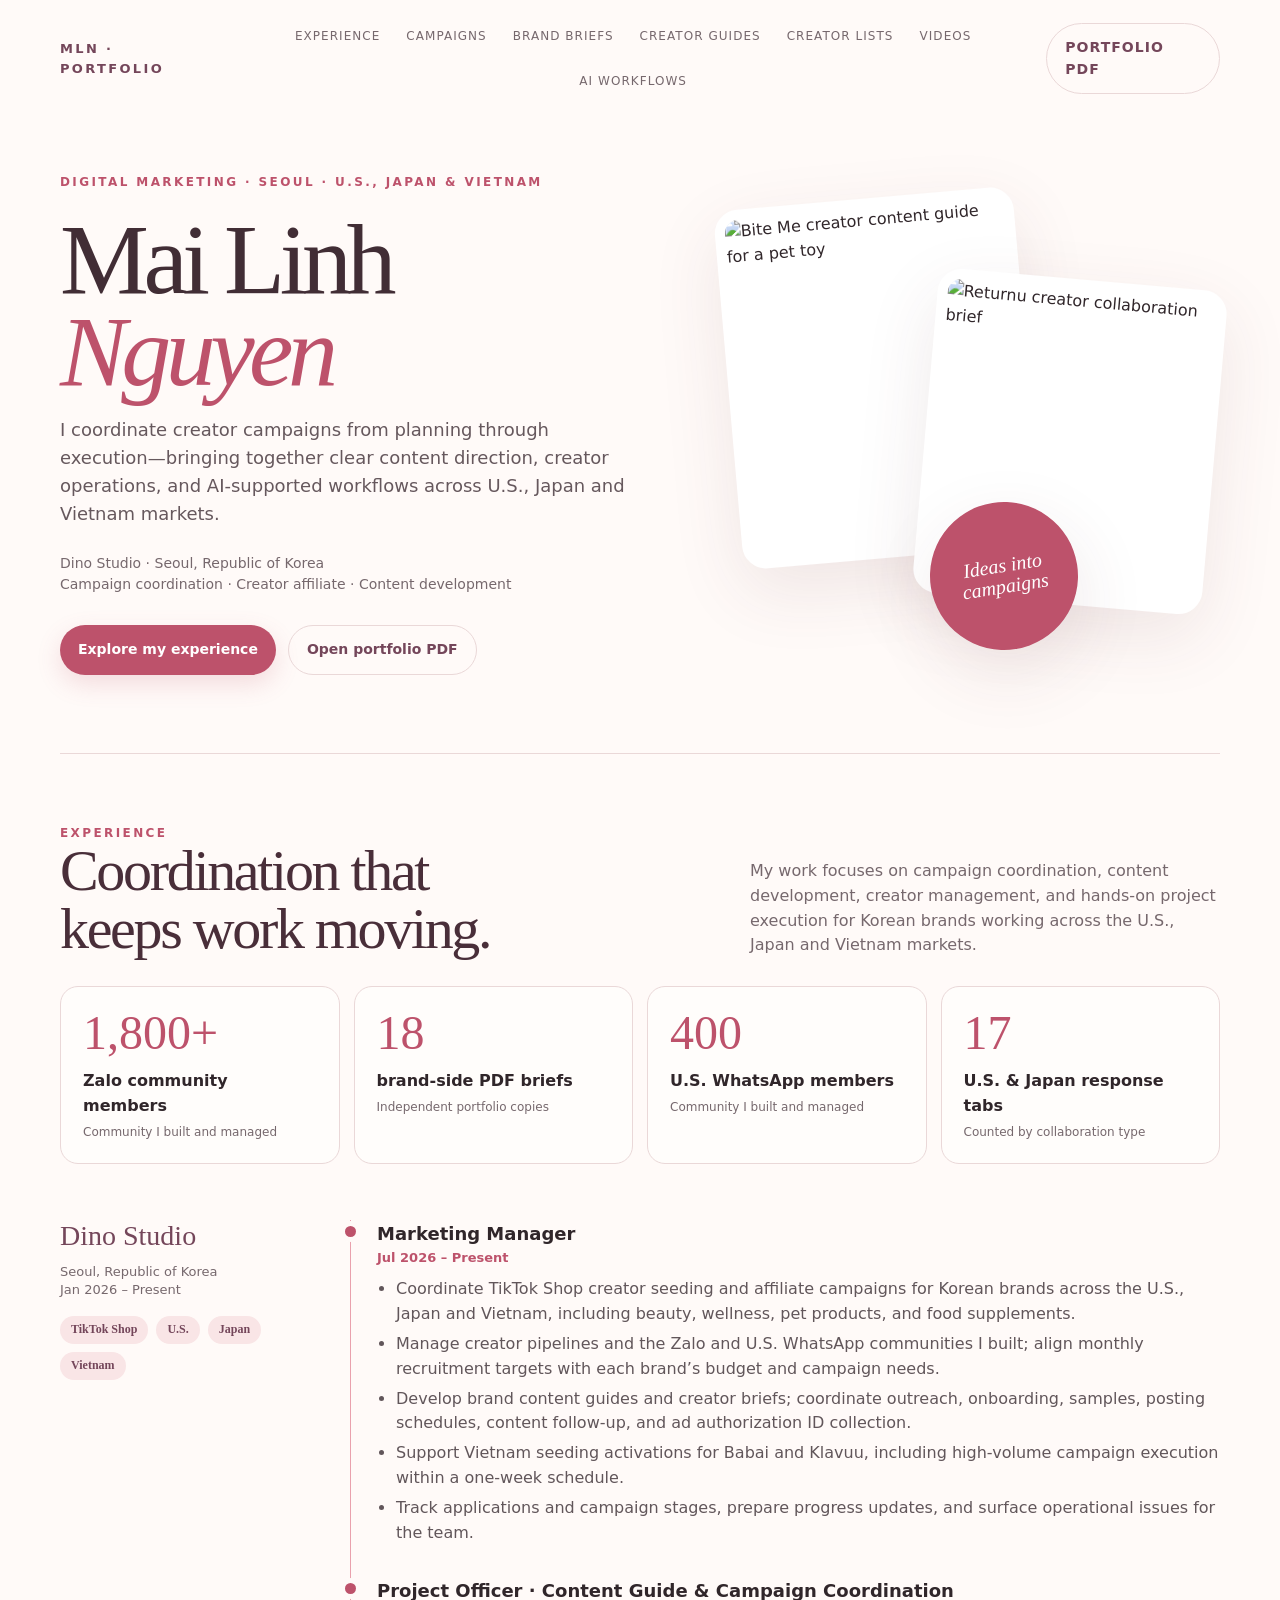
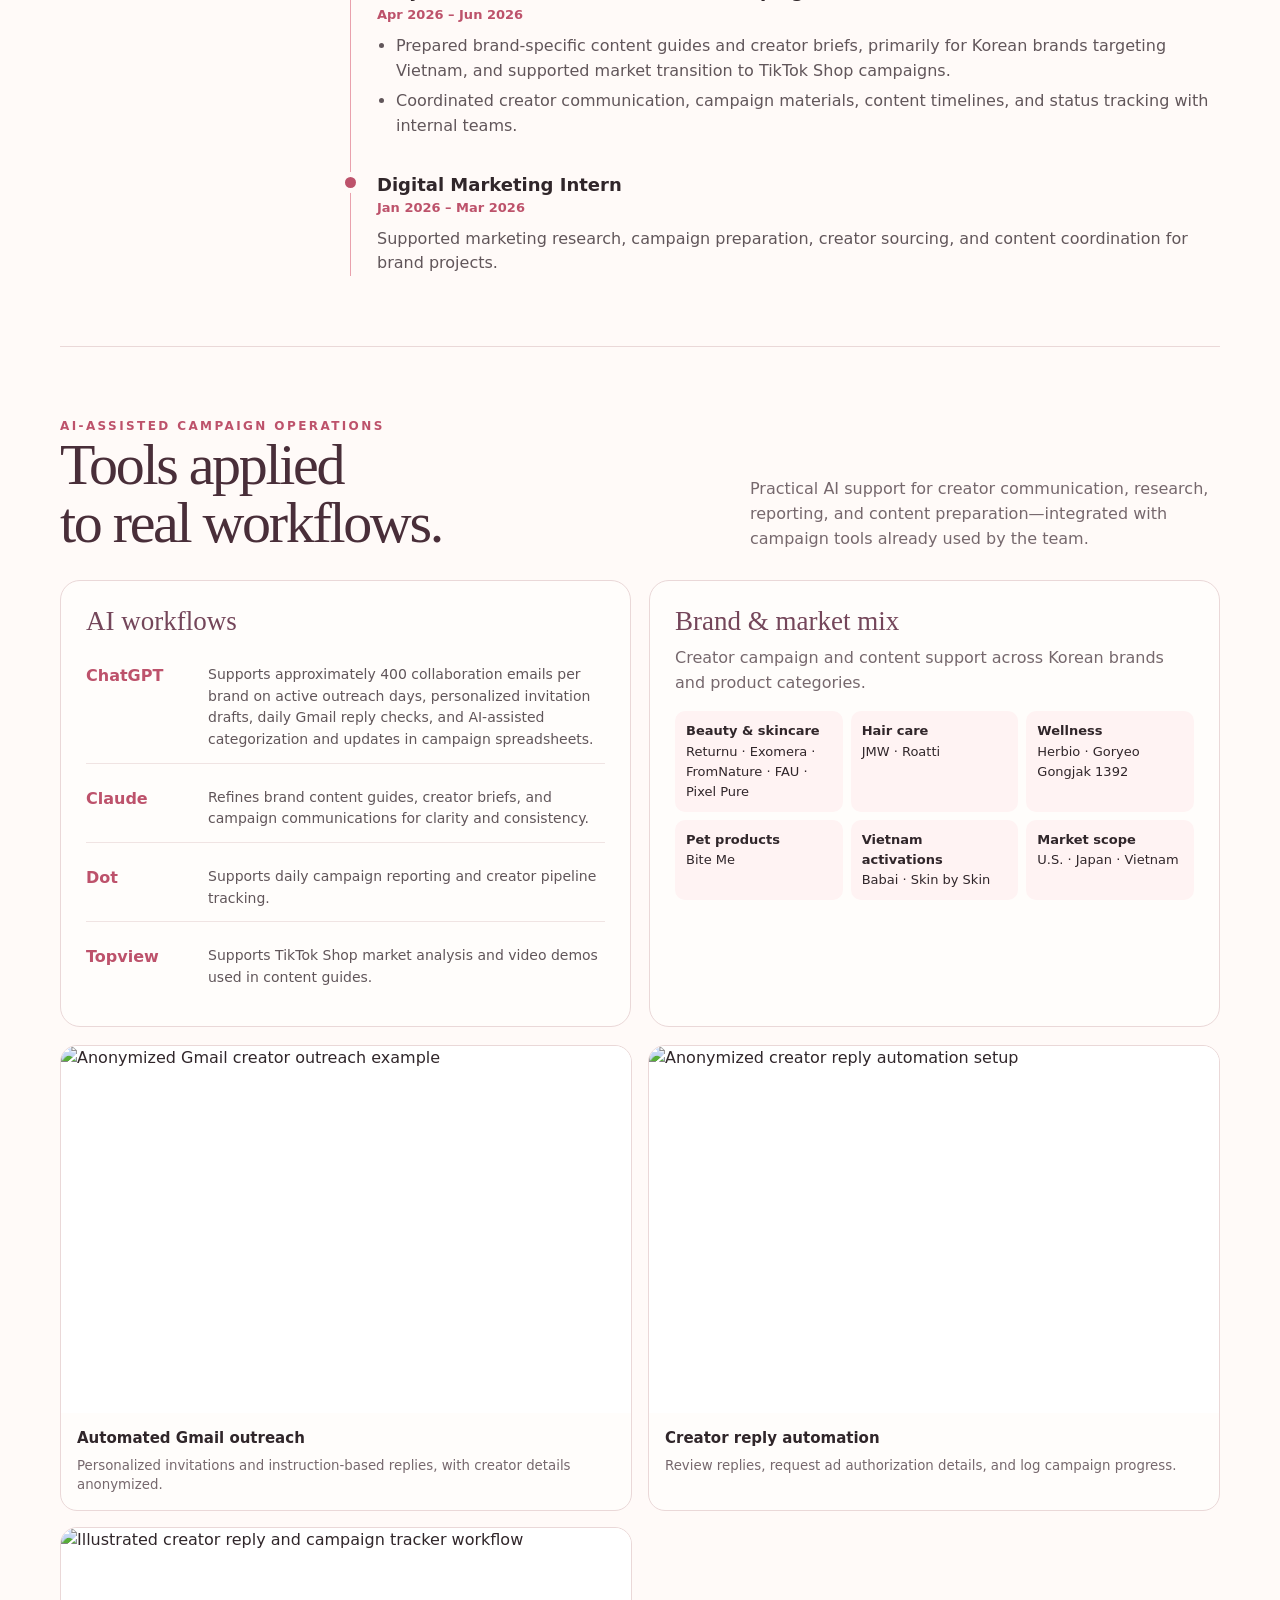
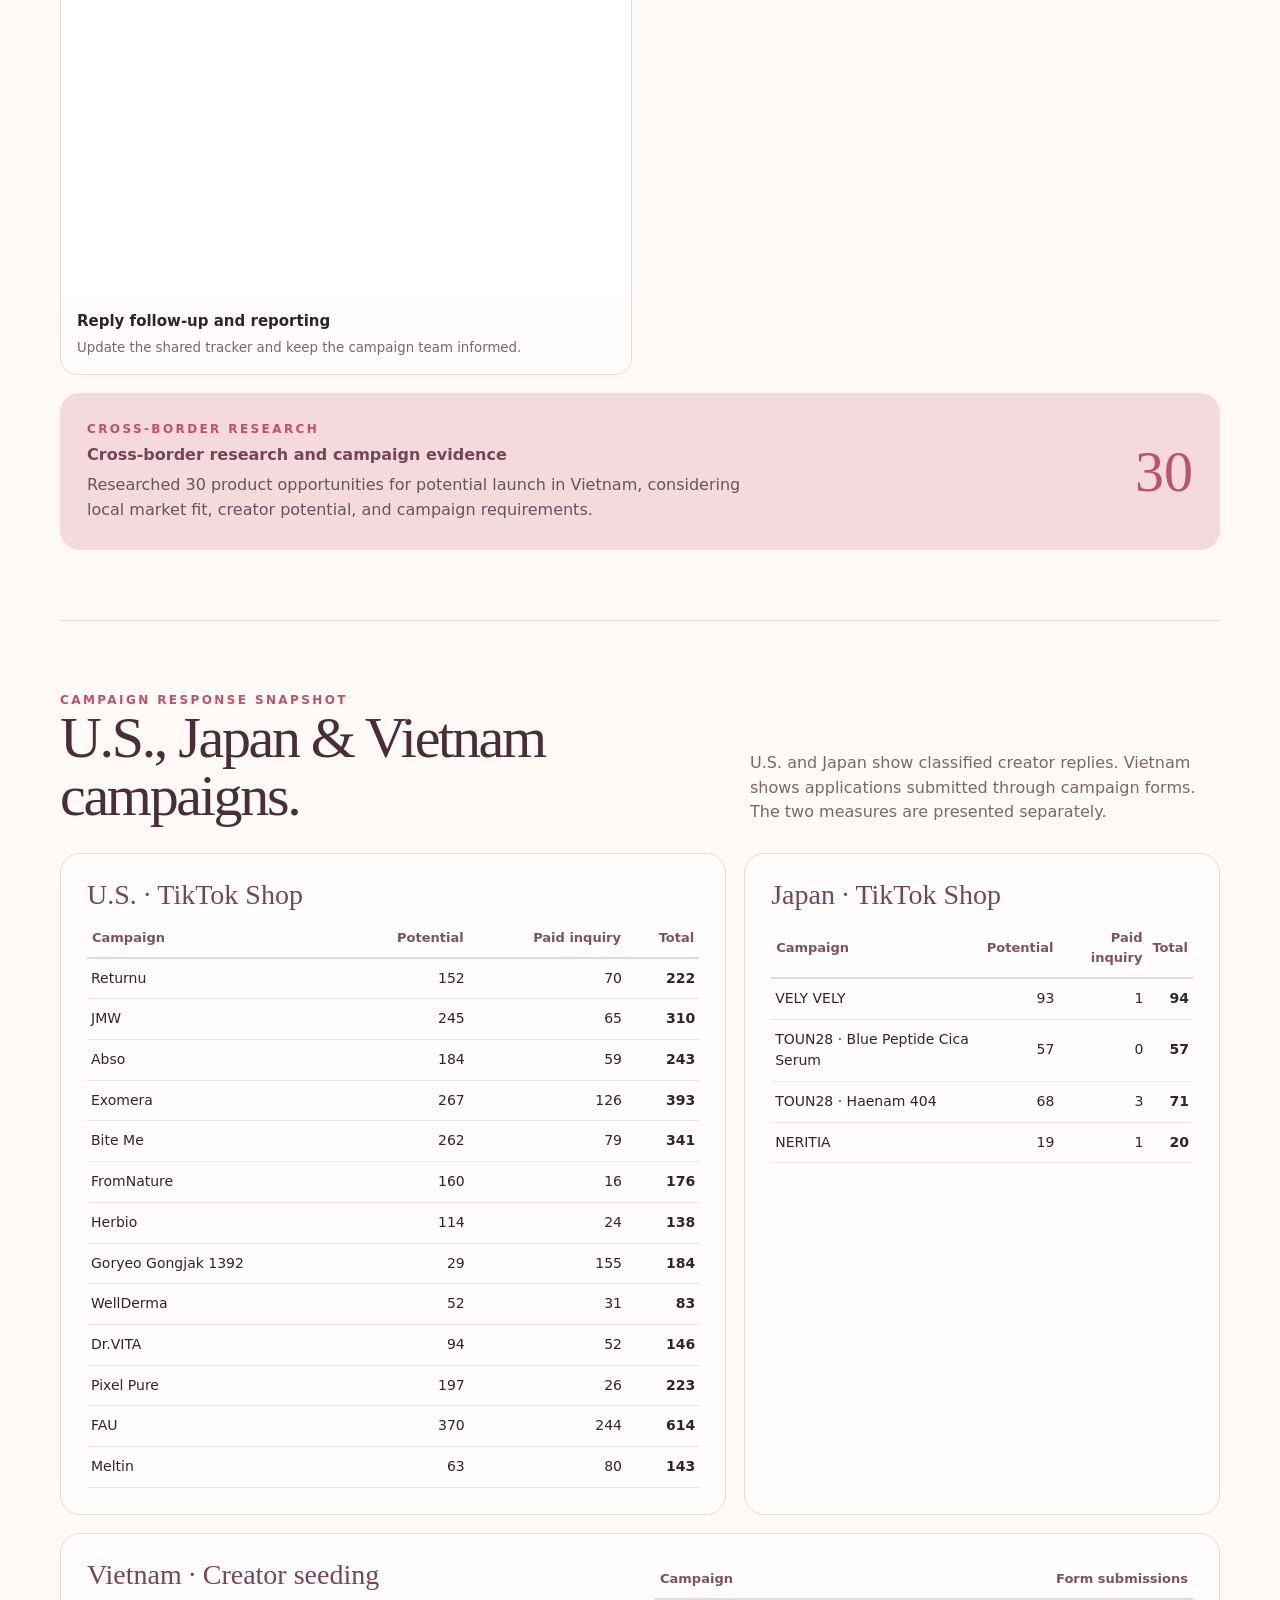
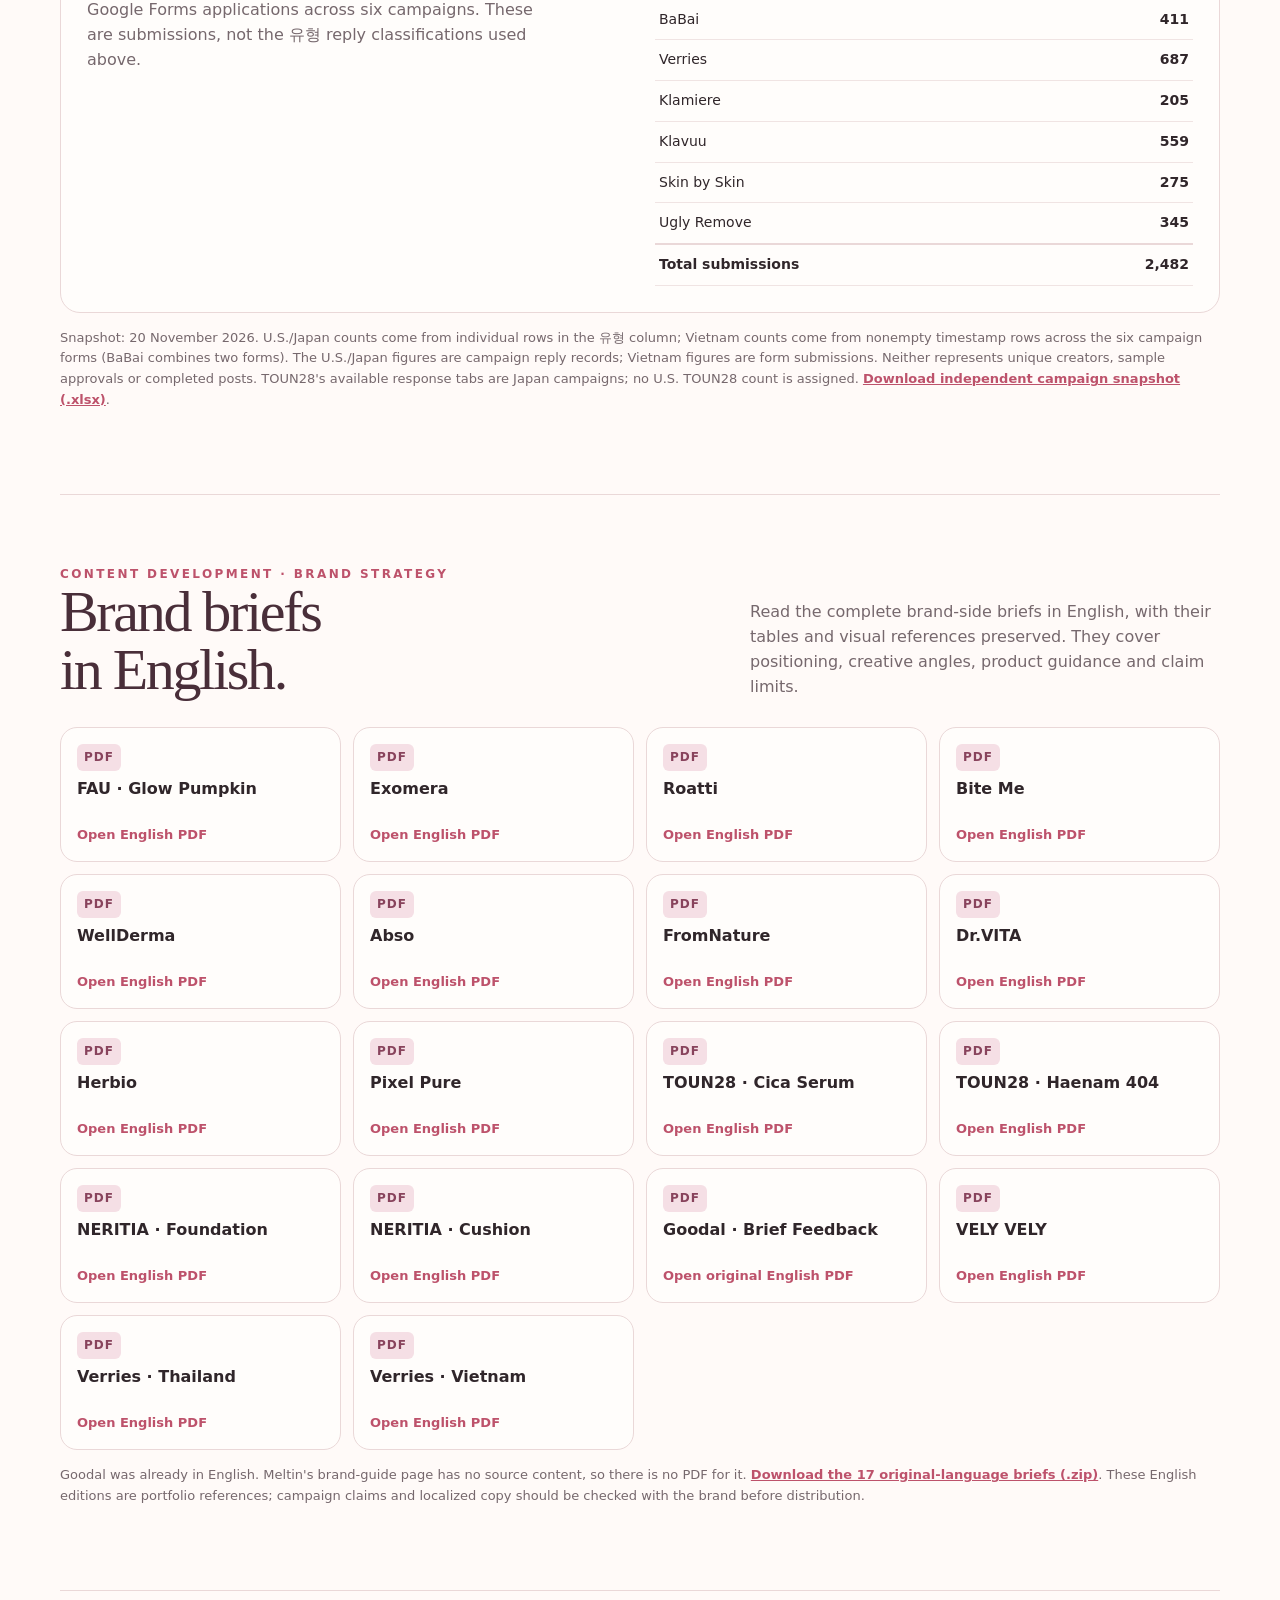
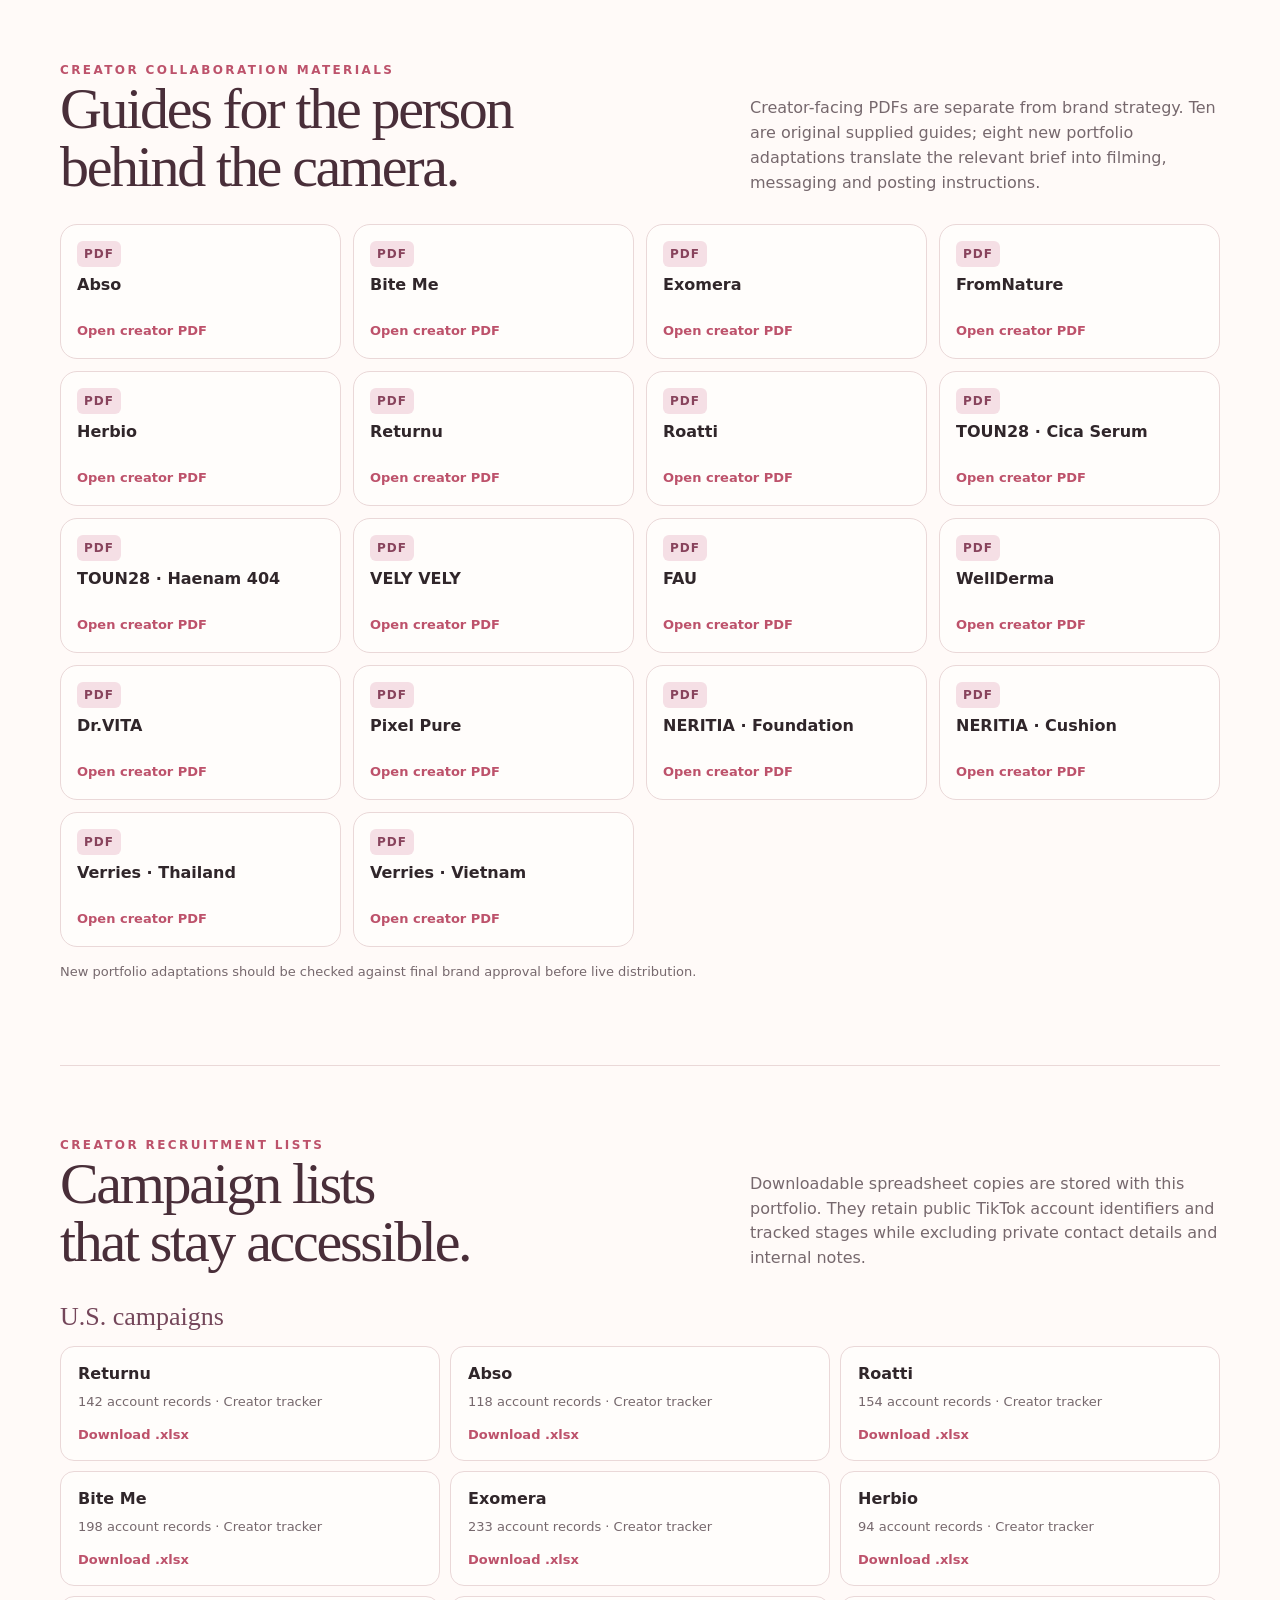
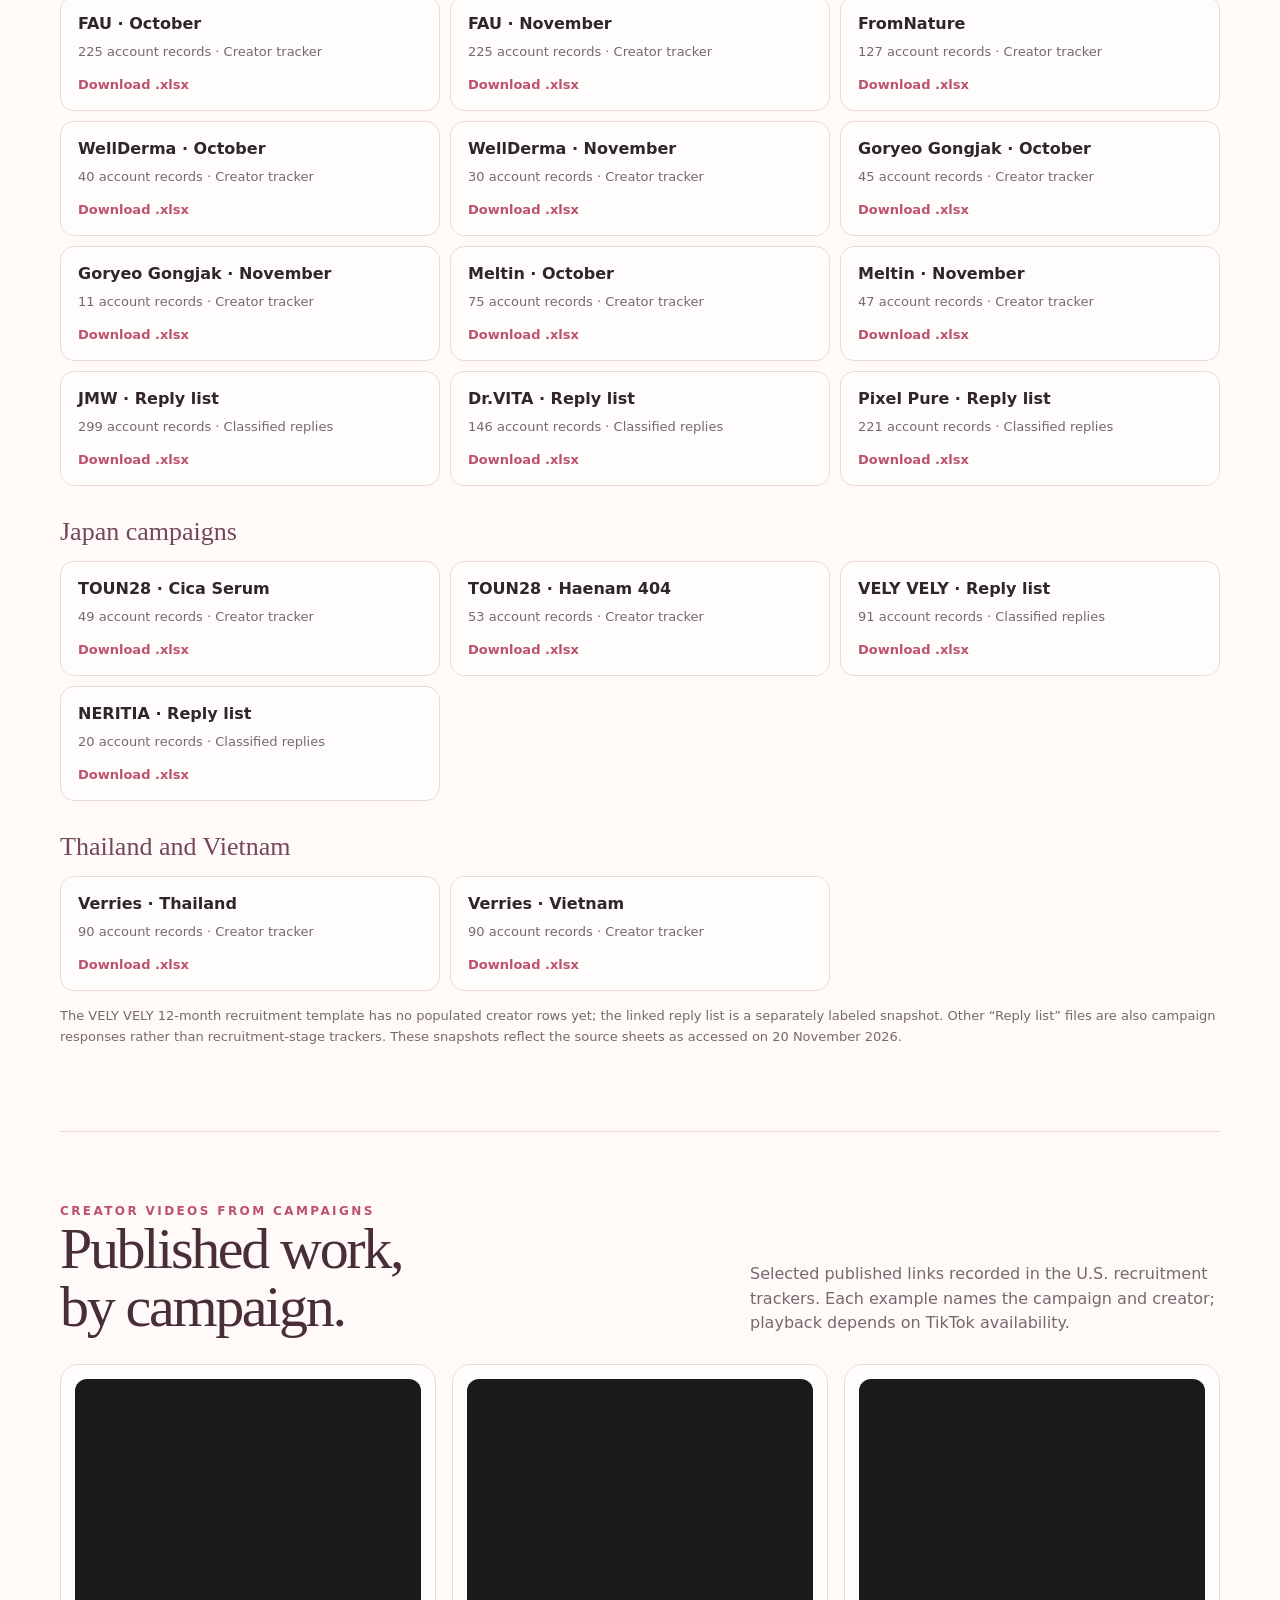
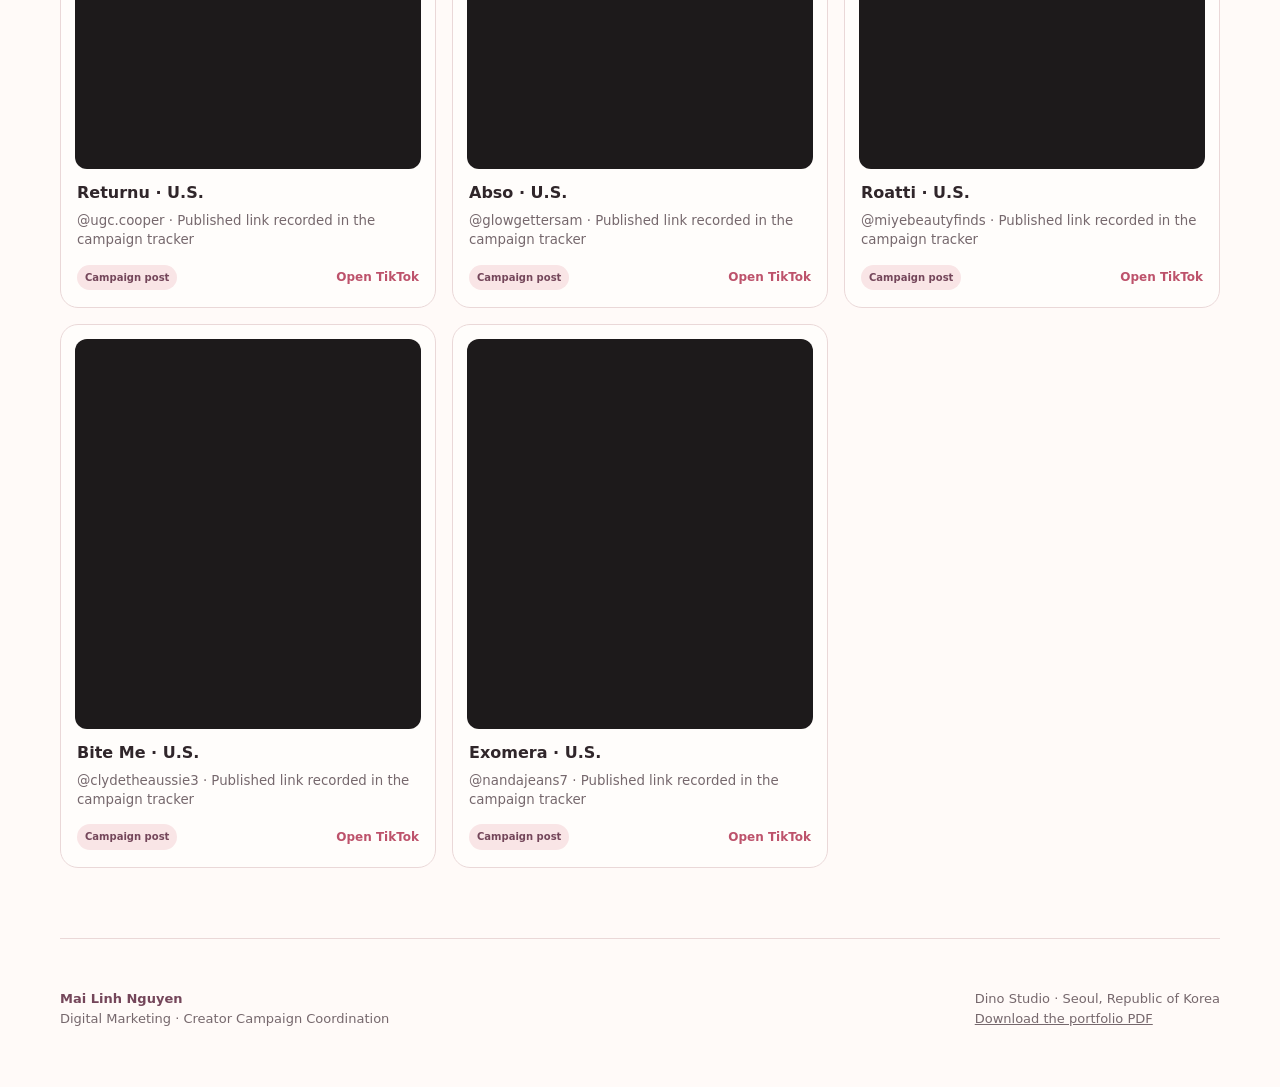
==== index.html @ f9f29dea "Add files via upload" ====
<!doctype html>
<html lang="en">
<head>
<meta charset="utf-8"><meta name="viewport" content="width=device-width, initial-scale=1">
<meta name="theme-color" content="#fbf4f1">
<meta name="description" content="Mai Linh Nguyen's digital marketing portfolio: creator campaign coordination, content guides, cross-border research, and AI-supported campaign operations across the U.S., Japan and Vietnam.">
<title>Mai Linh Nguyen | Digital Marketing Portfolio</title>
<style>
:root{--ink:#30262a;--muted:#76686d;--rose:#bd526b;--rose2:#e9a1ad;--blush:#f9e5e6;--pale:#fffaf8;--line:#ead8d8;--plum:#74465a;--paper:#fffdfb;--shadow:0 24px 70px rgba(99,49,63,.10)}*{box-sizing:border-box}html{scroll-behavior:smooth}body{margin:0;background:var(--pale);color:var(--ink);font:16px/1.55 Inter,ui-sans-serif,system-ui,-apple-system,"Segoe UI",sans-serif}a{color:inherit}.wrap{width:min(1160px,calc(100% - 44px));margin:auto}.nav{display:flex;align-items:center;justify-content:space-between;padding:23px 0;font-size:13px;letter-spacing:.08em;text-transform:uppercase}.brand{font-weight:800;letter-spacing:.18em;color:var(--plum)}.navlinks{display:flex;gap:26px}.navlinks a{text-decoration:none;color:var(--muted)}.navlinks a:hover{color:var(--rose)}.hero{display:grid;grid-template-columns:1.06fr .94fr;gap:58px;align-items:center;padding:56px 0 78px}.eyebrow{color:var(--rose);font-size:12px;font-weight:800;letter-spacing:.2em;text-transform:uppercase}.hero h1{font:clamp(56px,8vw,100px)/.92 Georgia,"Times New Roman",serif;letter-spacing:-.055em;margin:22px 0 18px;color:#412d35}.hero h1 span{color:var(--rose);font-style:italic}.hero .intro{max-width:570px;color:#66585d;font-size:18px}.hero .meta{margin:25px 0 0;color:#76686d;font-size:14px}.actions{display:flex;gap:12px;flex-wrap:wrap;margin-top:29px}.button{display:inline-flex;align-items:center;gap:9px;padding:13px 18px;border-radius:999px;background:var(--rose);color:white;text-decoration:none;font-size:14px;font-weight:750;box-shadow:0 9px 24px #bd526b2e}.button.secondary{background:transparent;color:var(--plum);border:1px solid var(--line);box-shadow:none}.hero-art{position:relative;min-height:460px}.art-card{position:absolute;overflow:hidden;border:10px solid white;border-radius:24px;background:white;box-shadow:var(--shadow)}.art-card img{display:block;width:100%;height:100%;object-fit:cover;object-position:top}.art-card.one{width:58%;height:360px;left:5%;top:4px;transform:rotate(-5deg)}.art-card.two{width:56%;height:325px;right:1%;top:85px;transform:rotate(5deg)}.art-stamp{position:absolute;z-index:2;left:44%;bottom:4px;width:148px;height:148px;background:var(--rose);color:white;border-radius:50%;display:grid;place-items:center;text-align:center;font:italic 20px/1.05 Georgia,serif;transform:rotate(-9deg);box-shadow:var(--shadow)}.section{padding:70px 0;border-top:1px solid var(--line)}.section-head{display:flex;justify-content:space-between;gap:30px;align-items:end;margin-bottom:28px}.section h2{font:clamp(38px,5vw,58px)/1 Georgia,"Times New Roman",serif;letter-spacing:-.04em;margin:0;color:#492e39}.section-head p{max-width:470px;margin:0;color:var(--muted)}.metrics{display:grid;grid-template-columns:repeat(4,1fr);gap:14px}.metric{border:1px solid var(--line);border-radius:18px;background:var(--paper);padding:22px;min-height:145px}.metric strong{display:block;font:48px/1 Georgia,serif;color:var(--rose)}.metric span{display:block;margin-top:12px;font-weight:750}.metric small{display:block;color:var(--muted);margin-top:4px;font-size:12px}.roles{display:grid;grid-template-columns:250px 1fr;gap:40px;margin-top:56px}.role-label{font:28px/1.15 Georgia,serif;color:var(--plum)}.role-label small{display:block;margin-top:10px;font:13px/1.4 ui-sans-serif,system-ui;color:var(--muted)}.timeline{border-left:1px solid var(--rose2);padding-left:26px}.job{position:relative;padding:0 0 27px}.job:last-child{padding-bottom:0}.job:before{content:"";position:absolute;left:-32px;top:6px;width:11px;height:11px;border-radius:50%;background:var(--rose);box-shadow:0 0 0 5px var(--pale)}.job h3{margin:0;font-size:18px}.job .date{font-size:13px;color:var(--rose);font-weight:750}.job p{margin:8px 0 0;color:#61565a}.job ul{margin:9px 0 0;padding-left:19px;color:#61565a}.job li{margin:5px 0}.chips{display:flex;gap:8px;flex-wrap:wrap;margin-top:17px}.chip{border-radius:999px;background:var(--blush);color:var(--plum);padding:7px 11px;font-size:12px;font-weight:700}.results{display:grid;grid-template-columns:1fr 1fr;gap:18px}.result{padding:26px;border:1px solid var(--line);border-radius:20px;background:var(--paper)}.result h3{font:28px/1.05 Georgia,serif;margin:0 0 9px;color:var(--plum)}.result p{color:var(--muted);margin:0 0 16px}.result table{border-collapse:collapse;width:100%;font-size:14px}.result td{padding:9px 4px;border-bottom:1px solid #f0e4e3}.result td:last-child{text-align:right;font-weight:750}.note{margin-top:15px;color:var(--muted);font-size:12px}.guides{display:grid;grid-template-columns:repeat(5,1fr);gap:14px;align-items:stretch}.guide{background:var(--paper);border:1px solid var(--line);border-radius:17px;overflow:hidden;display:flex;flex-direction:column;min-width:0;transition:transform .2s,box-shadow .2s}.guide:hover,.notion-guide:hover,.video-card:hover{transform:translateY(-4px);box-shadow:var(--shadow)}.guide-shot{display:block;overflow:hidden;background:#fff}.guide img{display:block;width:100%;height:220px;object-fit:cover;object-position:top;background:#fff}.guide-copy{padding:14px;display:flex;flex-direction:column;gap:6px;min-height:110px;flex:1}.guide b{display:block;line-height:1.3}.guide small{color:var(--muted);line-height:1.45}.guide-link{font-size:12px;font-weight:750;color:var(--rose);text-decoration:none;margin-top:auto;padding-top:8px}.video-grid{display:grid;grid-template-columns:repeat(3,minmax(0,1fr));gap:16px;align-items:stretch}.video-card{border:1px solid var(--line);border-radius:18px;background:var(--paper);padding:14px;display:flex;flex-direction:column;transition:transform .2s,box-shadow .2s;min-width:0}.video-frame{width:100%;height:390px;border:0;border-radius:12px;background:#1d1a1b}.video-info{padding:12px 2px 3px;display:flex;flex-direction:column;gap:5px;flex:1}.video-info b{font-size:16px}.video-info small{color:var(--muted);line-height:1.45}.video-actions{display:flex;align-items:center;justify-content:space-between;gap:8px;margin-top:10px}.video-actions a{font-size:12px;font-weight:750;color:var(--rose);text-decoration:none}.quality-tag{font-size:10px;font-weight:750;color:var(--plum);background:var(--blush);border-radius:999px;padding:5px 8px}.notion-guides{display:grid;grid-template-columns:repeat(5,minmax(0,1fr));gap:10px}.notion-guide{border:1px solid var(--line);border-radius:13px;background:var(--paper);min-height:82px;padding:13px;display:flex;flex-direction:column;justify-content:space-between;text-decoration:none;transition:transform .2s,box-shadow .2s}.notion-guide b{font-size:13px;line-height:1.35}.notion-guide span{font-size:11px;color:var(--rose);font-weight:750;margin-top:9px}.two-col{display:grid;grid-template-columns:1fr 1fr;gap:18px}.panel{border:1px solid var(--line);background:var(--paper);border-radius:20px;padding:25px}.panel h3{font:27px Georgia,serif;color:var(--plum);margin:0 0 15px}.brands{display:grid;grid-template-columns:repeat(3,1fr);gap:8px}.brand-tag{background:#fff3f3;border-radius:10px;padding:10px 11px;font-size:13px}.brand-tag b{display:block}.ai-list{display:grid;gap:11px}.ai-row{display:grid;grid-template-columns:110px 1fr;gap:12px;padding:12px 0;border-bottom:1px solid #f0e4e3}.ai-row:last-child{border:0}.ai-row b{color:var(--rose)}.ai-row span{color:#61565a;font-size:14px}.research{padding:27px;border-radius:20px;background:#f4dadd;display:grid;grid-template-columns:1fr auto;gap:25px;align-items:center}.research strong{font:58px Georgia,serif;color:var(--rose)}.research p{margin:5px 0 0;color:#65565b;max-width:680px}.footer{padding:50px 0 58px;border-top:1px solid var(--line);display:flex;justify-content:space-between;gap:20px;color:var(--muted);font-size:13px}.footer b{color:var(--plum)}
@media(max-width:850px){.hero{grid-template-columns:1fr;gap:25px;padding-top:40px}.hero-art{min-height:390px;max-width:620px;width:100%;margin:0 auto}.metrics{grid-template-columns:repeat(2,1fr)}.guides{grid-template-columns:repeat(3,1fr)}.notion-guides{grid-template-columns:repeat(3,1fr)}.roles{grid-template-columns:1fr;gap:20px}.section-head{align-items:start;flex-direction:column}.navlinks{gap:13px;font-size:11px}.two-col{grid-template-columns:1fr}}
@media(max-width:560px){.wrap{width:min(100% - 28px,1160px)}.nav{align-items:flex-start}.navlinks{display:none}.hero{padding:35px 0 50px}.hero h1{font-size:61px}.hero .intro{font-size:16px}.hero-art{min-height:325px}.art-card.one{height:270px}.art-card.two{height:245px;top:57px}.art-stamp{width:112px;height:112px;font-size:16px;left:40%}.section{padding:52px 0}.metrics{gap:9px}.metric{padding:16px;min-height:128px}.metric strong{font-size:38px}.results{grid-template-columns:1fr}.guides{grid-template-columns:repeat(2,1fr)}.guide img{height:200px}.video-grid{grid-template-columns:repeat(2,minmax(0,1fr));gap:10px}.video-card{padding:9px}.video-frame{height:300px}.notion-guides{grid-template-columns:repeat(2,minmax(0,1fr))}.brands{grid-template-columns:repeat(2,1fr)}.ai-row{grid-template-columns:90px 1fr}.research{grid-template-columns:1fr}.research strong{font-size:48px}.footer{flex-direction:column}}
.workflow-evidence{display:grid;grid-template-columns:repeat(2,minmax(0,1fr));gap:16px;margin-top:18px}.evidence-card{border:1px solid var(--line);border-radius:17px;background:var(--paper);overflow:hidden;min-width:0}.evidence-card img{display:block;width:100%;aspect-ratio:1.55;object-fit:cover;background:#fff}.evidence-card>div{padding:14px 16px 16px;display:grid;gap:5px}.evidence-card b{font-size:15px}.evidence-card small{color:var(--muted);line-height:1.45}.research a{color:var(--plum);font-weight:750;text-decoration:none}.research a:hover{text-decoration:underline}
.vietnam-result{display:grid;grid-template-columns:1fr 1fr;gap:30px;margin-top:18px}.vietnam-result p{max-width:470px}.vietnam-result tfoot td{border-top:2px solid var(--line);font-weight:800!important}@media(max-width:700px){.vietnam-result{grid-template-columns:1fr}}.market-results{display:grid;grid-template-columns:1.4fr 1fr;gap:18px}.result th{text-align:left;color:#7d5262;border-bottom:2px solid #ead8d8;padding:9px 5px;font-size:13px}.result td{text-align:left!important;font-weight:400!important}.result td:not(:first-child),.result th:not(:first-child){text-align:right!important}.result td:last-child{font-weight:800!important}.library-grid{display:grid;grid-template-columns:repeat(4,minmax(0,1fr));gap:12px}.document-card{border:1px solid var(--line);border-radius:17px;background:var(--paper);min-height:135px;padding:16px;text-decoration:none;display:flex;flex-direction:column;gap:8px;transition:transform .2s,box-shadow .2s}.document-card:hover,.recruit-card:hover{transform:translateY(-3px);box-shadow:var(--shadow)}.document-card b{font-size:16px;line-height:1.25}.document-card small{color:var(--rose);margin-top:auto;font-size:13px;font-weight:700}.doc-icon{background:#f5dfe5;color:#88435c;border-radius:6px;padding:4px 7px;width:max-content;font-size:12px;font-weight:800;letter-spacing:.08em}.group-title{font:26px Georgia,serif;color:var(--plum);margin:31px 0 14px}.recruit-grid{display:grid;grid-template-columns:repeat(3,minmax(0,1fr));gap:10px}.recruit-card{padding:15px 17px;border:1px solid var(--line);border-radius:14px;background:var(--paper);display:flex;flex-direction:column;text-decoration:none;gap:5px;min-height:115px;transition:transform .2s,box-shadow .2s}.recruit-card span{font-size:13px;color:var(--muted)}.recruit-card strong{font-size:13px;color:var(--rose);margin-top:auto}.note{font-size:13px;line-height:1.6}.note a{color:var(--rose);font-weight:700}.nav{gap:18px}.navlinks{flex-wrap:wrap;justify-content:center}.navlinks a{font-size:12px}.video-grid{grid-template-columns:repeat(3,minmax(0,1fr))}@media(max-width:900px){.market-results{grid-template-columns:1fr}.library-grid{grid-template-columns:repeat(3,minmax(0,1fr))}.recruit-grid{grid-template-columns:repeat(2,minmax(0,1fr))}}@media(max-width:560px){.library-grid,.recruit-grid{grid-template-columns:repeat(2,minmax(0,1fr))}.document-card{min-height:125px}.result{padding:15px}.result table{font-size:12px}.result th{font-size:11px}.result td{padding:8px 3px}.video-grid{grid-template-columns:1fr 1fr}.video-frame{height:280px}}</style>
</head>
<body>
<header class="wrap nav"><div class="brand">MLN · Portfolio</div><nav class="navlinks"><a href="#experience">Experience</a><a href="#campaigns">Campaigns</a><a href="#guides">Brand briefs</a><a href="#creator-guides">Creator guides</a><a href="#recruitment">Creator lists</a><a href="#videos">Videos</a><a href="#ai">AI workflows</a></nav><a class="button secondary" href="files/portfolio-summary.pdf" target="_blank" rel="noopener">Portfolio PDF</a></header>
<main>
<section class="wrap hero"><div><div class="eyebrow">Digital marketing · Seoul · U.S., Japan & Vietnam</div><h1>Mai Linh<br><span>Nguyen</span></h1><p class="intro">I coordinate creator campaigns from planning through execution—bringing together clear content direction, creator operations, and AI-supported workflows across U.S., Japan and Vietnam markets.</p><p class="meta">Dino Studio · Seoul, Republic of Korea<br>Campaign coordination · Creator affiliate · Content development</p><div class="actions"><a class="button" href="#experience">Explore my experience</a><a class="button secondary" href="files/portfolio-summary.pdf" target="_blank" rel="noopener">Open portfolio PDF</a></div></div><div class="hero-art" aria-label="Samples of creator campaign content guides"><div class="art-card one"><img src="assets/guide-000.png" alt="Bite Me creator content guide for a pet toy"></div><div class="art-card two"><img src="assets/guide-001.png" alt="Returnu creator collaboration brief"></div><div class="art-stamp">Ideas into<br>campaigns</div></div></section>
<section class="wrap section" id="experience"><div class="section-head"><div><div class="eyebrow">Experience</div><h2>Coordination that<br>keeps work moving.</h2></div><p>My work focuses on campaign coordination, content development, creator management, and hands-on project execution for Korean brands working across the U.S., Japan and Vietnam markets.</p></div><div class="metrics"><div class="metric"><strong>1,800+</strong><span>Zalo community members</span><small>Community I built and managed</small></div><div class="metric"><strong>18</strong><span>brand-side PDF briefs</span><small>Independent portfolio copies</small></div><div class="metric"><strong>400</strong><span>U.S. WhatsApp members</span><small>Community I built and managed</small></div><div class="metric"><strong>17</strong><span>U.S. & Japan response tabs</span><small>Counted by collaboration type</small></div></div>
<div class="roles"><div class="role-label">Dino Studio<small>Seoul, Republic of Korea<br>Jan 2026 – Present</small><div class="chips"><span class="chip">TikTok Shop</span><span class="chip">U.S.</span><span class="chip">Japan</span><span class="chip">Vietnam</span></div></div><div class="timeline">
<article class="job"><h3>Marketing Manager</h3><div class="date">Jul 2026 – Present</div><ul><li>Coordinate TikTok Shop creator seeding and affiliate campaigns for Korean brands across the U.S., Japan and Vietnam, including beauty, wellness, pet products, and food supplements.</li><li>Manage creator pipelines and the Zalo and U.S. WhatsApp communities I built; align monthly recruitment targets with each brand’s budget and campaign needs.</li><li>Develop brand content guides and creator briefs; coordinate outreach, onboarding, samples, posting schedules, content follow-up, and ad authorization ID collection.</li><li>Support Vietnam seeding activations for Babai and Klavuu, including high-volume campaign execution within a one-week schedule.</li><li>Track applications and campaign stages, prepare progress updates, and surface operational issues for the team.</li></ul></article>
<article class="job"><h3>Project Officer · Content Guide & Campaign Coordination</h3><div class="date">Apr 2026 – Jun 2026</div><ul><li>Prepared brand-specific content guides and creator briefs, primarily for Korean brands targeting Vietnam, and supported market transition to TikTok Shop campaigns.</li><li>Coordinated creator communication, campaign materials, content timelines, and status tracking with internal teams.</li></ul></article>
<article class="job"><h3>Digital Marketing Intern</h3><div class="date">Jan 2026 – Mar 2026</div><p>Supported marketing research, campaign preparation, creator sourcing, and content coordination for brand projects.</p></article>
</div></div></section>
<section class="wrap section" id="ai"><div class="section-head"><div><div class="eyebrow">AI-assisted campaign operations</div><h2>Tools applied<br>to real workflows.</h2></div><p>Practical AI support for creator communication, research, reporting, and content preparation—integrated with campaign tools already used by the team.</p></div><div class="two-col"><div class="panel"><h3>AI workflows</h3><div class="ai-list"><div class="ai-row"><b>ChatGPT</b><span>Supports approximately 400 collaboration emails per brand on active outreach days, personalized invitation drafts, daily Gmail reply checks, and AI-assisted categorization and updates in campaign spreadsheets.</span></div><div class="ai-row"><b>Claude</b><span>Refines brand content guides, creator briefs, and campaign communications for clarity and consistency.</span></div><div class="ai-row"><b>Dot</b><span>Supports daily campaign reporting and creator pipeline tracking.</span></div><div class="ai-row"><b>Topview</b><span>Supports TikTok Shop market analysis and video demos used in content guides.</span></div></div></div><div class="panel"><h3>Brand & market mix</h3><p style="color:var(--muted);margin-top:-6px">Creator campaign and content support across Korean brands and product categories.</p><div class="brands"><div class="brand-tag"><b>Beauty & skincare</b>Returnu · Exomera · FromNature · FAU · Pixel Pure</div><div class="brand-tag"><b>Hair care</b>JMW · Roatti</div><div class="brand-tag"><b>Wellness</b>Herbio · Goryeo Gongjak 1392</div><div class="brand-tag"><b>Pet products</b>Bite Me</div><div class="brand-tag"><b>Vietnam activations</b>Babai · Skin by Skin</div><div class="brand-tag"><b>Market scope</b>U.S. · Japan · Vietnam</div></div></div></div><div class="workflow-evidence"><article class="evidence-card"><img src="assets/ai-workflow-outreach.png" alt="Anonymized Gmail creator outreach example"><div><b>Automated Gmail outreach</b><small>Personalized invitations and instruction-based replies, with creator details anonymized.</small></div></article><article class="evidence-card"><img src="assets/ai-workflow-setup.png" alt="Anonymized creator reply automation setup"><div><b>Creator reply automation</b><small>Review replies, request ad authorization details, and log campaign progress.</small></div></article><article class="evidence-card"><img src="assets/ai-workflow-report.png" alt="Illustrated creator reply and campaign tracker workflow"><div><b>Reply follow-up and reporting</b><small>Update the shared tracker and keep the campaign team informed.</small></div></article></div><div class="research" style="margin-top:18px"><div><div class="eyebrow">Cross-border research</div><p><a href="#campaigns">Cross-border research and campaign evidence</a></p><p>Researched 30 product opportunities for potential launch in Vietnam, considering local market fit, creator potential, and campaign requirements.</p></div><strong>30</strong></div></section>
<section class="wrap section" id="campaigns"><div class="section-head"><div><div class="eyebrow">Campaign response snapshot</div><h2>U.S., Japan &amp; Vietnam<br>campaigns.</h2></div><p>U.S. and Japan show classified creator replies. Vietnam shows applications submitted through campaign forms. The two measures are presented separately.</p></div><div class="market-results"><article class="result"><h3>U.S. · TikTok Shop</h3><table><thead><tr><th>Campaign</th><th>Potential</th><th>Paid inquiry</th><th>Total</th></tr></thead><tbody><tr><td>Returnu</td><td>152</td><td>70</td><td><strong>222</strong></td></tr><tr><td>JMW</td><td>245</td><td>65</td><td><strong>310</strong></td></tr><tr><td>Abso</td><td>184</td><td>59</td><td><strong>243</strong></td></tr><tr><td>Exomera</td><td>267</td><td>126</td><td><strong>393</strong></td></tr><tr><td>Bite Me</td><td>262</td><td>79</td><td><strong>341</strong></td></tr><tr><td>FromNature</td><td>160</td><td>16</td><td><strong>176</strong></td></tr><tr><td>Herbio</td><td>114</td><td>24</td><td><strong>138</strong></td></tr><tr><td>Goryeo Gongjak 1392</td><td>29</td><td>155</td><td><strong>184</strong></td></tr><tr><td>WellDerma</td><td>52</td><td>31</td><td><strong>83</strong></td></tr><tr><td>Dr.VITA</td><td>94</td><td>52</td><td><strong>146</strong></td></tr><tr><td>Pixel Pure</td><td>197</td><td>26</td><td><strong>223</strong></td></tr><tr><td>FAU</td><td>370</td><td>244</td><td><strong>614</strong></td></tr><tr><td>Meltin</td><td>63</td><td>80</td><td><strong>143</strong></td></tr></tbody></table></article><article class="result"><h3>Japan · TikTok Shop</h3><table><thead><tr><th>Campaign</th><th>Potential</th><th>Paid inquiry</th><th>Total</th></tr></thead><tbody><tr><td>VELY VELY</td><td>93</td><td>1</td><td><strong>94</strong></td></tr><tr><td>TOUN28 · Blue Peptide Cica Serum</td><td>57</td><td>0</td><td><strong>57</strong></td></tr><tr><td>TOUN28 · Haenam 404</td><td>68</td><td>3</td><td><strong>71</strong></td></tr><tr><td>NERITIA</td><td>19</td><td>1</td><td><strong>20</strong></td></tr></tbody></table></article></div><article class="result vietnam-result"><div><h3>Vietnam · Creator seeding</h3><p>Google Forms applications across six campaigns. These are submissions, not the 유형 reply classifications used above.</p></div><table><thead><tr><th>Campaign</th><th>Form submissions</th></tr></thead><tbody><tr><td>BaBai</td><td><strong>411</strong></td></tr><tr><td>Verries</td><td><strong>687</strong></td></tr><tr><td>Klamiere</td><td><strong>205</strong></td></tr><tr><td>Klavuu</td><td><strong>559</strong></td></tr><tr><td>Skin by Skin</td><td><strong>275</strong></td></tr><tr><td>Ugly Remove</td><td><strong>345</strong></td></tr></tbody><tfoot><tr><td>Total submissions</td><td><strong>2,482</strong></td></tr></tfoot></table></article><p class="note">Snapshot: 20 November 2026. U.S./Japan counts come from individual rows in the 유형 column; Vietnam counts come from nonempty timestamp rows across the six campaign forms (BaBai combines two forms). The U.S./Japan figures are campaign reply records; Vietnam figures are form submissions. Neither represents unique creators, sample approvals or completed posts. TOUN28's available response tabs are Japan campaigns; no U.S. TOUN28 count is assigned. <a href="files/campaign-response-snapshot.xlsx" download>Download independent campaign snapshot (.xlsx)</a>.</p></section><section class="wrap section" id="guides"><div class="section-head"><div><div class="eyebrow">Content development · brand strategy</div><h2>Brand briefs<br>in English.</h2></div><p>Read the complete brand-side briefs in English, with their tables and visual references preserved. They cover positioning, creative angles, product guidance and claim limits.</p></div><div class="library-grid"><a class="document-card" href="files/brand-briefs/FAU.pdf" target="_blank" rel="noopener"><span class="doc-icon">PDF</span><b>FAU · Glow Pumpkin</b><small>Open English PDF</small></a><a class="document-card" href="files/brand-briefs/Exomera.pdf" target="_blank" rel="noopener"><span class="doc-icon">PDF</span><b>Exomera</b><small>Open English PDF</small></a><a class="document-card" href="files/brand-briefs/Roatti.pdf" target="_blank" rel="noopener"><span class="doc-icon">PDF</span><b>Roatti</b><small>Open English PDF</small></a><a class="document-card" href="files/brand-briefs/Bite_Me.pdf" target="_blank" rel="noopener"><span class="doc-icon">PDF</span><b>Bite Me</b><small>Open English PDF</small></a><a class="document-card" href="files/brand-briefs/WellDerma.pdf" target="_blank" rel="noopener"><span class="doc-icon">PDF</span><b>WellDerma</b><small>Open English PDF</small></a><a class="document-card" href="files/brand-briefs/Abso.pdf" target="_blank" rel="noopener"><span class="doc-icon">PDF</span><b>Abso</b><small>Open English PDF</small></a><a class="document-card" href="files/brand-briefs/FromNature.pdf" target="_blank" rel="noopener"><span class="doc-icon">PDF</span><b>FromNature</b><small>Open English PDF</small></a><a class="document-card" href="files/brand-briefs/Dr_VITA.pdf" target="_blank" rel="noopener"><span class="doc-icon">PDF</span><b>Dr.VITA</b><small>Open English PDF</small></a><a class="document-card" href="files/brand-briefs/Herbio.pdf" target="_blank" rel="noopener"><span class="doc-icon">PDF</span><b>Herbio</b><small>Open English PDF</small></a><a class="document-card" href="files/brand-briefs/PixelPure.pdf" target="_blank" rel="noopener"><span class="doc-icon">PDF</span><b>Pixel Pure</b><small>Open English PDF</small></a><a class="document-card" href="files/brand-briefs/TOUN28_Cica.pdf" target="_blank" rel="noopener"><span class="doc-icon">PDF</span><b>TOUN28 · Cica Serum</b><small>Open English PDF</small></a><a class="document-card" href="files/brand-briefs/TOUN28_Haenam404.pdf" target="_blank" rel="noopener"><span class="doc-icon">PDF</span><b>TOUN28 · Haenam 404</b><small>Open English PDF</small></a><a class="document-card" href="files/brand-briefs/Neritia_Foundation.pdf" target="_blank" rel="noopener"><span class="doc-icon">PDF</span><b>NERITIA · Foundation</b><small>Open English PDF</small></a><a class="document-card" href="files/brand-briefs/Neritia_Cushion.pdf" target="_blank" rel="noopener"><span class="doc-icon">PDF</span><b>NERITIA · Cushion</b><small>Open English PDF</small></a><a class="document-card" href="files/brand-briefs/Goodal.pdf" target="_blank" rel="noopener"><span class="doc-icon">PDF</span><b>Goodal · Brief Feedback</b><small>Open original English PDF</small></a><a class="document-card" href="files/brand-briefs/VELY_VELY.pdf" target="_blank" rel="noopener"><span class="doc-icon">PDF</span><b>VELY VELY</b><small>Open English PDF</small></a><a class="document-card" href="files/brand-briefs/Verries_Thailand.pdf" target="_blank" rel="noopener"><span class="doc-icon">PDF</span><b>Verries · Thailand</b><small>Open English PDF</small></a><a class="document-card" href="files/brand-briefs/Verries_Vietnam.pdf" target="_blank" rel="noopener"><span class="doc-icon">PDF</span><b>Verries · Vietnam</b><small>Open English PDF</small></a></div><p class="note">Goodal was already in English. Meltin's brand-guide page has no source content, so there is no PDF for it. <a href="files/brand-briefs/original-language-archive.zip" download>Download the 17 original-language briefs (.zip)</a>. These English editions are portfolio references; campaign claims and localized copy should be checked with the brand before distribution.</p></section><section class="wrap section" id="creator-guides"><div class="section-head"><div><div class="eyebrow">Creator collaboration materials</div><h2>Guides for the person<br>behind the camera.</h2></div><p>Creator-facing PDFs are separate from brand strategy. Ten are original supplied guides; eight new portfolio adaptations translate the relevant brief into filming, messaging and posting instructions.</p></div><div class="library-grid"><a class="document-card" href="files/creator-guides/Abso.pdf" target="_blank" rel="noopener"><span class="doc-icon">PDF</span><b>Abso</b><small>Open creator PDF</small></a><a class="document-card" href="files/creator-guides/Bite_Me.pdf" target="_blank" rel="noopener"><span class="doc-icon">PDF</span><b>Bite Me</b><small>Open creator PDF</small></a><a class="document-card" href="files/creator-guides/Exomera.pdf" target="_blank" rel="noopener"><span class="doc-icon">PDF</span><b>Exomera</b><small>Open creator PDF</small></a><a class="document-card" href="files/creator-guides/FromNature.pdf" target="_blank" rel="noopener"><span class="doc-icon">PDF</span><b>FromNature</b><small>Open creator PDF</small></a><a class="document-card" href="files/creator-guides/Herbio.pdf" target="_blank" rel="noopener"><span class="doc-icon">PDF</span><b>Herbio</b><small>Open creator PDF</small></a><a class="document-card" href="files/creator-guides/Returnu.pdf" target="_blank" rel="noopener"><span class="doc-icon">PDF</span><b>Returnu</b><small>Open creator PDF</small></a><a class="document-card" href="files/creator-guides/Roatti.pdf" target="_blank" rel="noopener"><span class="doc-icon">PDF</span><b>Roatti</b><small>Open creator PDF</small></a><a class="document-card" href="files/creator-guides/TOUN28_Cica.pdf" target="_blank" rel="noopener"><span class="doc-icon">PDF</span><b>TOUN28 · Cica Serum</b><small>Open creator PDF</small></a><a class="document-card" href="files/creator-guides/TOUN28_Haenam404.pdf" target="_blank" rel="noopener"><span class="doc-icon">PDF</span><b>TOUN28 · Haenam 404</b><small>Open creator PDF</small></a><a class="document-card" href="files/creator-guides/VELY_VELY.pdf" target="_blank" rel="noopener"><span class="doc-icon">PDF</span><b>VELY VELY</b><small>Open creator PDF</small></a><a class="document-card" href="files/creator-guides/FAU.pdf" target="_blank" rel="noopener"><span class="doc-icon">PDF</span><b>FAU</b><small>Open creator PDF</small></a><a class="document-card" href="files/creator-guides/WellDerma.pdf" target="_blank" rel="noopener"><span class="doc-icon">PDF</span><b>WellDerma</b><small>Open creator PDF</small></a><a class="document-card" href="files/creator-guides/Dr_VITA.pdf" target="_blank" rel="noopener"><span class="doc-icon">PDF</span><b>Dr.VITA</b><small>Open creator PDF</small></a><a class="document-card" href="files/creator-guides/PixelPure.pdf" target="_blank" rel="noopener"><span class="doc-icon">PDF</span><b>Pixel Pure</b><small>Open creator PDF</small></a><a class="document-card" href="files/creator-guides/Neritia_Foundation.pdf" target="_blank" rel="noopener"><span class="doc-icon">PDF</span><b>NERITIA · Foundation</b><small>Open creator PDF</small></a><a class="document-card" href="files/creator-guides/Neritia_Cushion.pdf" target="_blank" rel="noopener"><span class="doc-icon">PDF</span><b>NERITIA · Cushion</b><small>Open creator PDF</small></a><a class="document-card" href="files/creator-guides/Verries_Thailand.pdf" target="_blank" rel="noopener"><span class="doc-icon">PDF</span><b>Verries · Thailand</b><small>Open creator PDF</small></a><a class="document-card" href="files/creator-guides/Verries_Vietnam.pdf" target="_blank" rel="noopener"><span class="doc-icon">PDF</span><b>Verries · Vietnam</b><small>Open creator PDF</small></a></div><p class="note">New portfolio adaptations should be checked against final brand approval before live distribution.</p></section><section class="wrap section" id="recruitment"><div class="section-head"><div><div class="eyebrow">Creator recruitment lists</div><h2>Campaign lists<br>that stay accessible.</h2></div><p>Downloadable spreadsheet copies are stored with this portfolio. They retain public TikTok account identifiers and tracked stages while excluding private contact details and internal notes.</p></div><h3 class="group-title">U.S. campaigns</h3><div class="recruit-grid"><a class="recruit-card" href="files/recruitment/Returnu_creator_list.xlsx" download><b>Returnu</b><span>142 account records · Creator tracker</span><strong>Download .xlsx</strong></a><a class="recruit-card" href="files/recruitment/Abso_creator_list.xlsx" download><b>Abso</b><span>118 account records · Creator tracker</span><strong>Download .xlsx</strong></a><a class="recruit-card" href="files/recruitment/Roatti_creator_list.xlsx" download><b>Roatti</b><span>154 account records · Creator tracker</span><strong>Download .xlsx</strong></a><a class="recruit-card" href="files/recruitment/Bite_Me_creator_list.xlsx" download><b>Bite Me</b><span>198 account records · Creator tracker</span><strong>Download .xlsx</strong></a><a class="recruit-card" href="files/recruitment/Exomera_creator_list.xlsx" download><b>Exomera</b><span>233 account records · Creator tracker</span><strong>Download .xlsx</strong></a><a class="recruit-card" href="files/recruitment/Herbio_creator_list.xlsx" download><b>Herbio</b><span>94 account records · Creator tracker</span><strong>Download .xlsx</strong></a><a class="recruit-card" href="files/recruitment/FAU_1_creator_list.xlsx" download><b>FAU · October</b><span>225 account records · Creator tracker</span><strong>Download .xlsx</strong></a><a class="recruit-card" href="files/recruitment/FAU_2_creator_list.xlsx" download><b>FAU · November</b><span>225 account records · Creator tracker</span><strong>Download .xlsx</strong></a><a class="recruit-card" href="files/recruitment/FromNature_creator_list.xlsx" download><b>FromNature</b><span>127 account records · Creator tracker</span><strong>Download .xlsx</strong></a><a class="recruit-card" href="files/recruitment/WellDerma_1_creator_list.xlsx" download><b>WellDerma · October</b><span>40 account records · Creator tracker</span><strong>Download .xlsx</strong></a><a class="recruit-card" href="files/recruitment/WellDerma_2_creator_list.xlsx" download><b>WellDerma · November</b><span>30 account records · Creator tracker</span><strong>Download .xlsx</strong></a><a class="recruit-card" href="files/recruitment/Goryeo_Gongjak_1_creator_list.xlsx" download><b>Goryeo Gongjak · October</b><span>45 account records · Creator tracker</span><strong>Download .xlsx</strong></a><a class="recruit-card" href="files/recruitment/Goryeo_Gongjak_2_creator_list.xlsx" download><b>Goryeo Gongjak · November</b><span>11 account records · Creator tracker</span><strong>Download .xlsx</strong></a><a class="recruit-card" href="files/recruitment/Meltin_1_creator_list.xlsx" download><b>Meltin · October</b><span>75 account records · Creator tracker</span><strong>Download .xlsx</strong></a><a class="recruit-card" href="files/recruitment/Meltin_2_creator_list.xlsx" download><b>Meltin · November</b><span>47 account records · Creator tracker</span><strong>Download .xlsx</strong></a><a class="recruit-card" href="files/recruitment/JMW_response_creator_list.xlsx" download><b>JMW · Reply list</b><span>299 account records · Classified replies</span><strong>Download .xlsx</strong></a><a class="recruit-card" href="files/recruitment/Dr_VITA_response_creator_list.xlsx" download><b>Dr.VITA · Reply list</b><span>146 account records · Classified replies</span><strong>Download .xlsx</strong></a><a class="recruit-card" href="files/recruitment/PixelPure_response_creator_list.xlsx" download><b>Pixel Pure · Reply list</b><span>221 account records · Classified replies</span><strong>Download .xlsx</strong></a></div><h3 class="group-title">Japan campaigns</h3><div class="recruit-grid"><a class="recruit-card" href="files/recruitment/TOUN28_1_creator_list.xlsx" download><b>TOUN28 · Cica Serum</b><span>49 account records · Creator tracker</span><strong>Download .xlsx</strong></a><a class="recruit-card" href="files/recruitment/TOUN28_2_creator_list.xlsx" download><b>TOUN28 · Haenam 404</b><span>53 account records · Creator tracker</span><strong>Download .xlsx</strong></a><a class="recruit-card" href="files/recruitment/VELY_VELY_response_creator_list.xlsx" download><b>VELY VELY · Reply list</b><span>91 account records · Classified replies</span><strong>Download .xlsx</strong></a><a class="recruit-card" href="files/recruitment/Neritia_response_creator_list.xlsx" download><b>NERITIA · Reply list</b><span>20 account records · Classified replies</span><strong>Download .xlsx</strong></a></div><h3 class="group-title">Thailand and Vietnam</h3><div class="recruit-grid"><a class="recruit-card" href="files/recruitment/Verries_Thailand_creator_list.xlsx" download><b>Verries · Thailand</b><span>90 account records · Creator tracker</span><strong>Download .xlsx</strong></a><a class="recruit-card" href="files/recruitment/Verries_Vietnam_creator_list.xlsx" download><b>Verries · Vietnam</b><span>90 account records · Creator tracker</span><strong>Download .xlsx</strong></a></div><p class="note">The VELY VELY 12-month recruitment template has no populated creator rows yet; the linked reply list is a separately labeled snapshot. Other “Reply list” files are also campaign responses rather than recruitment-stage trackers. These snapshots reflect the source sheets as accessed on 20 November 2026.</p></section><section class="wrap section" id="videos"><div class="section-head"><div><div class="eyebrow">Creator videos from campaigns</div><h2>Published work,<br>by campaign.</h2></div><p>Selected published links recorded in the U.S. recruitment trackers. Each example names the campaign and creator; playback depends on TikTok availability.</p></div><div class="video-grid"><article class="video-card"><iframe class="video-frame" src="https://www.tiktok.com/player/v1/7700398848564301069?controls=1" title="Returnu · U.S. creator video" loading="lazy" allow="fullscreen; encrypted-media" allowfullscreen></iframe><div class="video-info"><b>Returnu · U.S.</b><small>@ugc.cooper · Published link recorded in the campaign tracker</small><div class="video-actions"><span class="quality-tag">Campaign post</span><a href="https://www.tiktok.com/@ugc.cooper/video/7700398848564301069" target="_blank" rel="noopener">Open TikTok</a></div></div></article><article class="video-card"><iframe class="video-frame" src="https://www.tiktok.com/player/v1/7706369885701541134?controls=1" title="Abso · U.S. creator video" loading="lazy" allow="fullscreen; encrypted-media" allowfullscreen></iframe><div class="video-info"><b>Abso · U.S.</b><small>@glowgettersam · Published link recorded in the campaign tracker</small><div class="video-actions"><span class="quality-tag">Campaign post</span><a href="https://www.tiktok.com/@glowgettersam/video/7706369885701541134" target="_blank" rel="noopener">Open TikTok</a></div></div></article><article class="video-card"><iframe class="video-frame" src="https://www.tiktok.com/player/v1/7700813848529407246?controls=1" title="Roatti · U.S. creator video" loading="lazy" allow="fullscreen; encrypted-media" allowfullscreen></iframe><div class="video-info"><b>Roatti · U.S.</b><small>@miyebeautyfinds · Published link recorded in the campaign tracker</small><div class="video-actions"><span class="quality-tag">Campaign post</span><a href="https://www.tiktok.com/@miyebeautyfinds/video/7700813848529407246" target="_blank" rel="noopener">Open TikTok</a></div></div></article><article class="video-card"><iframe class="video-frame" src="https://www.tiktok.com/player/v1/7708453296280751390?controls=1" title="Bite Me · U.S. creator video" loading="lazy" allow="fullscreen; encrypted-media" allowfullscreen></iframe><div class="video-info"><b>Bite Me · U.S.</b><small>@clydetheaussie3 · Published link recorded in the campaign tracker</small><div class="video-actions"><span class="quality-tag">Campaign post</span><a href="https://www.tiktok.com/@clydetheaussie3/video/7708453296280751390" target="_blank" rel="noopener">Open TikTok</a></div></div></article><article class="video-card"><iframe class="video-frame" src="https://www.tiktok.com/player/v1/7702312580957637901?controls=1" title="Exomera · U.S. creator video" loading="lazy" allow="fullscreen; encrypted-media" allowfullscreen></iframe><div class="video-info"><b>Exomera · U.S.</b><small>@nandajeans7 · Published link recorded in the campaign tracker</small><div class="video-actions"><span class="quality-tag">Campaign post</span><a href="https://www.tiktok.com/@nandajeans7/video/7702312580957637901" target="_blank" rel="noopener">Open TikTok</a></div></div></article></div></section>
</main>
<footer class="wrap footer"><div><b>Mai Linh Nguyen</b><br>Digital Marketing · Creator Campaign Coordination</div><div>Dino Studio · Seoul, Republic of Korea<br><a href="files/portfolio-summary.pdf" target="_blank" rel="noopener">Download the portfolio PDF</a></div></footer>
</body></html>
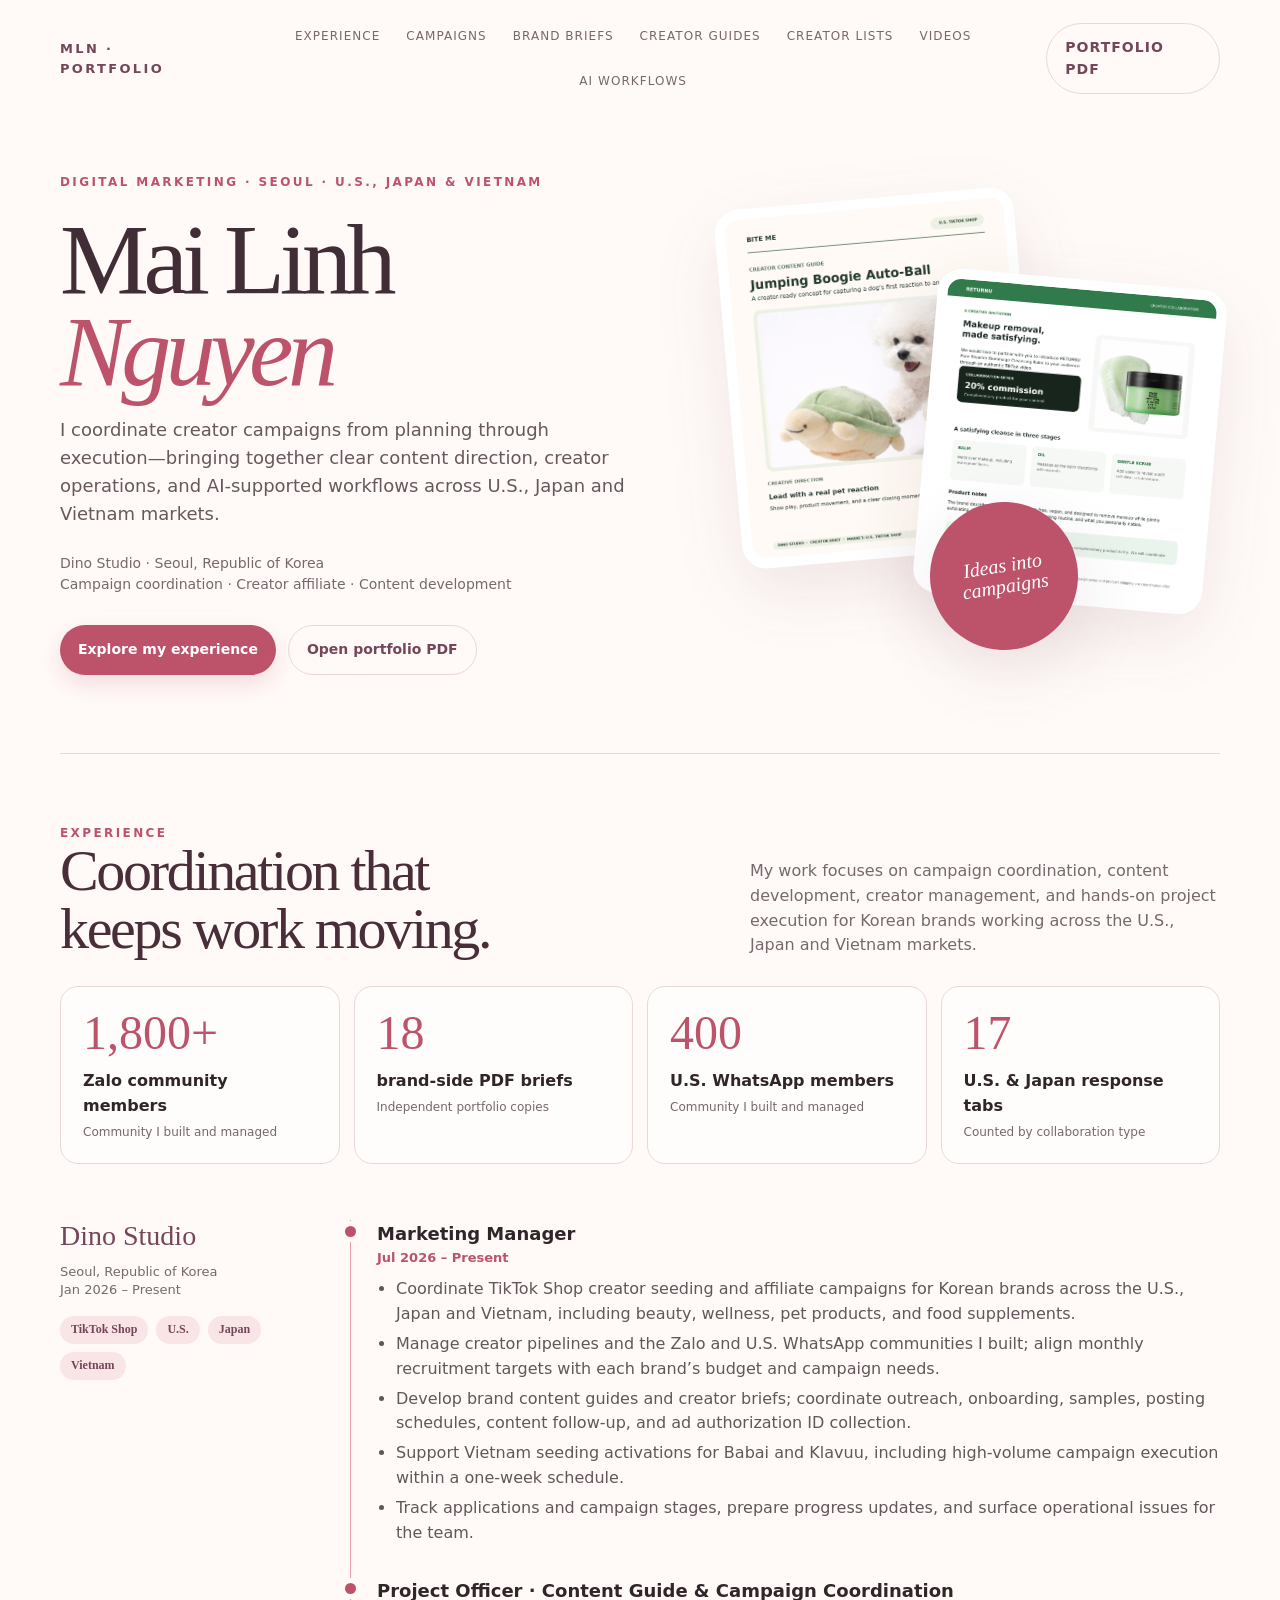
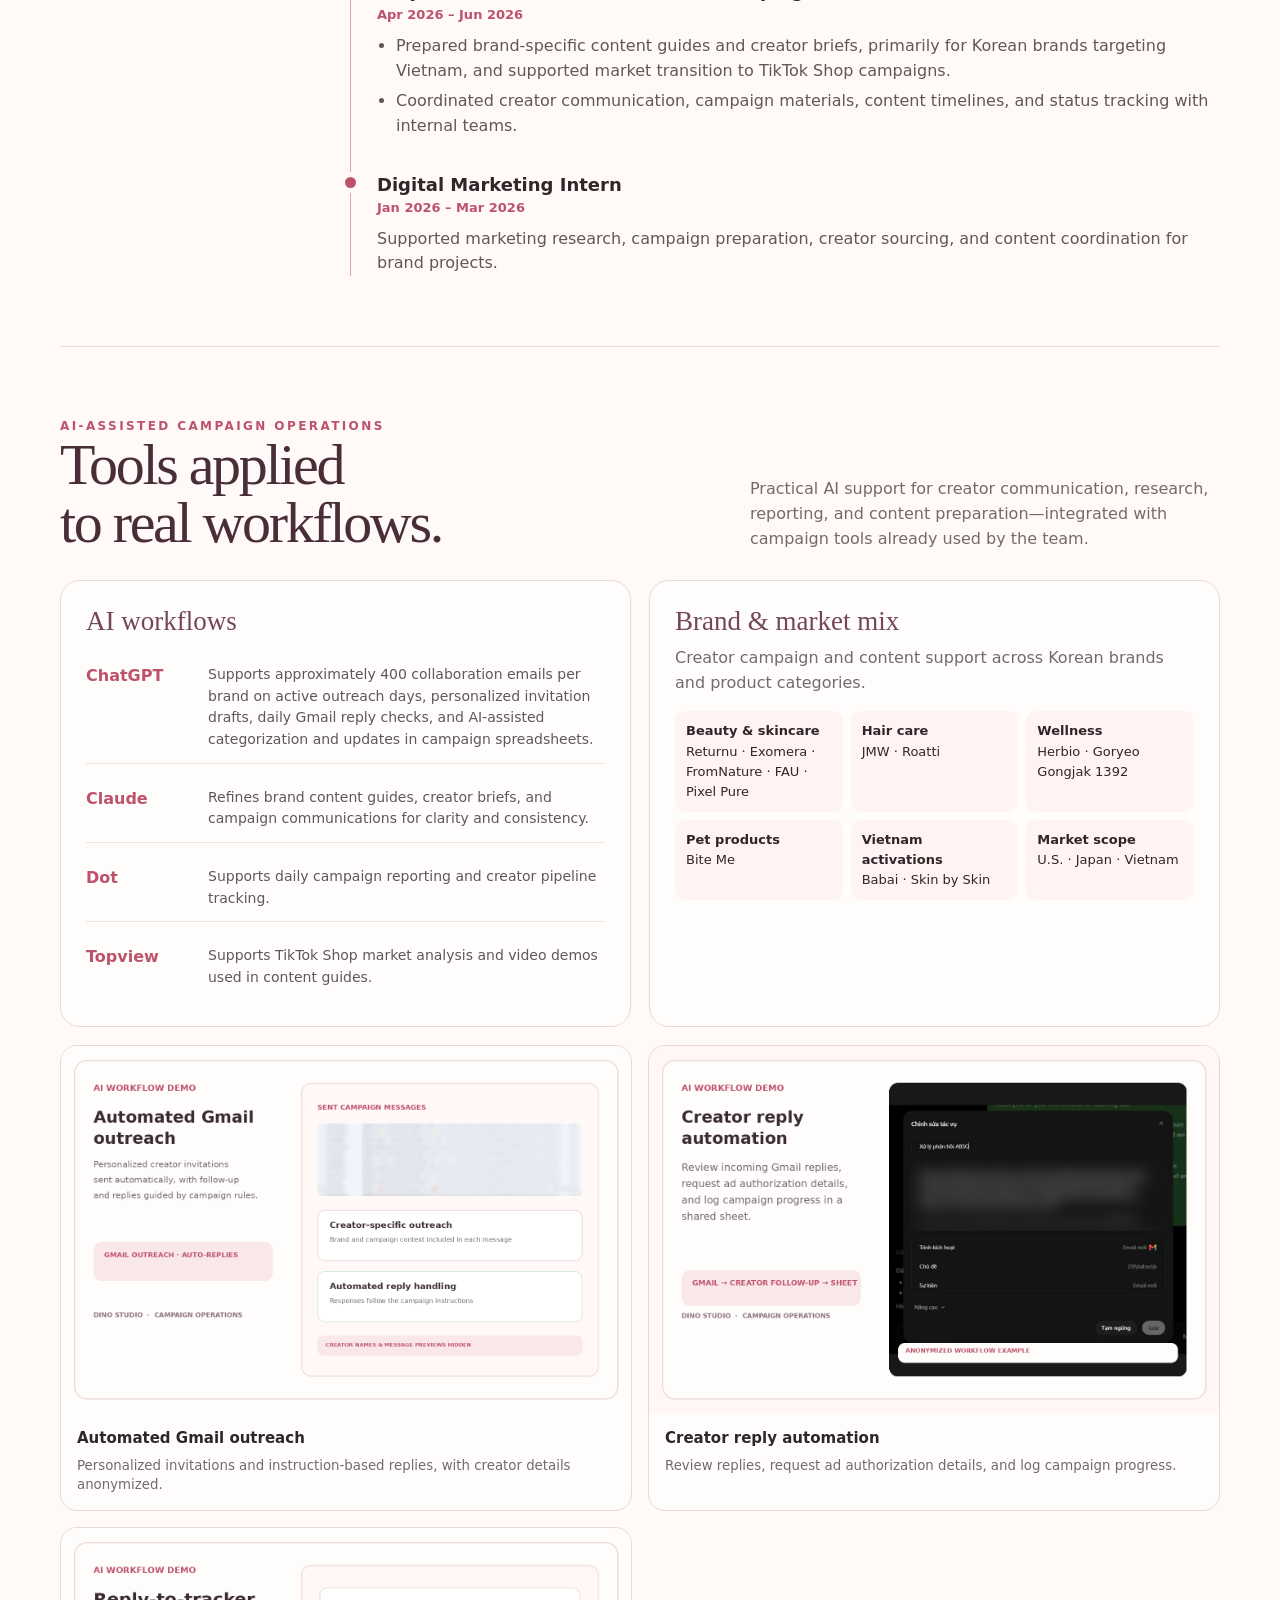
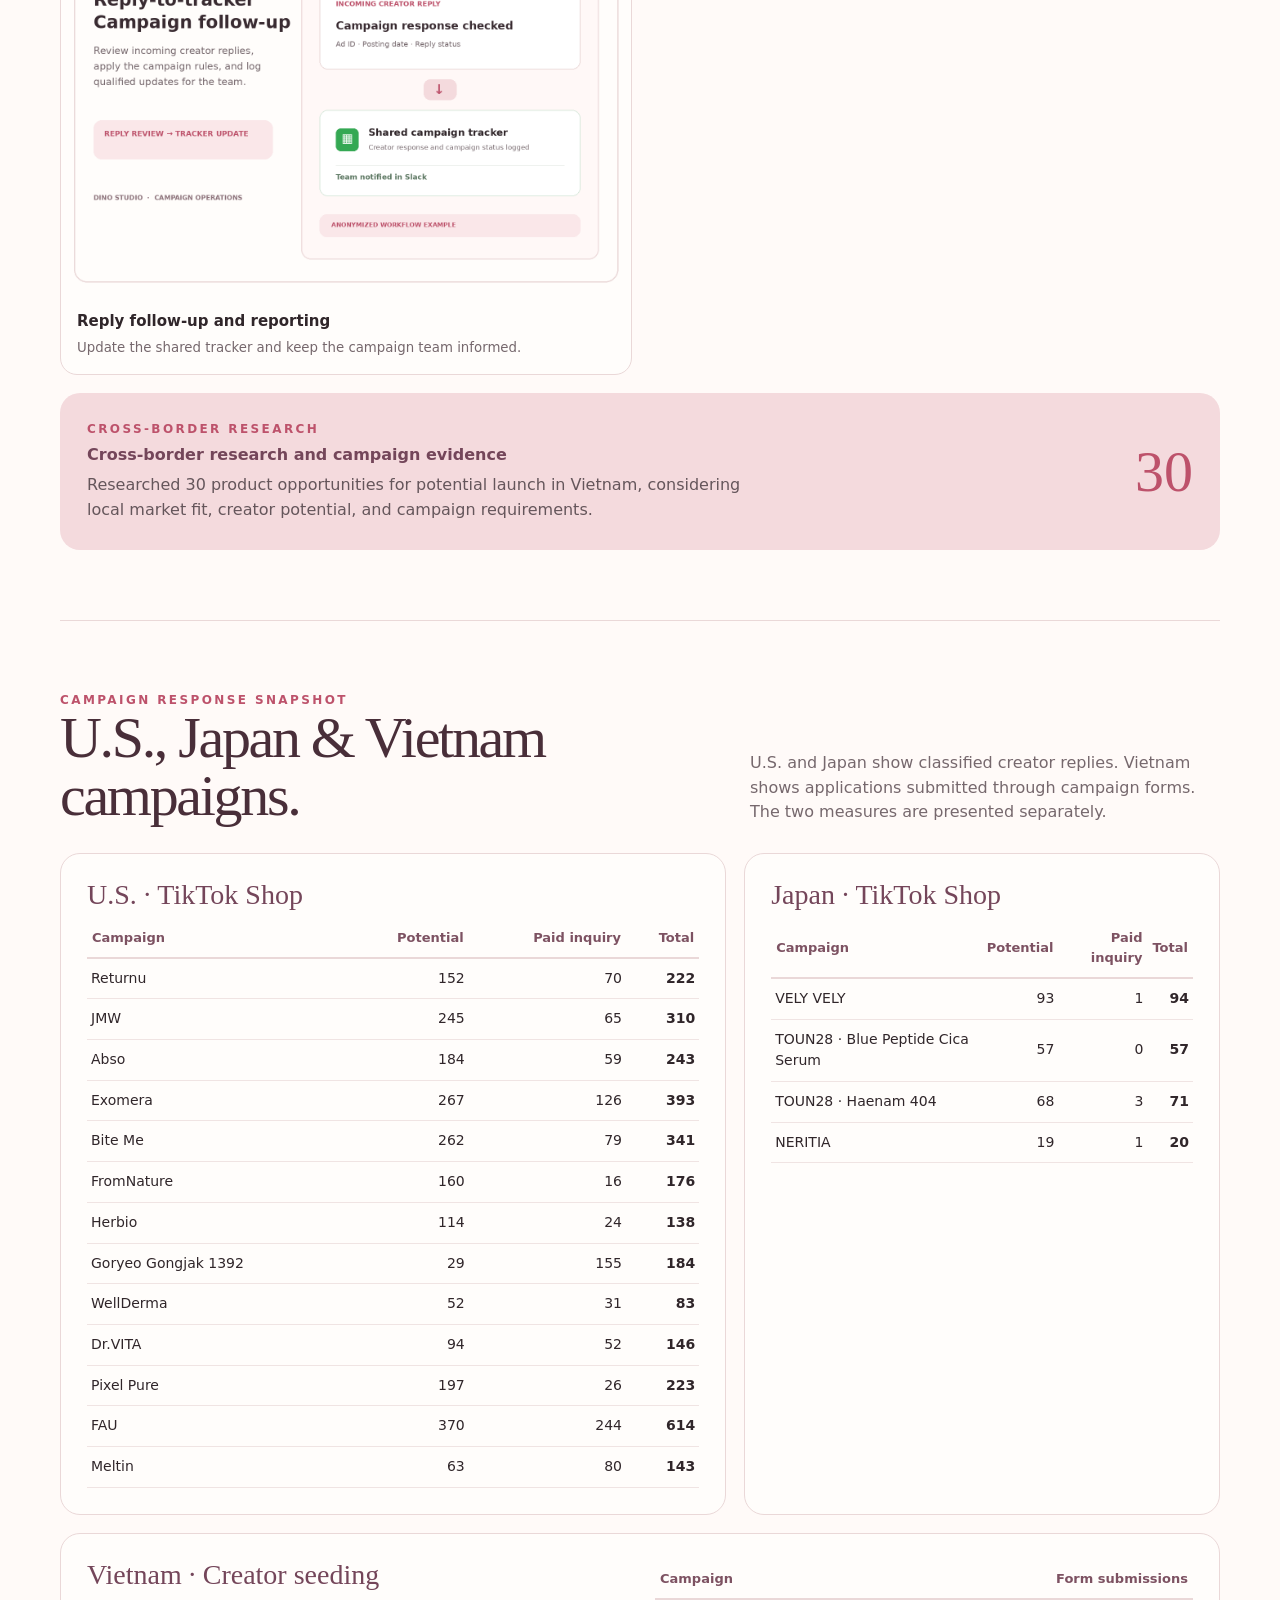
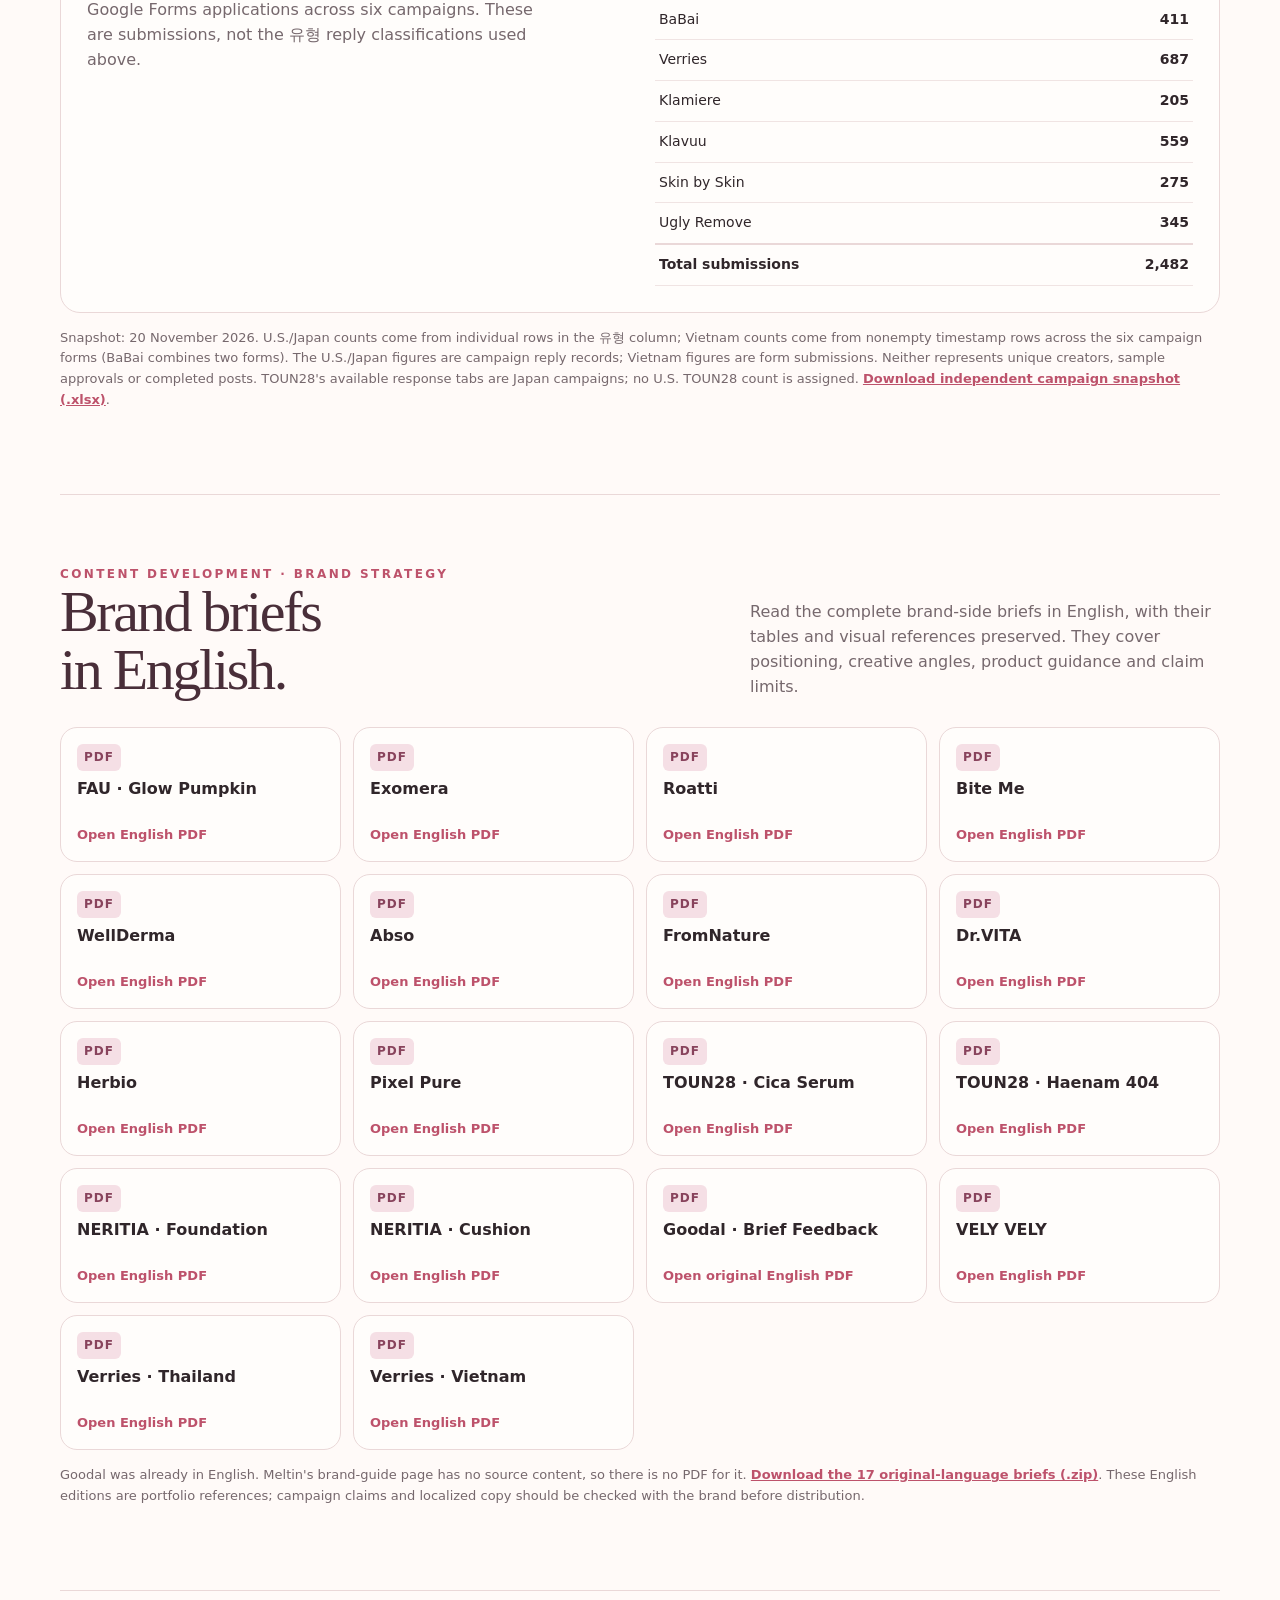
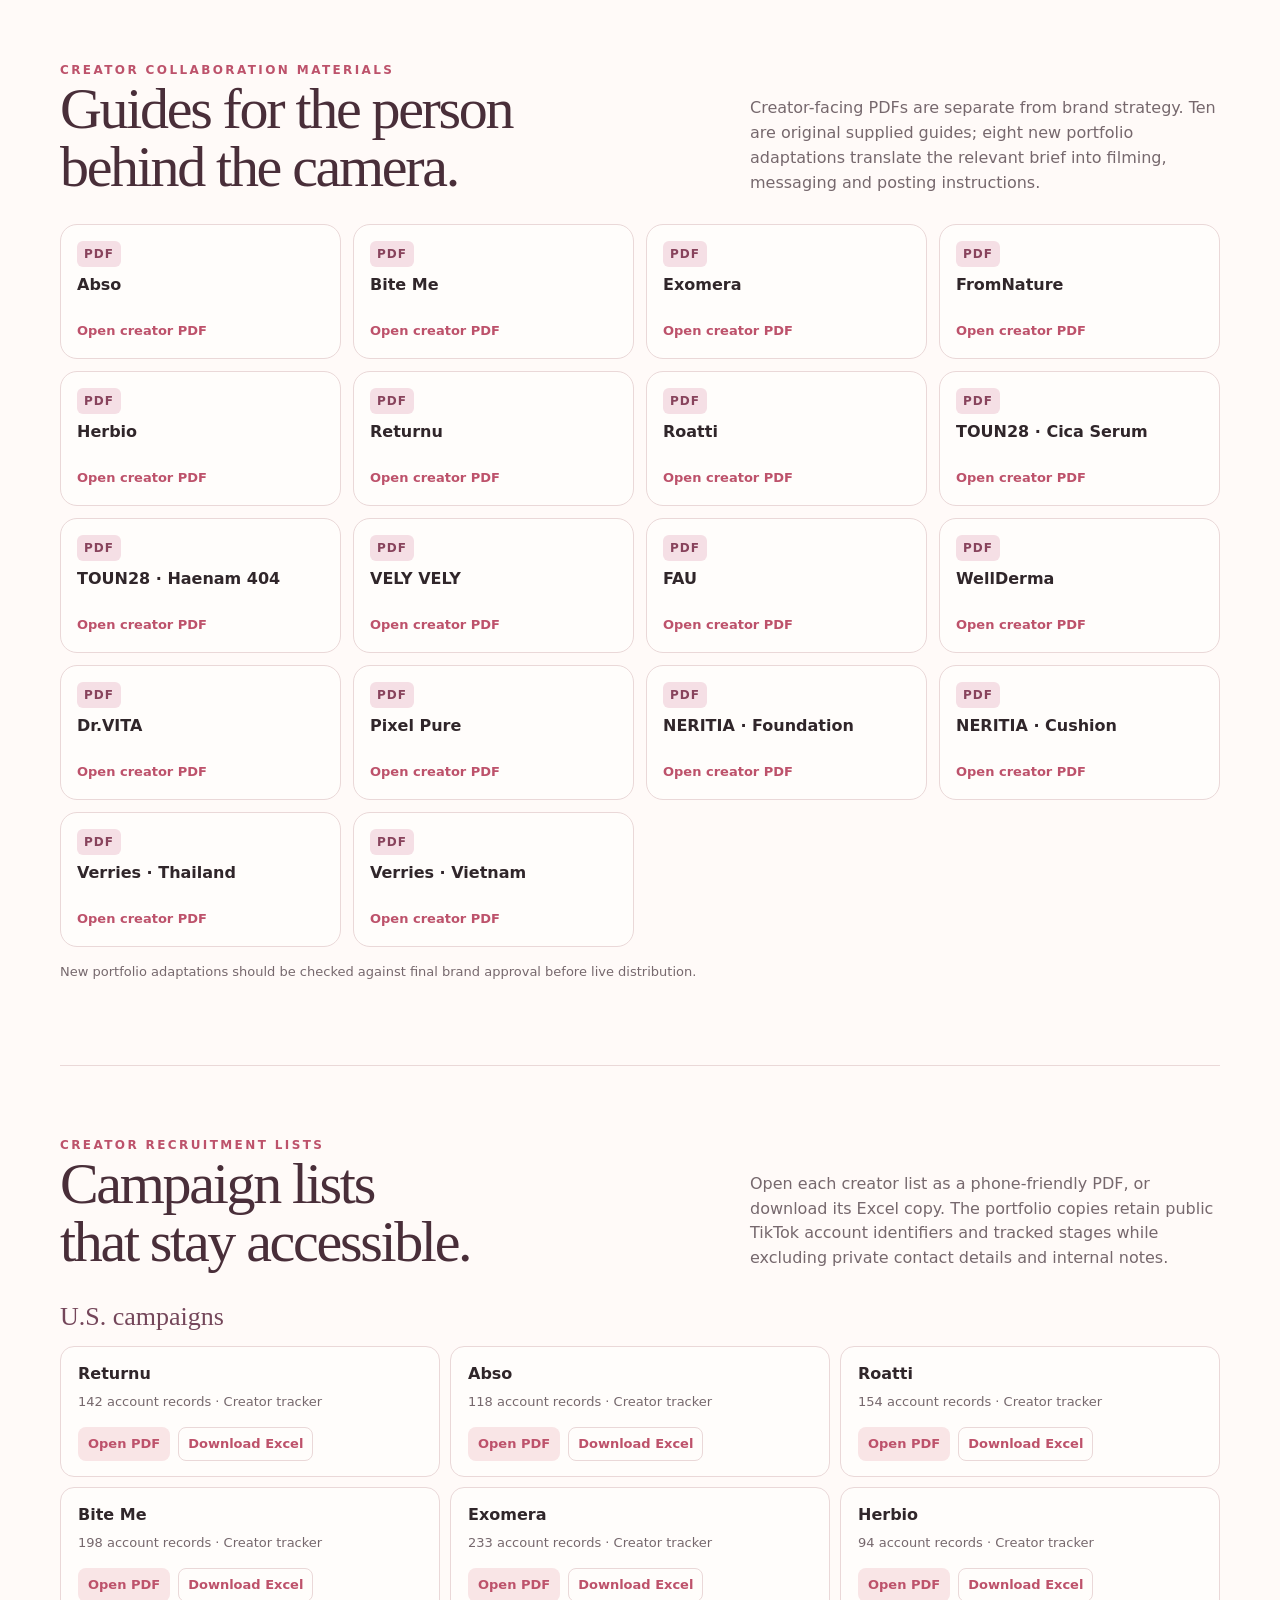
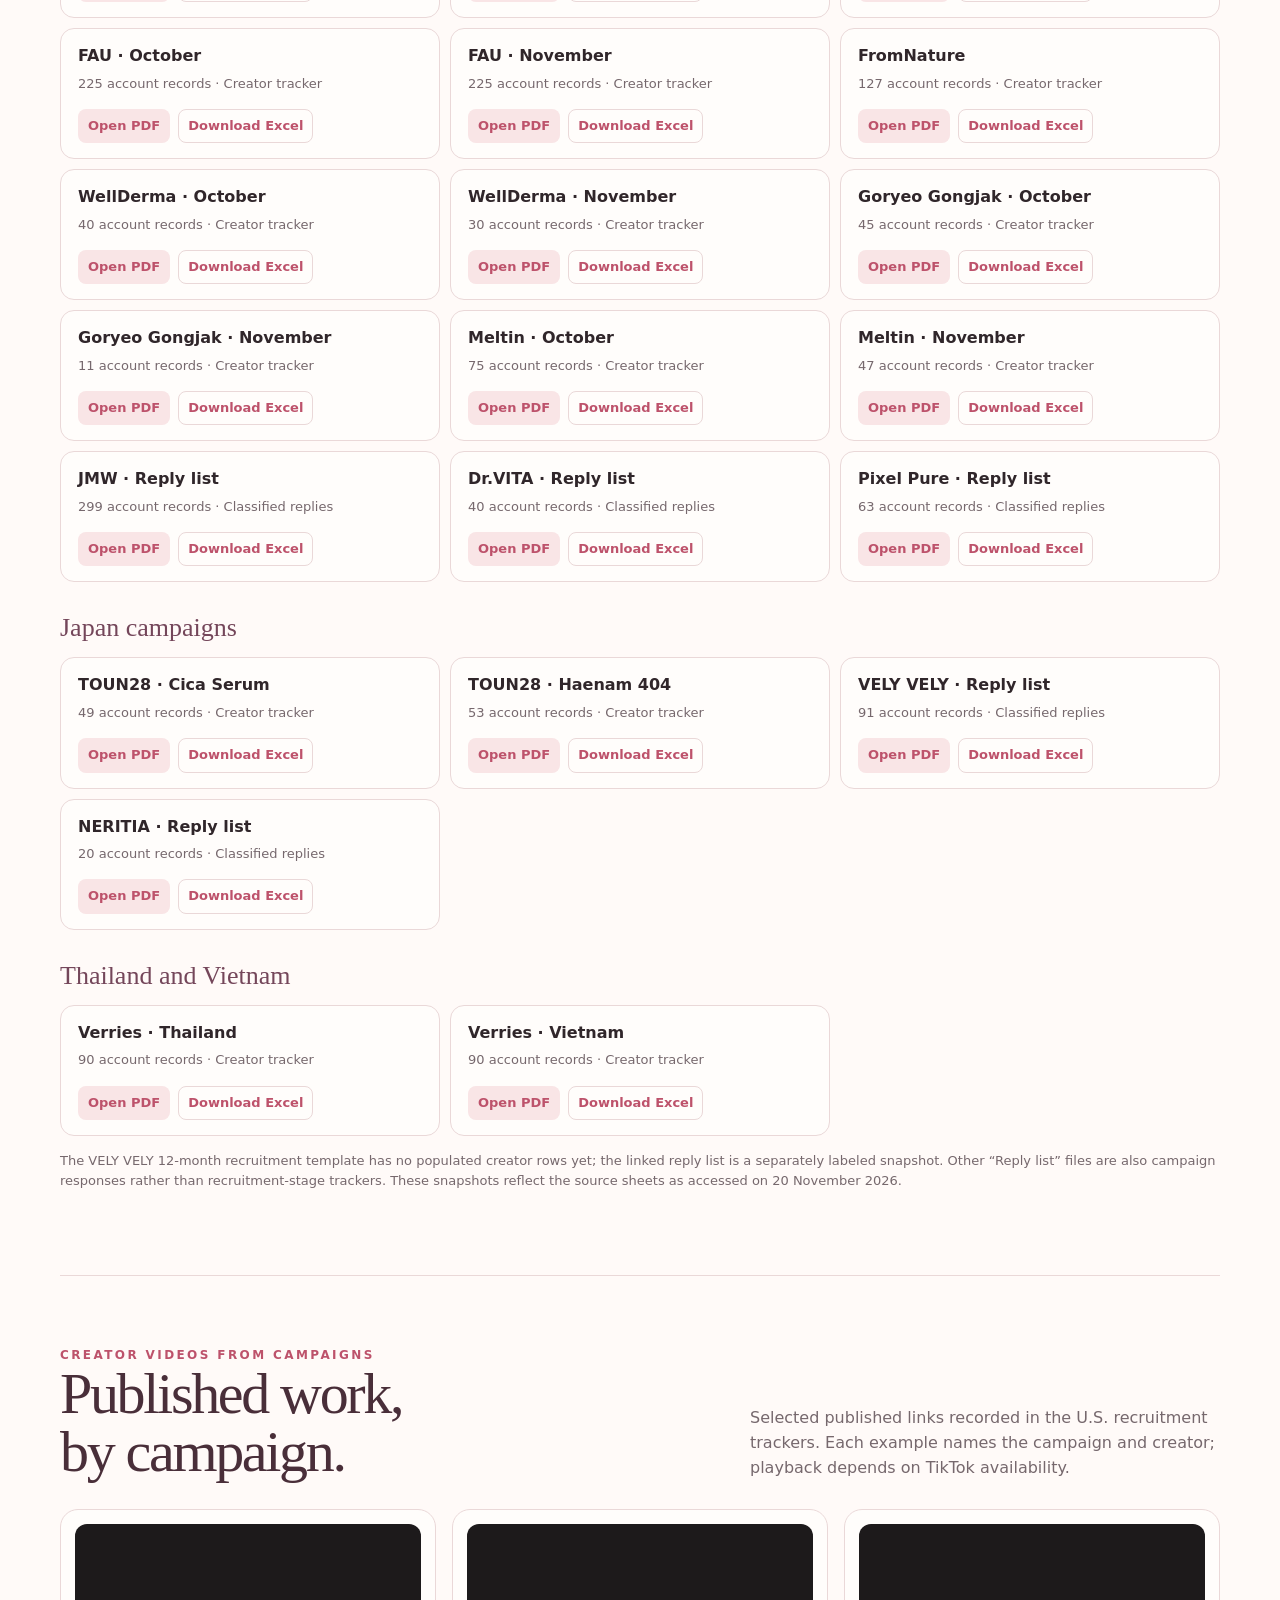
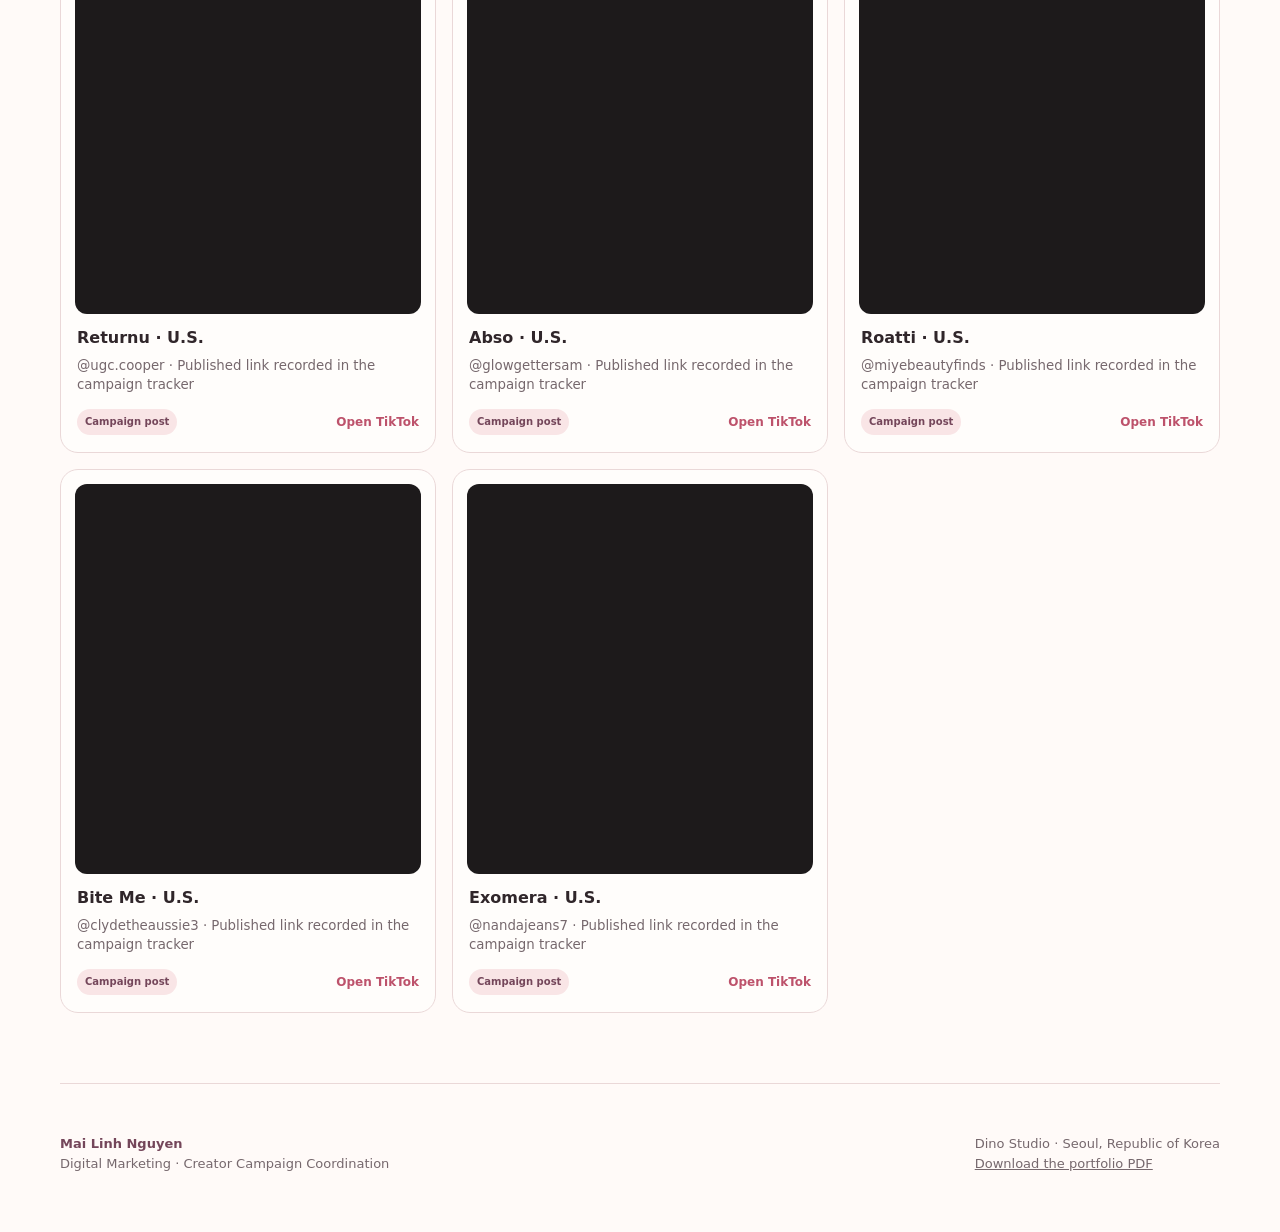
==== commit a4f96856: "Add files via upload" ====
--- a/index.html
+++ b/index.html
@@ -10,12 +10,12 @@
 @media(max-width:850px){.hero{grid-template-columns:1fr;gap:25px;padding-top:40px}.hero-art{min-height:390px;max-width:620px;width:100%;margin:0 auto}.metrics{grid-template-columns:repeat(2,1fr)}.guides{grid-template-columns:repeat(3,1fr)}.notion-guides{grid-template-columns:repeat(3,1fr)}.roles{grid-template-columns:1fr;gap:20px}.section-head{align-items:start;flex-direction:column}.navlinks{gap:13px;font-size:11px}.two-col{grid-template-columns:1fr}}
 @media(max-width:560px){.wrap{width:min(100% - 28px,1160px)}.nav{align-items:flex-start}.navlinks{display:none}.hero{padding:35px 0 50px}.hero h1{font-size:61px}.hero .intro{font-size:16px}.hero-art{min-height:325px}.art-card.one{height:270px}.art-card.two{height:245px;top:57px}.art-stamp{width:112px;height:112px;font-size:16px;left:40%}.section{padding:52px 0}.metrics{gap:9px}.metric{padding:16px;min-height:128px}.metric strong{font-size:38px}.results{grid-template-columns:1fr}.guides{grid-template-columns:repeat(2,1fr)}.guide img{height:200px}.video-grid{grid-template-columns:repeat(2,minmax(0,1fr));gap:10px}.video-card{padding:9px}.video-frame{height:300px}.notion-guides{grid-template-columns:repeat(2,minmax(0,1fr))}.brands{grid-template-columns:repeat(2,1fr)}.ai-row{grid-template-columns:90px 1fr}.research{grid-template-columns:1fr}.research strong{font-size:48px}.footer{flex-direction:column}}
 .workflow-evidence{display:grid;grid-template-columns:repeat(2,minmax(0,1fr));gap:16px;margin-top:18px}.evidence-card{border:1px solid var(--line);border-radius:17px;background:var(--paper);overflow:hidden;min-width:0}.evidence-card img{display:block;width:100%;aspect-ratio:1.55;object-fit:cover;background:#fff}.evidence-card>div{padding:14px 16px 16px;display:grid;gap:5px}.evidence-card b{font-size:15px}.evidence-card small{color:var(--muted);line-height:1.45}.research a{color:var(--plum);font-weight:750;text-decoration:none}.research a:hover{text-decoration:underline}
-.vietnam-result{display:grid;grid-template-columns:1fr 1fr;gap:30px;margin-top:18px}.vietnam-result p{max-width:470px}.vietnam-result tfoot td{border-top:2px solid var(--line);font-weight:800!important}@media(max-width:700px){.vietnam-result{grid-template-columns:1fr}}.market-results{display:grid;grid-template-columns:1.4fr 1fr;gap:18px}.result th{text-align:left;color:#7d5262;border-bottom:2px solid #ead8d8;padding:9px 5px;font-size:13px}.result td{text-align:left!important;font-weight:400!important}.result td:not(:first-child),.result th:not(:first-child){text-align:right!important}.result td:last-child{font-weight:800!important}.library-grid{display:grid;grid-template-columns:repeat(4,minmax(0,1fr));gap:12px}.document-card{border:1px solid var(--line);border-radius:17px;background:var(--paper);min-height:135px;padding:16px;text-decoration:none;display:flex;flex-direction:column;gap:8px;transition:transform .2s,box-shadow .2s}.document-card:hover,.recruit-card:hover{transform:translateY(-3px);box-shadow:var(--shadow)}.document-card b{font-size:16px;line-height:1.25}.document-card small{color:var(--rose);margin-top:auto;font-size:13px;font-weight:700}.doc-icon{background:#f5dfe5;color:#88435c;border-radius:6px;padding:4px 7px;width:max-content;font-size:12px;font-weight:800;letter-spacing:.08em}.group-title{font:26px Georgia,serif;color:var(--plum);margin:31px 0 14px}.recruit-grid{display:grid;grid-template-columns:repeat(3,minmax(0,1fr));gap:10px}.recruit-card{padding:15px 17px;border:1px solid var(--line);border-radius:14px;background:var(--paper);display:flex;flex-direction:column;text-decoration:none;gap:5px;min-height:115px;transition:transform .2s,box-shadow .2s}.recruit-card span{font-size:13px;color:var(--muted)}.recruit-card strong{font-size:13px;color:var(--rose);margin-top:auto}.note{font-size:13px;line-height:1.6}.note a{color:var(--rose);font-weight:700}.nav{gap:18px}.navlinks{flex-wrap:wrap;justify-content:center}.navlinks a{font-size:12px}.video-grid{grid-template-columns:repeat(3,minmax(0,1fr))}@media(max-width:900px){.market-results{grid-template-columns:1fr}.library-grid{grid-template-columns:repeat(3,minmax(0,1fr))}.recruit-grid{grid-template-columns:repeat(2,minmax(0,1fr))}}@media(max-width:560px){.library-grid,.recruit-grid{grid-template-columns:repeat(2,minmax(0,1fr))}.document-card{min-height:125px}.result{padding:15px}.result table{font-size:12px}.result th{font-size:11px}.result td{padding:8px 3px}.video-grid{grid-template-columns:1fr 1fr}.video-frame{height:280px}}</style>
+.vietnam-result{display:grid;grid-template-columns:1fr 1fr;gap:30px;margin-top:18px}.vietnam-result p{max-width:470px}.vietnam-result tfoot td{border-top:2px solid var(--line);font-weight:800!important}@media(max-width:700px){.vietnam-result{grid-template-columns:1fr}}.market-results{display:grid;grid-template-columns:1.4fr 1fr;gap:18px}.result th{text-align:left;color:#7d5262;border-bottom:2px solid #ead8d8;padding:9px 5px;font-size:13px}.result td{text-align:left!important;font-weight:400!important}.result td:not(:first-child),.result th:not(:first-child){text-align:right!important}.result td:last-child{font-weight:800!important}.library-grid{display:grid;grid-template-columns:repeat(4,minmax(0,1fr));gap:12px}.document-card{border:1px solid var(--line);border-radius:17px;background:var(--paper);min-height:135px;padding:16px;text-decoration:none;display:flex;flex-direction:column;gap:8px;transition:transform .2s,box-shadow .2s}.document-card:hover,.recruit-card:hover{transform:translateY(-3px);box-shadow:var(--shadow)}.document-card b{font-size:16px;line-height:1.25}.document-card small{color:var(--rose);margin-top:auto;font-size:13px;font-weight:700}.doc-icon{background:#f5dfe5;color:#88435c;border-radius:6px;padding:4px 7px;width:max-content;font-size:12px;font-weight:800;letter-spacing:.08em}.group-title{font:26px Georgia,serif;color:var(--plum);margin:31px 0 14px}.recruit-grid{display:grid;grid-template-columns:repeat(3,minmax(0,1fr));gap:10px}.recruit-card{padding:15px 17px;border:1px solid var(--line);border-radius:14px;background:var(--paper);display:flex;flex-direction:column;text-decoration:none;gap:5px;min-height:115px;transition:transform .2s,box-shadow .2s}.recruit-card span{font-size:13px;color:var(--muted)}.recruit-card strong{font-size:13px;color:var(--rose);margin-top:auto}.note{font-size:13px;line-height:1.6}.note a{color:var(--rose);font-weight:700}.nav{gap:18px}.navlinks{flex-wrap:wrap;justify-content:center}.navlinks a{font-size:12px}.video-grid{grid-template-columns:repeat(3,minmax(0,1fr))}@media(max-width:900px){.market-results{grid-template-columns:1fr}.library-grid{grid-template-columns:repeat(3,minmax(0,1fr))}.recruit-grid{grid-template-columns:repeat(2,minmax(0,1fr))}}@media(max-width:560px){.library-grid,.recruit-grid{grid-template-columns:repeat(2,minmax(0,1fr))}.document-card{min-height:125px}.result{padding:15px}.result table{font-size:12px}.result th{font-size:11px}.result td{padding:8px 3px}.video-grid{grid-template-columns:1fr 1fr}.video-frame{height:280px}}.recruit-actions{display:flex;gap:8px;flex-wrap:wrap;margin-top:auto;padding-top:10px}.recruit-actions a{color:var(--rose);font-size:13px;font-weight:750;text-decoration:none;border:1px solid var(--line);border-radius:8px;padding:6px 9px}.recruit-actions a:first-child{background:var(--blush);border-color:transparent}.recruit-actions a:hover{text-decoration:underline}@media(max-width:560px){.recruit-grid{grid-template-columns:1fr}}</style>
 </head>
 <body>
-<header class="wrap nav"><div class="brand">MLN · Portfolio</div><nav class="navlinks"><a href="#experience">Experience</a><a href="#campaigns">Campaigns</a><a href="#guides">Brand briefs</a><a href="#creator-guides">Creator guides</a><a href="#recruitment">Creator lists</a><a href="#videos">Videos</a><a href="#ai">AI workflows</a></nav><a class="button secondary" href="files/portfolio-summary.pdf" target="_blank" rel="noopener">Portfolio PDF</a></header>
+<header class="wrap nav"><div class="brand">MLN · Portfolio</div><nav class="navlinks"><a href="#experience">Experience</a><a href="#campaigns">Campaigns</a><a href="#guides">Brand briefs</a><a href="#creator-guides">Creator guides</a><a href="#recruitment">Creator lists</a><a href="#videos">Videos</a><a href="#ai">AI workflows</a></nav><a class="button secondary" href="assets/mai-linh-nguyen-campaign-portfolio.pdf" target="_blank" rel="noopener">Portfolio PDF</a></header>
 <main>
-<section class="wrap hero"><div><div class="eyebrow">Digital marketing · Seoul · U.S., Japan & Vietnam</div><h1>Mai Linh<br><span>Nguyen</span></h1><p class="intro">I coordinate creator campaigns from planning through execution—bringing together clear content direction, creator operations, and AI-supported workflows across U.S., Japan and Vietnam markets.</p><p class="meta">Dino Studio · Seoul, Republic of Korea<br>Campaign coordination · Creator affiliate · Content development</p><div class="actions"><a class="button" href="#experience">Explore my experience</a><a class="button secondary" href="files/portfolio-summary.pdf" target="_blank" rel="noopener">Open portfolio PDF</a></div></div><div class="hero-art" aria-label="Samples of creator campaign content guides"><div class="art-card one"><img src="assets/guide-000.png" alt="Bite Me creator content guide for a pet toy"></div><div class="art-card two"><img src="assets/guide-001.png" alt="Returnu creator collaboration brief"></div><div class="art-stamp">Ideas into<br>campaigns</div></div></section>
+<section class="wrap hero"><div><div class="eyebrow">Digital marketing · Seoul · U.S., Japan & Vietnam</div><h1>Mai Linh<br><span>Nguyen</span></h1><p class="intro">I coordinate creator campaigns from planning through execution—bringing together clear content direction, creator operations, and AI-supported workflows across U.S., Japan and Vietnam markets.</p><p class="meta">Dino Studio · Seoul, Republic of Korea<br>Campaign coordination · Creator affiliate · Content development</p><div class="actions"><a class="button" href="#experience">Explore my experience</a><a class="button secondary" href="assets/mai-linh-nguyen-campaign-portfolio.pdf" target="_blank" rel="noopener">Open portfolio PDF</a></div></div><div class="hero-art" aria-label="Samples of creator campaign content guides"><div class="art-card one"><img src="assets/guide-000.png" alt="Bite Me creator content guide for a pet toy"></div><div class="art-card two"><img src="assets/guide-001.png" alt="Returnu creator collaboration brief"></div><div class="art-stamp">Ideas into<br>campaigns</div></div></section>
 <section class="wrap section" id="experience"><div class="section-head"><div><div class="eyebrow">Experience</div><h2>Coordination that<br>keeps work moving.</h2></div><p>My work focuses on campaign coordination, content development, creator management, and hands-on project execution for Korean brands working across the U.S., Japan and Vietnam markets.</p></div><div class="metrics"><div class="metric"><strong>1,800+</strong><span>Zalo community members</span><small>Community I built and managed</small></div><div class="metric"><strong>18</strong><span>brand-side PDF briefs</span><small>Independent portfolio copies</small></div><div class="metric"><strong>400</strong><span>U.S. WhatsApp members</span><small>Community I built and managed</small></div><div class="metric"><strong>17</strong><span>U.S. & Japan response tabs</span><small>Counted by collaboration type</small></div></div>
 <div class="roles"><div class="role-label">Dino Studio<small>Seoul, Republic of Korea<br>Jan 2026 – Present</small><div class="chips"><span class="chip">TikTok Shop</span><span class="chip">U.S.</span><span class="chip">Japan</span><span class="chip">Vietnam</span></div></div><div class="timeline">
 <article class="job"><h3>Marketing Manager</h3><div class="date">Jul 2026 – Present</div><ul><li>Coordinate TikTok Shop creator seeding and affiliate campaigns for Korean brands across the U.S., Japan and Vietnam, including beauty, wellness, pet products, and food supplements.</li><li>Manage creator pipelines and the Zalo and U.S. WhatsApp communities I built; align monthly recruitment targets with each brand’s budget and campaign needs.</li><li>Develop brand content guides and creator briefs; coordinate outreach, onboarding, samples, posting schedules, content follow-up, and ad authorization ID collection.</li><li>Support Vietnam seeding activations for Babai and Klavuu, including high-volume campaign execution within a one-week schedule.</li><li>Track applications and campaign stages, prepare progress updates, and surface operational issues for the team.</li></ul></article>
@@ -23,7 +23,7 @@
 <article class="job"><h3>Digital Marketing Intern</h3><div class="date">Jan 2026 – Mar 2026</div><p>Supported marketing research, campaign preparation, creator sourcing, and content coordination for brand projects.</p></article>
 </div></div></section>
 <section class="wrap section" id="ai"><div class="section-head"><div><div class="eyebrow">AI-assisted campaign operations</div><h2>Tools applied<br>to real workflows.</h2></div><p>Practical AI support for creator communication, research, reporting, and content preparation—integrated with campaign tools already used by the team.</p></div><div class="two-col"><div class="panel"><h3>AI workflows</h3><div class="ai-list"><div class="ai-row"><b>ChatGPT</b><span>Supports approximately 400 collaboration emails per brand on active outreach days, personalized invitation drafts, daily Gmail reply checks, and AI-assisted categorization and updates in campaign spreadsheets.</span></div><div class="ai-row"><b>Claude</b><span>Refines brand content guides, creator briefs, and campaign communications for clarity and consistency.</span></div><div class="ai-row"><b>Dot</b><span>Supports daily campaign reporting and creator pipeline tracking.</span></div><div class="ai-row"><b>Topview</b><span>Supports TikTok Shop market analysis and video demos used in content guides.</span></div></div></div><div class="panel"><h3>Brand & market mix</h3><p style="color:var(--muted);margin-top:-6px">Creator campaign and content support across Korean brands and product categories.</p><div class="brands"><div class="brand-tag"><b>Beauty & skincare</b>Returnu · Exomera · FromNature · FAU · Pixel Pure</div><div class="brand-tag"><b>Hair care</b>JMW · Roatti</div><div class="brand-tag"><b>Wellness</b>Herbio · Goryeo Gongjak 1392</div><div class="brand-tag"><b>Pet products</b>Bite Me</div><div class="brand-tag"><b>Vietnam activations</b>Babai · Skin by Skin</div><div class="brand-tag"><b>Market scope</b>U.S. · Japan · Vietnam</div></div></div></div><div class="workflow-evidence"><article class="evidence-card"><img src="assets/ai-workflow-outreach.png" alt="Anonymized Gmail creator outreach example"><div><b>Automated Gmail outreach</b><small>Personalized invitations and instruction-based replies, with creator details anonymized.</small></div></article><article class="evidence-card"><img src="assets/ai-workflow-setup.png" alt="Anonymized creator reply automation setup"><div><b>Creator reply automation</b><small>Review replies, request ad authorization details, and log campaign progress.</small></div></article><article class="evidence-card"><img src="assets/ai-workflow-report.png" alt="Illustrated creator reply and campaign tracker workflow"><div><b>Reply follow-up and reporting</b><small>Update the shared tracker and keep the campaign team informed.</small></div></article></div><div class="research" style="margin-top:18px"><div><div class="eyebrow">Cross-border research</div><p><a href="#campaigns">Cross-border research and campaign evidence</a></p><p>Researched 30 product opportunities for potential launch in Vietnam, considering local market fit, creator potential, and campaign requirements.</p></div><strong>30</strong></div></section>
-<section class="wrap section" id="campaigns"><div class="section-head"><div><div class="eyebrow">Campaign response snapshot</div><h2>U.S., Japan &amp; Vietnam<br>campaigns.</h2></div><p>U.S. and Japan show classified creator replies. Vietnam shows applications submitted through campaign forms. The two measures are presented separately.</p></div><div class="market-results"><article class="result"><h3>U.S. · TikTok Shop</h3><table><thead><tr><th>Campaign</th><th>Potential</th><th>Paid inquiry</th><th>Total</th></tr></thead><tbody><tr><td>Returnu</td><td>152</td><td>70</td><td><strong>222</strong></td></tr><tr><td>JMW</td><td>245</td><td>65</td><td><strong>310</strong></td></tr><tr><td>Abso</td><td>184</td><td>59</td><td><strong>243</strong></td></tr><tr><td>Exomera</td><td>267</td><td>126</td><td><strong>393</strong></td></tr><tr><td>Bite Me</td><td>262</td><td>79</td><td><strong>341</strong></td></tr><tr><td>FromNature</td><td>160</td><td>16</td><td><strong>176</strong></td></tr><tr><td>Herbio</td><td>114</td><td>24</td><td><strong>138</strong></td></tr><tr><td>Goryeo Gongjak 1392</td><td>29</td><td>155</td><td><strong>184</strong></td></tr><tr><td>WellDerma</td><td>52</td><td>31</td><td><strong>83</strong></td></tr><tr><td>Dr.VITA</td><td>94</td><td>52</td><td><strong>146</strong></td></tr><tr><td>Pixel Pure</td><td>197</td><td>26</td><td><strong>223</strong></td></tr><tr><td>FAU</td><td>370</td><td>244</td><td><strong>614</strong></td></tr><tr><td>Meltin</td><td>63</td><td>80</td><td><strong>143</strong></td></tr></tbody></table></article><article class="result"><h3>Japan · TikTok Shop</h3><table><thead><tr><th>Campaign</th><th>Potential</th><th>Paid inquiry</th><th>Total</th></tr></thead><tbody><tr><td>VELY VELY</td><td>93</td><td>1</td><td><strong>94</strong></td></tr><tr><td>TOUN28 · Blue Peptide Cica Serum</td><td>57</td><td>0</td><td><strong>57</strong></td></tr><tr><td>TOUN28 · Haenam 404</td><td>68</td><td>3</td><td><strong>71</strong></td></tr><tr><td>NERITIA</td><td>19</td><td>1</td><td><strong>20</strong></td></tr></tbody></table></article></div><article class="result vietnam-result"><div><h3>Vietnam · Creator seeding</h3><p>Google Forms applications across six campaigns. These are submissions, not the 유형 reply classifications used above.</p></div><table><thead><tr><th>Campaign</th><th>Form submissions</th></tr></thead><tbody><tr><td>BaBai</td><td><strong>411</strong></td></tr><tr><td>Verries</td><td><strong>687</strong></td></tr><tr><td>Klamiere</td><td><strong>205</strong></td></tr><tr><td>Klavuu</td><td><strong>559</strong></td></tr><tr><td>Skin by Skin</td><td><strong>275</strong></td></tr><tr><td>Ugly Remove</td><td><strong>345</strong></td></tr></tbody><tfoot><tr><td>Total submissions</td><td><strong>2,482</strong></td></tr></tfoot></table></article><p class="note">Snapshot: 20 November 2026. U.S./Japan counts come from individual rows in the 유형 column; Vietnam counts come from nonempty timestamp rows across the six campaign forms (BaBai combines two forms). The U.S./Japan figures are campaign reply records; Vietnam figures are form submissions. Neither represents unique creators, sample approvals or completed posts. TOUN28's available response tabs are Japan campaigns; no U.S. TOUN28 count is assigned. <a href="files/campaign-response-snapshot.xlsx" download>Download independent campaign snapshot (.xlsx)</a>.</p></section><section class="wrap section" id="guides"><div class="section-head"><div><div class="eyebrow">Content development · brand strategy</div><h2>Brand briefs<br>in English.</h2></div><p>Read the complete brand-side briefs in English, with their tables and visual references preserved. They cover positioning, creative angles, product guidance and claim limits.</p></div><div class="library-grid"><a class="document-card" href="files/brand-briefs/FAU.pdf" target="_blank" rel="noopener"><span class="doc-icon">PDF</span><b>FAU · Glow Pumpkin</b><small>Open English PDF</small></a><a class="document-card" href="files/brand-briefs/Exomera.pdf" target="_blank" rel="noopener"><span class="doc-icon">PDF</span><b>Exomera</b><small>Open English PDF</small></a><a class="document-card" href="files/brand-briefs/Roatti.pdf" target="_blank" rel="noopener"><span class="doc-icon">PDF</span><b>Roatti</b><small>Open English PDF</small></a><a class="document-card" href="files/brand-briefs/Bite_Me.pdf" target="_blank" rel="noopener"><span class="doc-icon">PDF</span><b>Bite Me</b><small>Open English PDF</small></a><a class="document-card" href="files/brand-briefs/WellDerma.pdf" target="_blank" rel="noopener"><span class="doc-icon">PDF</span><b>WellDerma</b><small>Open English PDF</small></a><a class="document-card" href="files/brand-briefs/Abso.pdf" target="_blank" rel="noopener"><span class="doc-icon">PDF</span><b>Abso</b><small>Open English PDF</small></a><a class="document-card" href="files/brand-briefs/FromNature.pdf" target="_blank" rel="noopener"><span class="doc-icon">PDF</span><b>FromNature</b><small>Open English PDF</small></a><a class="document-card" href="files/brand-briefs/Dr_VITA.pdf" target="_blank" rel="noopener"><span class="doc-icon">PDF</span><b>Dr.VITA</b><small>Open English PDF</small></a><a class="document-card" href="files/brand-briefs/Herbio.pdf" target="_blank" rel="noopener"><span class="doc-icon">PDF</span><b>Herbio</b><small>Open English PDF</small></a><a class="document-card" href="files/brand-briefs/PixelPure.pdf" target="_blank" rel="noopener"><span class="doc-icon">PDF</span><b>Pixel Pure</b><small>Open English PDF</small></a><a class="document-card" href="files/brand-briefs/TOUN28_Cica.pdf" target="_blank" rel="noopener"><span class="doc-icon">PDF</span><b>TOUN28 · Cica Serum</b><small>Open English PDF</small></a><a class="document-card" href="files/brand-briefs/TOUN28_Haenam404.pdf" target="_blank" rel="noopener"><span class="doc-icon">PDF</span><b>TOUN28 · Haenam 404</b><small>Open English PDF</small></a><a class="document-card" href="files/brand-briefs/Neritia_Foundation.pdf" target="_blank" rel="noopener"><span class="doc-icon">PDF</span><b>NERITIA · Foundation</b><small>Open English PDF</small></a><a class="document-card" href="files/brand-briefs/Neritia_Cushion.pdf" target="_blank" rel="noopener"><span class="doc-icon">PDF</span><b>NERITIA · Cushion</b><small>Open English PDF</small></a><a class="document-card" href="files/brand-briefs/Goodal.pdf" target="_blank" rel="noopener"><span class="doc-icon">PDF</span><b>Goodal · Brief Feedback</b><small>Open original English PDF</small></a><a class="document-card" href="files/brand-briefs/VELY_VELY.pdf" target="_blank" rel="noopener"><span class="doc-icon">PDF</span><b>VELY VELY</b><small>Open English PDF</small></a><a class="document-card" href="files/brand-briefs/Verries_Thailand.pdf" target="_blank" rel="noopener"><span class="doc-icon">PDF</span><b>Verries · Thailand</b><small>Open English PDF</small></a><a class="document-card" href="files/brand-briefs/Verries_Vietnam.pdf" target="_blank" rel="noopener"><span class="doc-icon">PDF</span><b>Verries · Vietnam</b><small>Open English PDF</small></a></div><p class="note">Goodal was already in English. Meltin's brand-guide page has no source content, so there is no PDF for it. <a href="files/brand-briefs/original-language-archive.zip" download>Download the 17 original-language briefs (.zip)</a>. These English editions are portfolio references; campaign claims and localized copy should be checked with the brand before distribution.</p></section><section class="wrap section" id="creator-guides"><div class="section-head"><div><div class="eyebrow">Creator collaboration materials</div><h2>Guides for the person<br>behind the camera.</h2></div><p>Creator-facing PDFs are separate from brand strategy. Ten are original supplied guides; eight new portfolio adaptations translate the relevant brief into filming, messaging and posting instructions.</p></div><div class="library-grid"><a class="document-card" href="files/creator-guides/Abso.pdf" target="_blank" rel="noopener"><span class="doc-icon">PDF</span><b>Abso</b><small>Open creator PDF</small></a><a class="document-card" href="files/creator-guides/Bite_Me.pdf" target="_blank" rel="noopener"><span class="doc-icon">PDF</span><b>Bite Me</b><small>Open creator PDF</small></a><a class="document-card" href="files/creator-guides/Exomera.pdf" target="_blank" rel="noopener"><span class="doc-icon">PDF</span><b>Exomera</b><small>Open creator PDF</small></a><a class="document-card" href="files/creator-guides/FromNature.pdf" target="_blank" rel="noopener"><span class="doc-icon">PDF</span><b>FromNature</b><small>Open creator PDF</small></a><a class="document-card" href="files/creator-guides/Herbio.pdf" target="_blank" rel="noopener"><span class="doc-icon">PDF</span><b>Herbio</b><small>Open creator PDF</small></a><a class="document-card" href="files/creator-guides/Returnu.pdf" target="_blank" rel="noopener"><span class="doc-icon">PDF</span><b>Returnu</b><small>Open creator PDF</small></a><a class="document-card" href="files/creator-guides/Roatti.pdf" target="_blank" rel="noopener"><span class="doc-icon">PDF</span><b>Roatti</b><small>Open creator PDF</small></a><a class="document-card" href="files/creator-guides/TOUN28_Cica.pdf" target="_blank" rel="noopener"><span class="doc-icon">PDF</span><b>TOUN28 · Cica Serum</b><small>Open creator PDF</small></a><a class="document-card" href="files/creator-guides/TOUN28_Haenam404.pdf" target="_blank" rel="noopener"><span class="doc-icon">PDF</span><b>TOUN28 · Haenam 404</b><small>Open creator PDF</small></a><a class="document-card" href="files/creator-guides/VELY_VELY.pdf" target="_blank" rel="noopener"><span class="doc-icon">PDF</span><b>VELY VELY</b><small>Open creator PDF</small></a><a class="document-card" href="files/creator-guides/FAU.pdf" target="_blank" rel="noopener"><span class="doc-icon">PDF</span><b>FAU</b><small>Open creator PDF</small></a><a class="document-card" href="files/creator-guides/WellDerma.pdf" target="_blank" rel="noopener"><span class="doc-icon">PDF</span><b>WellDerma</b><small>Open creator PDF</small></a><a class="document-card" href="files/creator-guides/Dr_VITA.pdf" target="_blank" rel="noopener"><span class="doc-icon">PDF</span><b>Dr.VITA</b><small>Open creator PDF</small></a><a class="document-card" href="files/creator-guides/PixelPure.pdf" target="_blank" rel="noopener"><span class="doc-icon">PDF</span><b>Pixel Pure</b><small>Open creator PDF</small></a><a class="document-card" href="files/creator-guides/Neritia_Foundation.pdf" target="_blank" rel="noopener"><span class="doc-icon">PDF</span><b>NERITIA · Foundation</b><small>Open creator PDF</small></a><a class="document-card" href="files/creator-guides/Neritia_Cushion.pdf" target="_blank" rel="noopener"><span class="doc-icon">PDF</span><b>NERITIA · Cushion</b><small>Open creator PDF</small></a><a class="document-card" href="files/creator-guides/Verries_Thailand.pdf" target="_blank" rel="noopener"><span class="doc-icon">PDF</span><b>Verries · Thailand</b><small>Open creator PDF</small></a><a class="document-card" href="files/creator-guides/Verries_Vietnam.pdf" target="_blank" rel="noopener"><span class="doc-icon">PDF</span><b>Verries · Vietnam</b><small>Open creator PDF</small></a></div><p class="note">New portfolio adaptations should be checked against final brand approval before live distribution.</p></section><section class="wrap section" id="recruitment"><div class="section-head"><div><div class="eyebrow">Creator recruitment lists</div><h2>Campaign lists<br>that stay accessible.</h2></div><p>Downloadable spreadsheet copies are stored with this portfolio. They retain public TikTok account identifiers and tracked stages while excluding private contact details and internal notes.</p></div><h3 class="group-title">U.S. campaigns</h3><div class="recruit-grid"><a class="recruit-card" href="files/recruitment/Returnu_creator_list.xlsx" download><b>Returnu</b><span>142 account records · Creator tracker</span><strong>Download .xlsx</strong></a><a class="recruit-card" href="files/recruitment/Abso_creator_list.xlsx" download><b>Abso</b><span>118 account records · Creator tracker</span><strong>Download .xlsx</strong></a><a class="recruit-card" href="files/recruitment/Roatti_creator_list.xlsx" download><b>Roatti</b><span>154 account records · Creator tracker</span><strong>Download .xlsx</strong></a><a class="recruit-card" href="files/recruitment/Bite_Me_creator_list.xlsx" download><b>Bite Me</b><span>198 account records · Creator tracker</span><strong>Download .xlsx</strong></a><a class="recruit-card" href="files/recruitment/Exomera_creator_list.xlsx" download><b>Exomera</b><span>233 account records · Creator tracker</span><strong>Download .xlsx</strong></a><a class="recruit-card" href="files/recruitment/Herbio_creator_list.xlsx" download><b>Herbio</b><span>94 account records · Creator tracker</span><strong>Download .xlsx</strong></a><a class="recruit-card" href="files/recruitment/FAU_1_creator_list.xlsx" download><b>FAU · October</b><span>225 account records · Creator tracker</span><strong>Download .xlsx</strong></a><a class="recruit-card" href="files/recruitment/FAU_2_creator_list.xlsx" download><b>FAU · November</b><span>225 account records · Creator tracker</span><strong>Download .xlsx</strong></a><a class="recruit-card" href="files/recruitment/FromNature_creator_list.xlsx" download><b>FromNature</b><span>127 account records · Creator tracker</span><strong>Download .xlsx</strong></a><a class="recruit-card" href="files/recruitment/WellDerma_1_creator_list.xlsx" download><b>WellDerma · October</b><span>40 account records · Creator tracker</span><strong>Download .xlsx</strong></a><a class="recruit-card" href="files/recruitment/WellDerma_2_creator_list.xlsx" download><b>WellDerma · November</b><span>30 account records · Creator tracker</span><strong>Download .xlsx</strong></a><a class="recruit-card" href="files/recruitment/Goryeo_Gongjak_1_creator_list.xlsx" download><b>Goryeo Gongjak · October</b><span>45 account records · Creator tracker</span><strong>Download .xlsx</strong></a><a class="recruit-card" href="files/recruitment/Goryeo_Gongjak_2_creator_list.xlsx" download><b>Goryeo Gongjak · November</b><span>11 account records · Creator tracker</span><strong>Download .xlsx</strong></a><a class="recruit-card" href="files/recruitment/Meltin_1_creator_list.xlsx" download><b>Meltin · October</b><span>75 account records · Creator tracker</span><strong>Download .xlsx</strong></a><a class="recruit-card" href="files/recruitment/Meltin_2_creator_list.xlsx" download><b>Meltin · November</b><span>47 account records · Creator tracker</span><strong>Download .xlsx</strong></a><a class="recruit-card" href="files/recruitment/JMW_response_creator_list.xlsx" download><b>JMW · Reply list</b><span>299 account records · Classified replies</span><strong>Download .xlsx</strong></a><a class="recruit-card" href="files/recruitment/Dr_VITA_response_creator_list.xlsx" download><b>Dr.VITA · Reply list</b><span>146 account records · Classified replies</span><strong>Download .xlsx</strong></a><a class="recruit-card" href="files/recruitment/PixelPure_response_creator_list.xlsx" download><b>Pixel Pure · Reply list</b><span>221 account records · Classified replies</span><strong>Download .xlsx</strong></a></div><h3 class="group-title">Japan campaigns</h3><div class="recruit-grid"><a class="recruit-card" href="files/recruitment/TOUN28_1_creator_list.xlsx" download><b>TOUN28 · Cica Serum</b><span>49 account records · Creator tracker</span><strong>Download .xlsx</strong></a><a class="recruit-card" href="files/recruitment/TOUN28_2_creator_list.xlsx" download><b>TOUN28 · Haenam 404</b><span>53 account records · Creator tracker</span><strong>Download .xlsx</strong></a><a class="recruit-card" href="files/recruitment/VELY_VELY_response_creator_list.xlsx" download><b>VELY VELY · Reply list</b><span>91 account records · Classified replies</span><strong>Download .xlsx</strong></a><a class="recruit-card" href="files/recruitment/Neritia_response_creator_list.xlsx" download><b>NERITIA · Reply list</b><span>20 account records · Classified replies</span><strong>Download .xlsx</strong></a></div><h3 class="group-title">Thailand and Vietnam</h3><div class="recruit-grid"><a class="recruit-card" href="files/recruitment/Verries_Thailand_creator_list.xlsx" download><b>Verries · Thailand</b><span>90 account records · Creator tracker</span><strong>Download .xlsx</strong></a><a class="recruit-card" href="files/recruitment/Verries_Vietnam_creator_list.xlsx" download><b>Verries · Vietnam</b><span>90 account records · Creator tracker</span><strong>Download .xlsx</strong></a></div><p class="note">The VELY VELY 12-month recruitment template has no populated creator rows yet; the linked reply list is a separately labeled snapshot. Other “Reply list” files are also campaign responses rather than recruitment-stage trackers. These snapshots reflect the source sheets as accessed on 20 November 2026.</p></section><section class="wrap section" id="videos"><div class="section-head"><div><div class="eyebrow">Creator videos from campaigns</div><h2>Published work,<br>by campaign.</h2></div><p>Selected published links recorded in the U.S. recruitment trackers. Each example names the campaign and creator; playback depends on TikTok availability.</p></div><div class="video-grid"><article class="video-card"><iframe class="video-frame" src="https://www.tiktok.com/player/v1/7700398848564301069?controls=1" title="Returnu · U.S. creator video" loading="lazy" allow="fullscreen; encrypted-media" allowfullscreen></iframe><div class="video-info"><b>Returnu · U.S.</b><small>@ugc.cooper · Published link recorded in the campaign tracker</small><div class="video-actions"><span class="quality-tag">Campaign post</span><a href="https://www.tiktok.com/@ugc.cooper/video/7700398848564301069" target="_blank" rel="noopener">Open TikTok</a></div></div></article><article class="video-card"><iframe class="video-frame" src="https://www.tiktok.com/player/v1/7706369885701541134?controls=1" title="Abso · U.S. creator video" loading="lazy" allow="fullscreen; encrypted-media" allowfullscreen></iframe><div class="video-info"><b>Abso · U.S.</b><small>@glowgettersam · Published link recorded in the campaign tracker</small><div class="video-actions"><span class="quality-tag">Campaign post</span><a href="https://www.tiktok.com/@glowgettersam/video/7706369885701541134" target="_blank" rel="noopener">Open TikTok</a></div></div></article><article class="video-card"><iframe class="video-frame" src="https://www.tiktok.com/player/v1/7700813848529407246?controls=1" title="Roatti · U.S. creator video" loading="lazy" allow="fullscreen; encrypted-media" allowfullscreen></iframe><div class="video-info"><b>Roatti · U.S.</b><small>@miyebeautyfinds · Published link recorded in the campaign tracker</small><div class="video-actions"><span class="quality-tag">Campaign post</span><a href="https://www.tiktok.com/@miyebeautyfinds/video/7700813848529407246" target="_blank" rel="noopener">Open TikTok</a></div></div></article><article class="video-card"><iframe class="video-frame" src="https://www.tiktok.com/player/v1/7708453296280751390?controls=1" title="Bite Me · U.S. creator video" loading="lazy" allow="fullscreen; encrypted-media" allowfullscreen></iframe><div class="video-info"><b>Bite Me · U.S.</b><small>@clydetheaussie3 · Published link recorded in the campaign tracker</small><div class="video-actions"><span class="quality-tag">Campaign post</span><a href="https://www.tiktok.com/@clydetheaussie3/video/7708453296280751390" target="_blank" rel="noopener">Open TikTok</a></div></div></article><article class="video-card"><iframe class="video-frame" src="https://www.tiktok.com/player/v1/7702312580957637901?controls=1" title="Exomera · U.S. creator video" loading="lazy" allow="fullscreen; encrypted-media" allowfullscreen></iframe><div class="video-info"><b>Exomera · U.S.</b><small>@nandajeans7 · Published link recorded in the campaign tracker</small><div class="video-actions"><span class="quality-tag">Campaign post</span><a href="https://www.tiktok.com/@nandajeans7/video/7702312580957637901" target="_blank" rel="noopener">Open TikTok</a></div></div></article></div></section>
+<section class="wrap section" id="campaigns"><div class="section-head"><div><div class="eyebrow">Campaign response snapshot</div><h2>U.S., Japan &amp; Vietnam<br>campaigns.</h2></div><p>U.S. and Japan show classified creator replies. Vietnam shows applications submitted through campaign forms. The two measures are presented separately.</p></div><div class="market-results"><article class="result"><h3>U.S. · TikTok Shop</h3><table><thead><tr><th>Campaign</th><th>Potential</th><th>Paid inquiry</th><th>Total</th></tr></thead><tbody><tr><td>Returnu</td><td>152</td><td>70</td><td><strong>222</strong></td></tr><tr><td>JMW</td><td>245</td><td>65</td><td><strong>310</strong></td></tr><tr><td>Abso</td><td>184</td><td>59</td><td><strong>243</strong></td></tr><tr><td>Exomera</td><td>267</td><td>126</td><td><strong>393</strong></td></tr><tr><td>Bite Me</td><td>262</td><td>79</td><td><strong>341</strong></td></tr><tr><td>FromNature</td><td>160</td><td>16</td><td><strong>176</strong></td></tr><tr><td>Herbio</td><td>114</td><td>24</td><td><strong>138</strong></td></tr><tr><td>Goryeo Gongjak 1392</td><td>29</td><td>155</td><td><strong>184</strong></td></tr><tr><td>WellDerma</td><td>52</td><td>31</td><td><strong>83</strong></td></tr><tr><td>Dr.VITA</td><td>94</td><td>52</td><td><strong>146</strong></td></tr><tr><td>Pixel Pure</td><td>197</td><td>26</td><td><strong>223</strong></td></tr><tr><td>FAU</td><td>370</td><td>244</td><td><strong>614</strong></td></tr><tr><td>Meltin</td><td>63</td><td>80</td><td><strong>143</strong></td></tr></tbody></table></article><article class="result"><h3>Japan · TikTok Shop</h3><table><thead><tr><th>Campaign</th><th>Potential</th><th>Paid inquiry</th><th>Total</th></tr></thead><tbody><tr><td>VELY VELY</td><td>93</td><td>1</td><td><strong>94</strong></td></tr><tr><td>TOUN28 · Blue Peptide Cica Serum</td><td>57</td><td>0</td><td><strong>57</strong></td></tr><tr><td>TOUN28 · Haenam 404</td><td>68</td><td>3</td><td><strong>71</strong></td></tr><tr><td>NERITIA</td><td>19</td><td>1</td><td><strong>20</strong></td></tr></tbody></table></article></div><article class="result vietnam-result"><div><h3>Vietnam · Creator seeding</h3><p>Google Forms applications across six campaigns. These are submissions, not the 유형 reply classifications used above.</p></div><table><thead><tr><th>Campaign</th><th>Form submissions</th></tr></thead><tbody><tr><td>BaBai</td><td><strong>411</strong></td></tr><tr><td>Verries</td><td><strong>687</strong></td></tr><tr><td>Klamiere</td><td><strong>205</strong></td></tr><tr><td>Klavuu</td><td><strong>559</strong></td></tr><tr><td>Skin by Skin</td><td><strong>275</strong></td></tr><tr><td>Ugly Remove</td><td><strong>345</strong></td></tr></tbody><tfoot><tr><td>Total submissions</td><td><strong>2,482</strong></td></tr></tfoot></table></article><p class="note">Snapshot: 20 November 2026. U.S./Japan counts come from individual rows in the 유형 column; Vietnam counts come from nonempty timestamp rows across the six campaign forms (BaBai combines two forms). The U.S./Japan figures are campaign reply records; Vietnam figures are form submissions. Neither represents unique creators, sample approvals or completed posts. TOUN28's available response tabs are Japan campaigns; no U.S. TOUN28 count is assigned. <a href="files/campaign-response-snapshot.xlsx" download>Download independent campaign snapshot (.xlsx)</a>.</p></section><section class="wrap section" id="guides"><div class="section-head"><div><div class="eyebrow">Content development · brand strategy</div><h2>Brand briefs<br>in English.</h2></div><p>Read the complete brand-side briefs in English, with their tables and visual references preserved. They cover positioning, creative angles, product guidance and claim limits.</p></div><div class="library-grid"><a class="document-card" href="files/brand-briefs/FAU.pdf" target="_blank" rel="noopener"><span class="doc-icon">PDF</span><b>FAU · Glow Pumpkin</b><small>Open English PDF</small></a><a class="document-card" href="files/brand-briefs/Exomera.pdf" target="_blank" rel="noopener"><span class="doc-icon">PDF</span><b>Exomera</b><small>Open English PDF</small></a><a class="document-card" href="files/brand-briefs/Roatti.pdf" target="_blank" rel="noopener"><span class="doc-icon">PDF</span><b>Roatti</b><small>Open English PDF</small></a><a class="document-card" href="files/brand-briefs/Bite_Me.pdf" target="_blank" rel="noopener"><span class="doc-icon">PDF</span><b>Bite Me</b><small>Open English PDF</small></a><a class="document-card" href="files/brand-briefs/WellDerma.pdf" target="_blank" rel="noopener"><span class="doc-icon">PDF</span><b>WellDerma</b><small>Open English PDF</small></a><a class="document-card" href="files/brand-briefs/Abso.pdf" target="_blank" rel="noopener"><span class="doc-icon">PDF</span><b>Abso</b><small>Open English PDF</small></a><a class="document-card" href="files/brand-briefs/FromNature.pdf" target="_blank" rel="noopener"><span class="doc-icon">PDF</span><b>FromNature</b><small>Open English PDF</small></a><a class="document-card" href="files/brand-briefs/Dr_VITA.pdf" target="_blank" rel="noopener"><span class="doc-icon">PDF</span><b>Dr.VITA</b><small>Open English PDF</small></a><a class="document-card" href="files/brand-briefs/Herbio.pdf" target="_blank" rel="noopener"><span class="doc-icon">PDF</span><b>Herbio</b><small>Open English PDF</small></a><a class="document-card" href="files/brand-briefs/PixelPure.pdf" target="_blank" rel="noopener"><span class="doc-icon">PDF</span><b>Pixel Pure</b><small>Open English PDF</small></a><a class="document-card" href="files/brand-briefs/TOUN28_Cica.pdf" target="_blank" rel="noopener"><span class="doc-icon">PDF</span><b>TOUN28 · Cica Serum</b><small>Open English PDF</small></a><a class="document-card" href="files/brand-briefs/TOUN28_Haenam404.pdf" target="_blank" rel="noopener"><span class="doc-icon">PDF</span><b>TOUN28 · Haenam 404</b><small>Open English PDF</small></a><a class="document-card" href="files/brand-briefs/Neritia_Foundation.pdf" target="_blank" rel="noopener"><span class="doc-icon">PDF</span><b>NERITIA · Foundation</b><small>Open English PDF</small></a><a class="document-card" href="files/brand-briefs/Neritia_Cushion.pdf" target="_blank" rel="noopener"><span class="doc-icon">PDF</span><b>NERITIA · Cushion</b><small>Open English PDF</small></a><a class="document-card" href="files/brand-briefs/Goodal.pdf" target="_blank" rel="noopener"><span class="doc-icon">PDF</span><b>Goodal · Brief Feedback</b><small>Open original English PDF</small></a><a class="document-card" href="files/brand-briefs/VELY_VELY.pdf" target="_blank" rel="noopener"><span class="doc-icon">PDF</span><b>VELY VELY</b><small>Open English PDF</small></a><a class="document-card" href="files/brand-briefs/Verries_Thailand.pdf" target="_blank" rel="noopener"><span class="doc-icon">PDF</span><b>Verries · Thailand</b><small>Open English PDF</small></a><a class="document-card" href="files/brand-briefs/Verries_Vietnam.pdf" target="_blank" rel="noopener"><span class="doc-icon">PDF</span><b>Verries · Vietnam</b><small>Open English PDF</small></a></div><p class="note">Goodal was already in English. Meltin's brand-guide page has no source content, so there is no PDF for it. <a href="files/brand-briefs/original-language-archive.zip" download>Download the 17 original-language briefs (.zip)</a>. These English editions are portfolio references; campaign claims and localized copy should be checked with the brand before distribution.</p></section><section class="wrap section" id="creator-guides"><div class="section-head"><div><div class="eyebrow">Creator collaboration materials</div><h2>Guides for the person<br>behind the camera.</h2></div><p>Creator-facing PDFs are separate from brand strategy. Ten are original supplied guides; eight new portfolio adaptations translate the relevant brief into filming, messaging and posting instructions.</p></div><div class="library-grid"><a class="document-card" href="files/creator-guides/Abso.pdf" target="_blank" rel="noopener"><span class="doc-icon">PDF</span><b>Abso</b><small>Open creator PDF</small></a><a class="document-card" href="files/creator-guides/Bite_Me.pdf" target="_blank" rel="noopener"><span class="doc-icon">PDF</span><b>Bite Me</b><small>Open creator PDF</small></a><a class="document-card" href="files/creator-guides/Exomera.pdf" target="_blank" rel="noopener"><span class="doc-icon">PDF</span><b>Exomera</b><small>Open creator PDF</small></a><a class="document-card" href="files/creator-guides/FromNature.pdf" target="_blank" rel="noopener"><span class="doc-icon">PDF</span><b>FromNature</b><small>Open creator PDF</small></a><a class="document-card" href="files/creator-guides/Herbio.pdf" target="_blank" rel="noopener"><span class="doc-icon">PDF</span><b>Herbio</b><small>Open creator PDF</small></a><a class="document-card" href="files/creator-guides/Returnu.pdf" target="_blank" rel="noopener"><span class="doc-icon">PDF</span><b>Returnu</b><small>Open creator PDF</small></a><a class="document-card" href="files/creator-guides/Roatti.pdf" target="_blank" rel="noopener"><span class="doc-icon">PDF</span><b>Roatti</b><small>Open creator PDF</small></a><a class="document-card" href="files/creator-guides/TOUN28_Cica.pdf" target="_blank" rel="noopener"><span class="doc-icon">PDF</span><b>TOUN28 · Cica Serum</b><small>Open creator PDF</small></a><a class="document-card" href="files/creator-guides/TOUN28_Haenam404.pdf" target="_blank" rel="noopener"><span class="doc-icon">PDF</span><b>TOUN28 · Haenam 404</b><small>Open creator PDF</small></a><a class="document-card" href="files/creator-guides/VELY_VELY.pdf" target="_blank" rel="noopener"><span class="doc-icon">PDF</span><b>VELY VELY</b><small>Open creator PDF</small></a><a class="document-card" href="files/creator-guides/FAU.pdf" target="_blank" rel="noopener"><span class="doc-icon">PDF</span><b>FAU</b><small>Open creator PDF</small></a><a class="document-card" href="files/creator-guides/WellDerma.pdf" target="_blank" rel="noopener"><span class="doc-icon">PDF</span><b>WellDerma</b><small>Open creator PDF</small></a><a class="document-card" href="files/creator-guides/Dr_VITA.pdf" target="_blank" rel="noopener"><span class="doc-icon">PDF</span><b>Dr.VITA</b><small>Open creator PDF</small></a><a class="document-card" href="files/creator-guides/PixelPure.pdf" target="_blank" rel="noopener"><span class="doc-icon">PDF</span><b>Pixel Pure</b><small>Open creator PDF</small></a><a class="document-card" href="files/creator-guides/Neritia_Foundation.pdf" target="_blank" rel="noopener"><span class="doc-icon">PDF</span><b>NERITIA · Foundation</b><small>Open creator PDF</small></a><a class="document-card" href="files/creator-guides/Neritia_Cushion.pdf" target="_blank" rel="noopener"><span class="doc-icon">PDF</span><b>NERITIA · Cushion</b><small>Open creator PDF</small></a><a class="document-card" href="files/creator-guides/Verries_Thailand.pdf" target="_blank" rel="noopener"><span class="doc-icon">PDF</span><b>Verries · Thailand</b><small>Open creator PDF</small></a><a class="document-card" href="files/creator-guides/Verries_Vietnam.pdf" target="_blank" rel="noopener"><span class="doc-icon">PDF</span><b>Verries · Vietnam</b><small>Open creator PDF</small></a></div><p class="note">New portfolio adaptations should be checked against final brand approval before live distribution.</p></section><section class="wrap section" id="recruitment"><div class="section-head"><div><div class="eyebrow">Creator recruitment lists</div><h2>Campaign lists<br>that stay accessible.</h2></div><p>Open each creator list as a phone-friendly PDF, or download its Excel copy. The portfolio copies retain public TikTok account identifiers and tracked stages while excluding private contact details and internal notes.</p></div><h3 class="group-title">U.S. campaigns</h3><div class="recruit-grid"><article class="recruit-card"><b>Returnu</b><span>142 account records · Creator tracker</span><div class="recruit-actions"><a href="files/recruitment/pdf/Returnu_creator_list.pdf" target="_blank" rel="noopener">Open PDF</a><a href="files/recruitment/Returnu_creator_list.xlsx" download>Download Excel</a></div></article><article class="recruit-card"><b>Abso</b><span>118 account records · Creator tracker</span><div class="recruit-actions"><a href="files/recruitment/pdf/Abso_creator_list.pdf" target="_blank" rel="noopener">Open PDF</a><a href="files/recruitment/Abso_creator_list.xlsx" download>Download Excel</a></div></article><article class="recruit-card"><b>Roatti</b><span>154 account records · Creator tracker</span><div class="recruit-actions"><a href="files/recruitment/pdf/Roatti_creator_list.pdf" target="_blank" rel="noopener">Open PDF</a><a href="files/recruitment/Roatti_creator_list.xlsx" download>Download Excel</a></div></article><article class="recruit-card"><b>Bite Me</b><span>198 account records · Creator tracker</span><div class="recruit-actions"><a href="files/recruitment/pdf/Bite_Me_creator_list.pdf" target="_blank" rel="noopener">Open PDF</a><a href="files/recruitment/Bite_Me_creator_list.xlsx" download>Download Excel</a></div></article><article class="recruit-card"><b>Exomera</b><span>233 account records · Creator tracker</span><div class="recruit-actions"><a href="files/recruitment/pdf/Exomera_creator_list.pdf" target="_blank" rel="noopener">Open PDF</a><a href="files/recruitment/Exomera_creator_list.xlsx" download>Download Excel</a></div></article><article class="recruit-card"><b>Herbio</b><span>94 account records · Creator tracker</span><div class="recruit-actions"><a href="files/recruitment/pdf/Herbio_creator_list.pdf" target="_blank" rel="noopener">Open PDF</a><a href="files/recruitment/Herbio_creator_list.xlsx" download>Download Excel</a></div></article><article class="recruit-card"><b>FAU · October</b><span>225 account records · Creator tracker</span><div class="recruit-actions"><a href="files/recruitment/pdf/FAU_1_creator_list.pdf" target="_blank" rel="noopener">Open PDF</a><a href="files/recruitment/FAU_1_creator_list.xlsx" download>Download Excel</a></div></article><article class="recruit-card"><b>FAU · November</b><span>225 account records · Creator tracker</span><div class="recruit-actions"><a href="files/recruitment/pdf/FAU_2_creator_list.pdf" target="_blank" rel="noopener">Open PDF</a><a href="files/recruitment/FAU_2_creator_list.xlsx" download>Download Excel</a></div></article><article class="recruit-card"><b>FromNature</b><span>127 account records · Creator tracker</span><div class="recruit-actions"><a href="files/recruitment/pdf/FromNature_creator_list.pdf" target="_blank" rel="noopener">Open PDF</a><a href="files/recruitment/FromNature_creator_list.xlsx" download>Download Excel</a></div></article><article class="recruit-card"><b>WellDerma · October</b><span>40 account records · Creator tracker</span><div class="recruit-actions"><a href="files/recruitment/pdf/WellDerma_1_creator_list.pdf" target="_blank" rel="noopener">Open PDF</a><a href="files/recruitment/WellDerma_1_creator_list.xlsx" download>Download Excel</a></div></article><article class="recruit-card"><b>WellDerma · November</b><span>30 account records · Creator tracker</span><div class="recruit-actions"><a href="files/recruitment/pdf/WellDerma_2_creator_list.pdf" target="_blank" rel="noopener">Open PDF</a><a href="files/recruitment/WellDerma_2_creator_list.xlsx" download>Download Excel</a></div></article><article class="recruit-card"><b>Goryeo Gongjak · October</b><span>45 account records · Creator tracker</span><div class="recruit-actions"><a href="files/recruitment/pdf/Goryeo_Gongjak_1_creator_list.pdf" target="_blank" rel="noopener">Open PDF</a><a href="files/recruitment/Goryeo_Gongjak_1_creator_list.xlsx" download>Download Excel</a></div></article><article class="recruit-card"><b>Goryeo Gongjak · November</b><span>11 account records · Creator tracker</span><div class="recruit-actions"><a href="files/recruitment/pdf/Goryeo_Gongjak_2_creator_list.pdf" target="_blank" rel="noopener">Open PDF</a><a href="files/recruitment/Goryeo_Gongjak_2_creator_list.xlsx" download>Download Excel</a></div></article><article class="recruit-card"><b>Meltin · October</b><span>75 account records · Creator tracker</span><div class="recruit-actions"><a href="files/recruitment/pdf/Meltin_1_creator_list.pdf" target="_blank" rel="noopener">Open PDF</a><a href="files/recruitment/Meltin_1_creator_list.xlsx" download>Download Excel</a></div></article><article class="recruit-card"><b>Meltin · November</b><span>47 account records · Creator tracker</span><div class="recruit-actions"><a href="files/recruitment/pdf/Meltin_2_creator_list.pdf" target="_blank" rel="noopener">Open PDF</a><a href="files/recruitment/Meltin_2_creator_list.xlsx" download>Download Excel</a></div></article><article class="recruit-card"><b>JMW · Reply list</b><span>299 account records · Classified replies</span><div class="recruit-actions"><a href="files/recruitment/pdf/JMW_response_creator_list.pdf" target="_blank" rel="noopener">Open PDF</a><a href="files/recruitment/JMW_response_creator_list.xlsx" download>Download Excel</a></div></article><article class="recruit-card"><b>Dr.VITA · Reply list</b><span>40 account records · Classified replies</span><div class="recruit-actions"><a href="files/recruitment/pdf/Dr_VITA_response_creator_list.pdf" target="_blank" rel="noopener">Open PDF</a><a href="files/recruitment/Dr_VITA_response_creator_list.xlsx" download>Download Excel</a></div></article><article class="recruit-card"><b>Pixel Pure · Reply list</b><span>63 account records · Classified replies</span><div class="recruit-actions"><a href="files/recruitment/pdf/PixelPure_response_creator_list.pdf" target="_blank" rel="noopener">Open PDF</a><a href="files/recruitment/PixelPure_response_creator_list.xlsx" download>Download Excel</a></div></article></div><h3 class="group-title">Japan campaigns</h3><div class="recruit-grid"><article class="recruit-card"><b>TOUN28 · Cica Serum</b><span>49 account records · Creator tracker</span><div class="recruit-actions"><a href="files/recruitment/pdf/TOUN28_1_creator_list.pdf" target="_blank" rel="noopener">Open PDF</a><a href="files/recruitment/TOUN28_1_creator_list.xlsx" download>Download Excel</a></div></article><article class="recruit-card"><b>TOUN28 · Haenam 404</b><span>53 account records · Creator tracker</span><div class="recruit-actions"><a href="files/recruitment/pdf/TOUN28_2_creator_list.pdf" target="_blank" rel="noopener">Open PDF</a><a href="files/recruitment/TOUN28_2_creator_list.xlsx" download>Download Excel</a></div></article><article class="recruit-card"><b>VELY VELY · Reply list</b><span>91 account records · Classified replies</span><div class="recruit-actions"><a href="files/recruitment/pdf/VELY_VELY_response_creator_list.pdf" target="_blank" rel="noopener">Open PDF</a><a href="files/recruitment/VELY_VELY_response_creator_list.xlsx" download>Download Excel</a></div></article><article class="recruit-card"><b>NERITIA · Reply list</b><span>20 account records · Classified replies</span><div class="recruit-actions"><a href="files/recruitment/pdf/Neritia_response_creator_list.pdf" target="_blank" rel="noopener">Open PDF</a><a href="files/recruitment/Neritia_response_creator_list.xlsx" download>Download Excel</a></div></article></div><h3 class="group-title">Thailand and Vietnam</h3><div class="recruit-grid"><article class="recruit-card"><b>Verries · Thailand</b><span>90 account records · Creator tracker</span><div class="recruit-actions"><a href="files/recruitment/pdf/Verries_Thailand_creator_list.pdf" target="_blank" rel="noopener">Open PDF</a><a href="files/recruitment/Verries_Thailand_creator_list.xlsx" download>Download Excel</a></div></article><article class="recruit-card"><b>Verries · Vietnam</b><span>90 account records · Creator tracker</span><div class="recruit-actions"><a href="files/recruitment/pdf/Verries_Vietnam_creator_list.pdf" target="_blank" rel="noopener">Open PDF</a><a href="files/recruitment/Verries_Vietnam_creator_list.xlsx" download>Download Excel</a></div></article></div><p class="note">The VELY VELY 12-month recruitment template has no populated creator rows yet; the linked reply list is a separately labeled snapshot. Other “Reply list” files are also campaign responses rather than recruitment-stage trackers. These snapshots reflect the source sheets as accessed on 20 November 2026.</p></section><section class="wrap section" id="videos"><div class="section-head"><div><div class="eyebrow">Creator videos from campaigns</div><h2>Published work,<br>by campaign.</h2></div><p>Selected published links recorded in the U.S. recruitment trackers. Each example names the campaign and creator; playback depends on TikTok availability.</p></div><div class="video-grid"><article class="video-card"><iframe class="video-frame" src="https://www.tiktok.com/player/v1/7700398848564301069?controls=1" title="Returnu · U.S. creator video" loading="lazy" allow="fullscreen; encrypted-media" allowfullscreen></iframe><div class="video-info"><b>Returnu · U.S.</b><small>@ugc.cooper · Published link recorded in the campaign tracker</small><div class="video-actions"><span class="quality-tag">Campaign post</span><a href="https://www.tiktok.com/@ugc.cooper/video/7700398848564301069" target="_blank" rel="noopener">Open TikTok</a></div></div></article><article class="video-card"><iframe class="video-frame" src="https://www.tiktok.com/player/v1/7706369885701541134?controls=1" title="Abso · U.S. creator video" loading="lazy" allow="fullscreen; encrypted-media" allowfullscreen></iframe><div class="video-info"><b>Abso · U.S.</b><small>@glowgettersam · Published link recorded in the campaign tracker</small><div class="video-actions"><span class="quality-tag">Campaign post</span><a href="https://www.tiktok.com/@glowgettersam/video/7706369885701541134" target="_blank" rel="noopener">Open TikTok</a></div></div></article><article class="video-card"><iframe class="video-frame" src="https://www.tiktok.com/player/v1/7700813848529407246?controls=1" title="Roatti · U.S. creator video" loading="lazy" allow="fullscreen; encrypted-media" allowfullscreen></iframe><div class="video-info"><b>Roatti · U.S.</b><small>@miyebeautyfinds · Published link recorded in the campaign tracker</small><div class="video-actions"><span class="quality-tag">Campaign post</span><a href="https://www.tiktok.com/@miyebeautyfinds/video/7700813848529407246" target="_blank" rel="noopener">Open TikTok</a></div></div></article><article class="video-card"><iframe class="video-frame" src="https://www.tiktok.com/player/v1/7708453296280751390?controls=1" title="Bite Me · U.S. creator video" loading="lazy" allow="fullscreen; encrypted-media" allowfullscreen></iframe><div class="video-info"><b>Bite Me · U.S.</b><small>@clydetheaussie3 · Published link recorded in the campaign tracker</small><div class="video-actions"><span class="quality-tag">Campaign post</span><a href="https://www.tiktok.com/@clydetheaussie3/video/7708453296280751390" target="_blank" rel="noopener">Open TikTok</a></div></div></article><article class="video-card"><iframe class="video-frame" src="https://www.tiktok.com/player/v1/7702312580957637901?controls=1" title="Exomera · U.S. creator video" loading="lazy" allow="fullscreen; encrypted-media" allowfullscreen></iframe><div class="video-info"><b>Exomera · U.S.</b><small>@nandajeans7 · Published link recorded in the campaign tracker</small><div class="video-actions"><span class="quality-tag">Campaign post</span><a href="https://www.tiktok.com/@nandajeans7/video/7702312580957637901" target="_blank" rel="noopener">Open TikTok</a></div></div></article></div></section>
 </main>
-<footer class="wrap footer"><div><b>Mai Linh Nguyen</b><br>Digital Marketing · Creator Campaign Coordination</div><div>Dino Studio · Seoul, Republic of Korea<br><a href="files/portfolio-summary.pdf" target="_blank" rel="noopener">Download the portfolio PDF</a></div></footer>
+<footer class="wrap footer"><div><b>Mai Linh Nguyen</b><br>Digital Marketing · Creator Campaign Coordination</div><div>Dino Studio · Seoul, Republic of Korea<br><a href="assets/mai-linh-nguyen-campaign-portfolio.pdf" target="_blank" rel="noopener">Download the portfolio PDF</a></div></footer>
 </body></html>
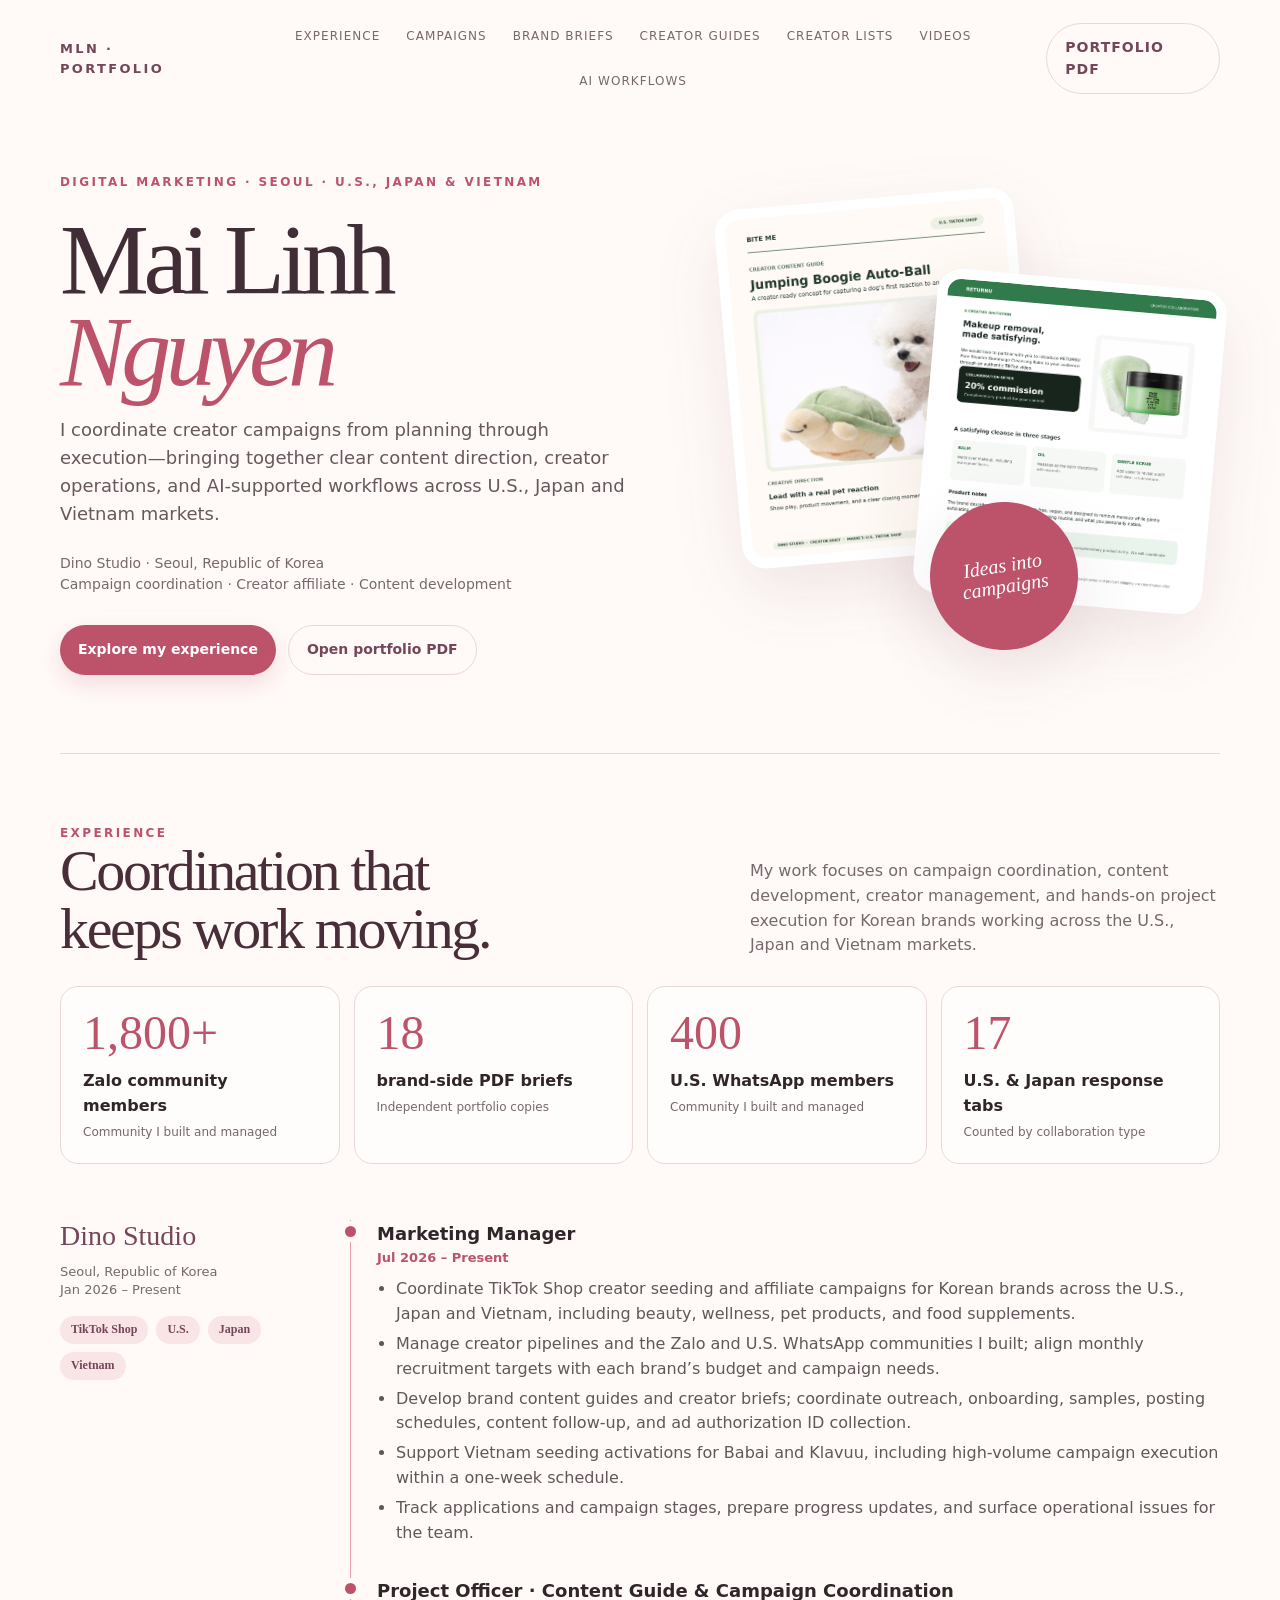
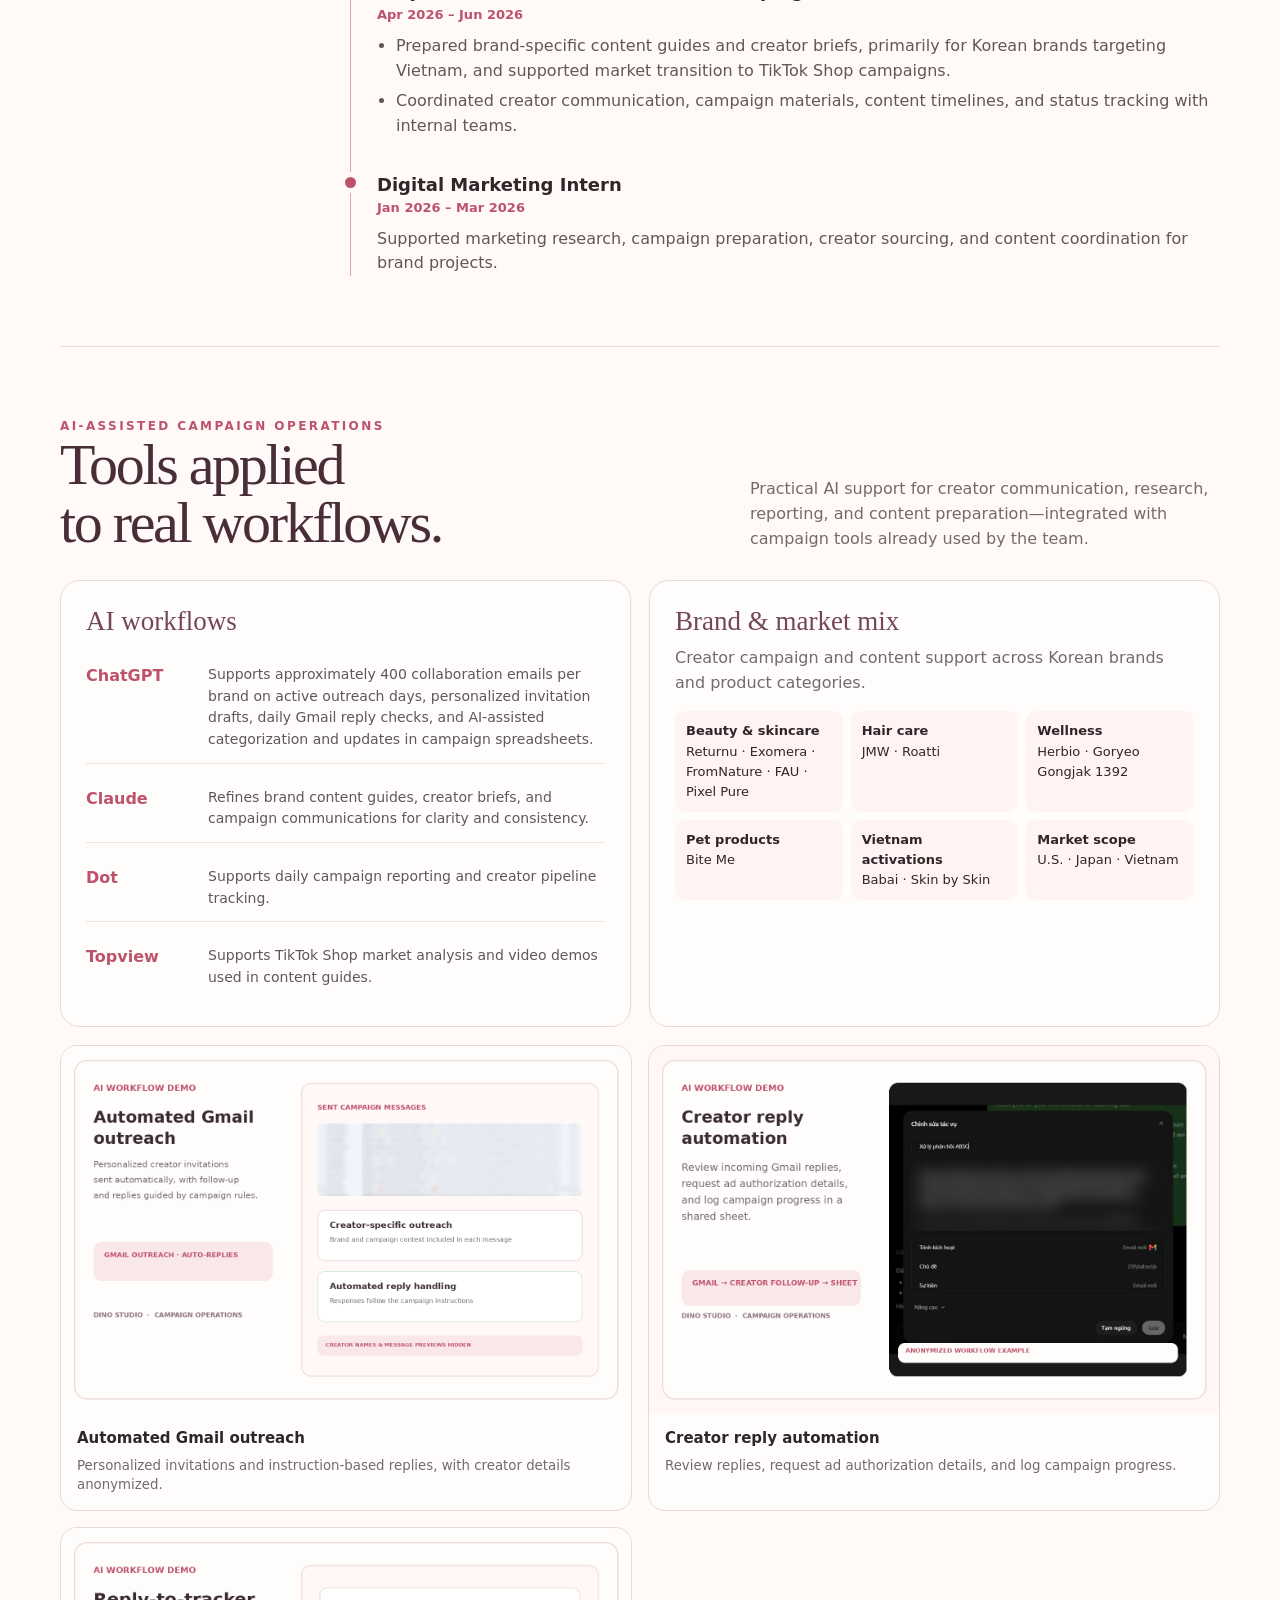
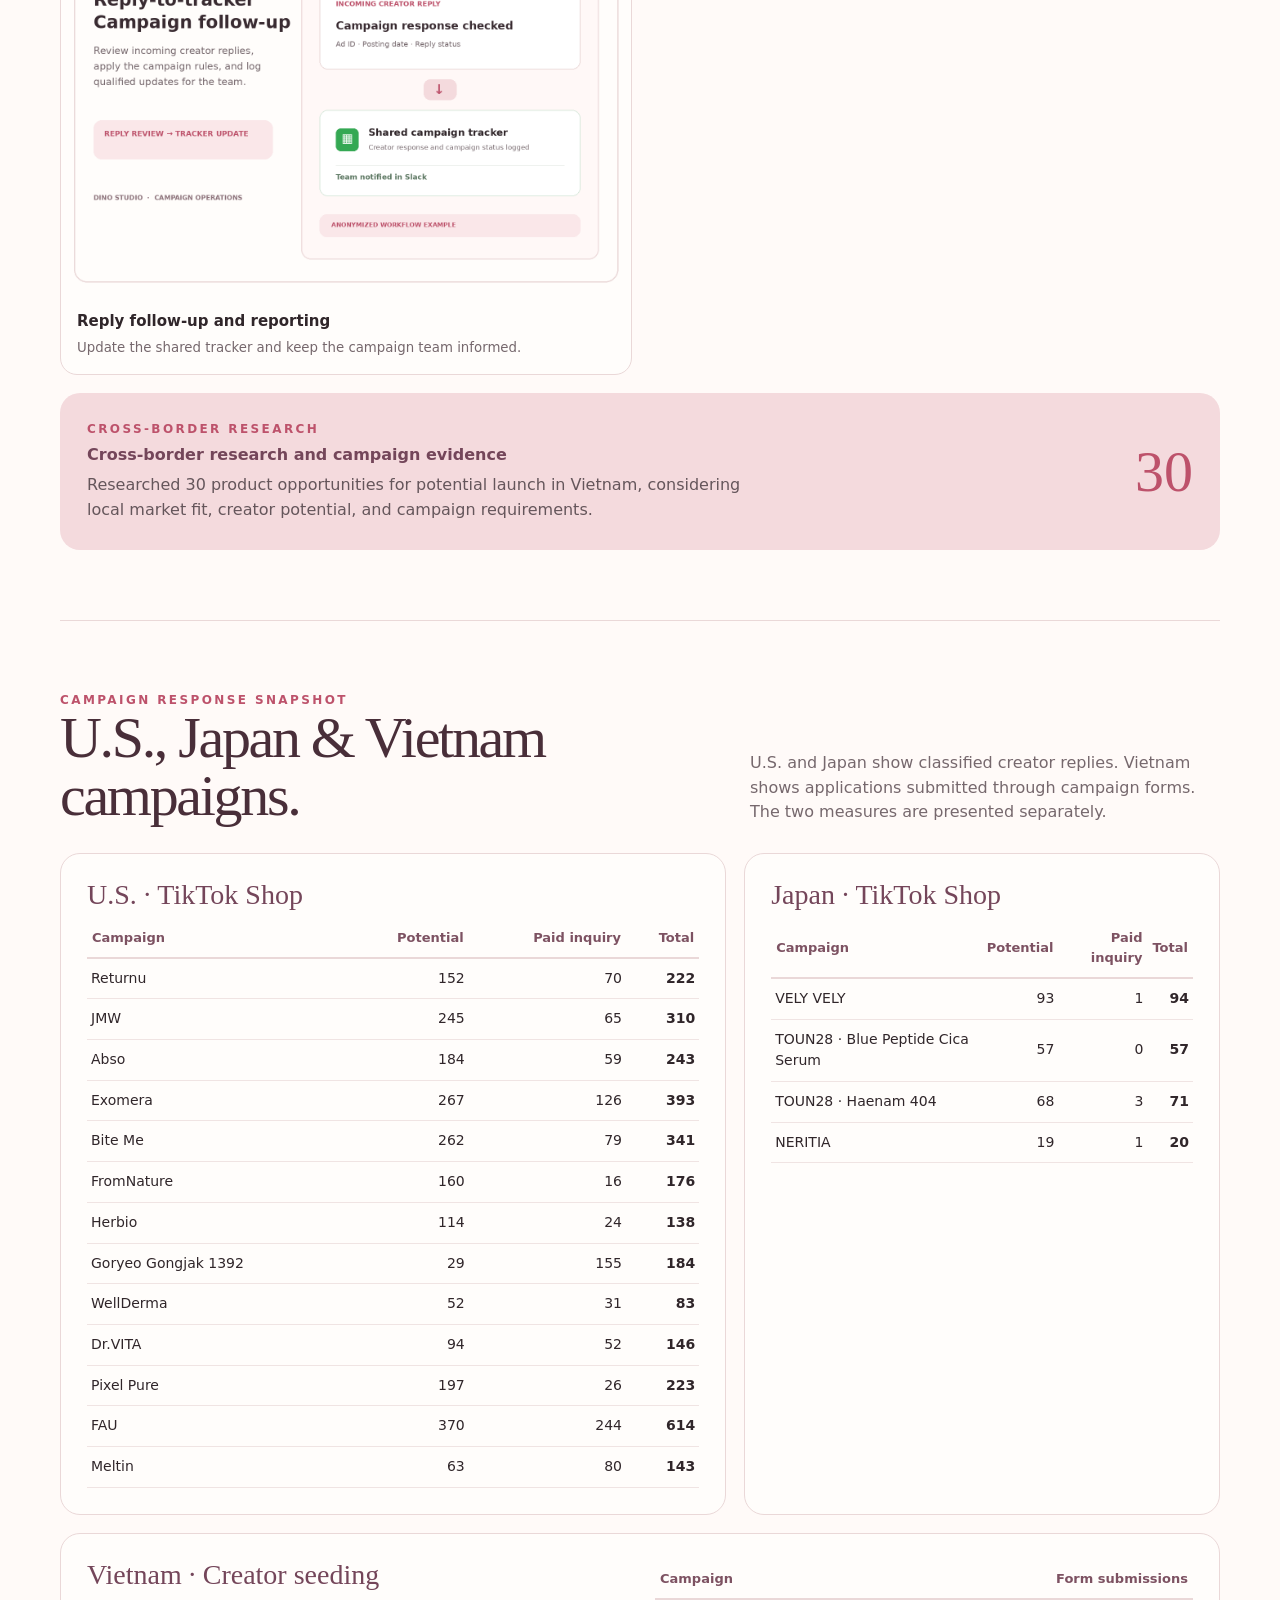
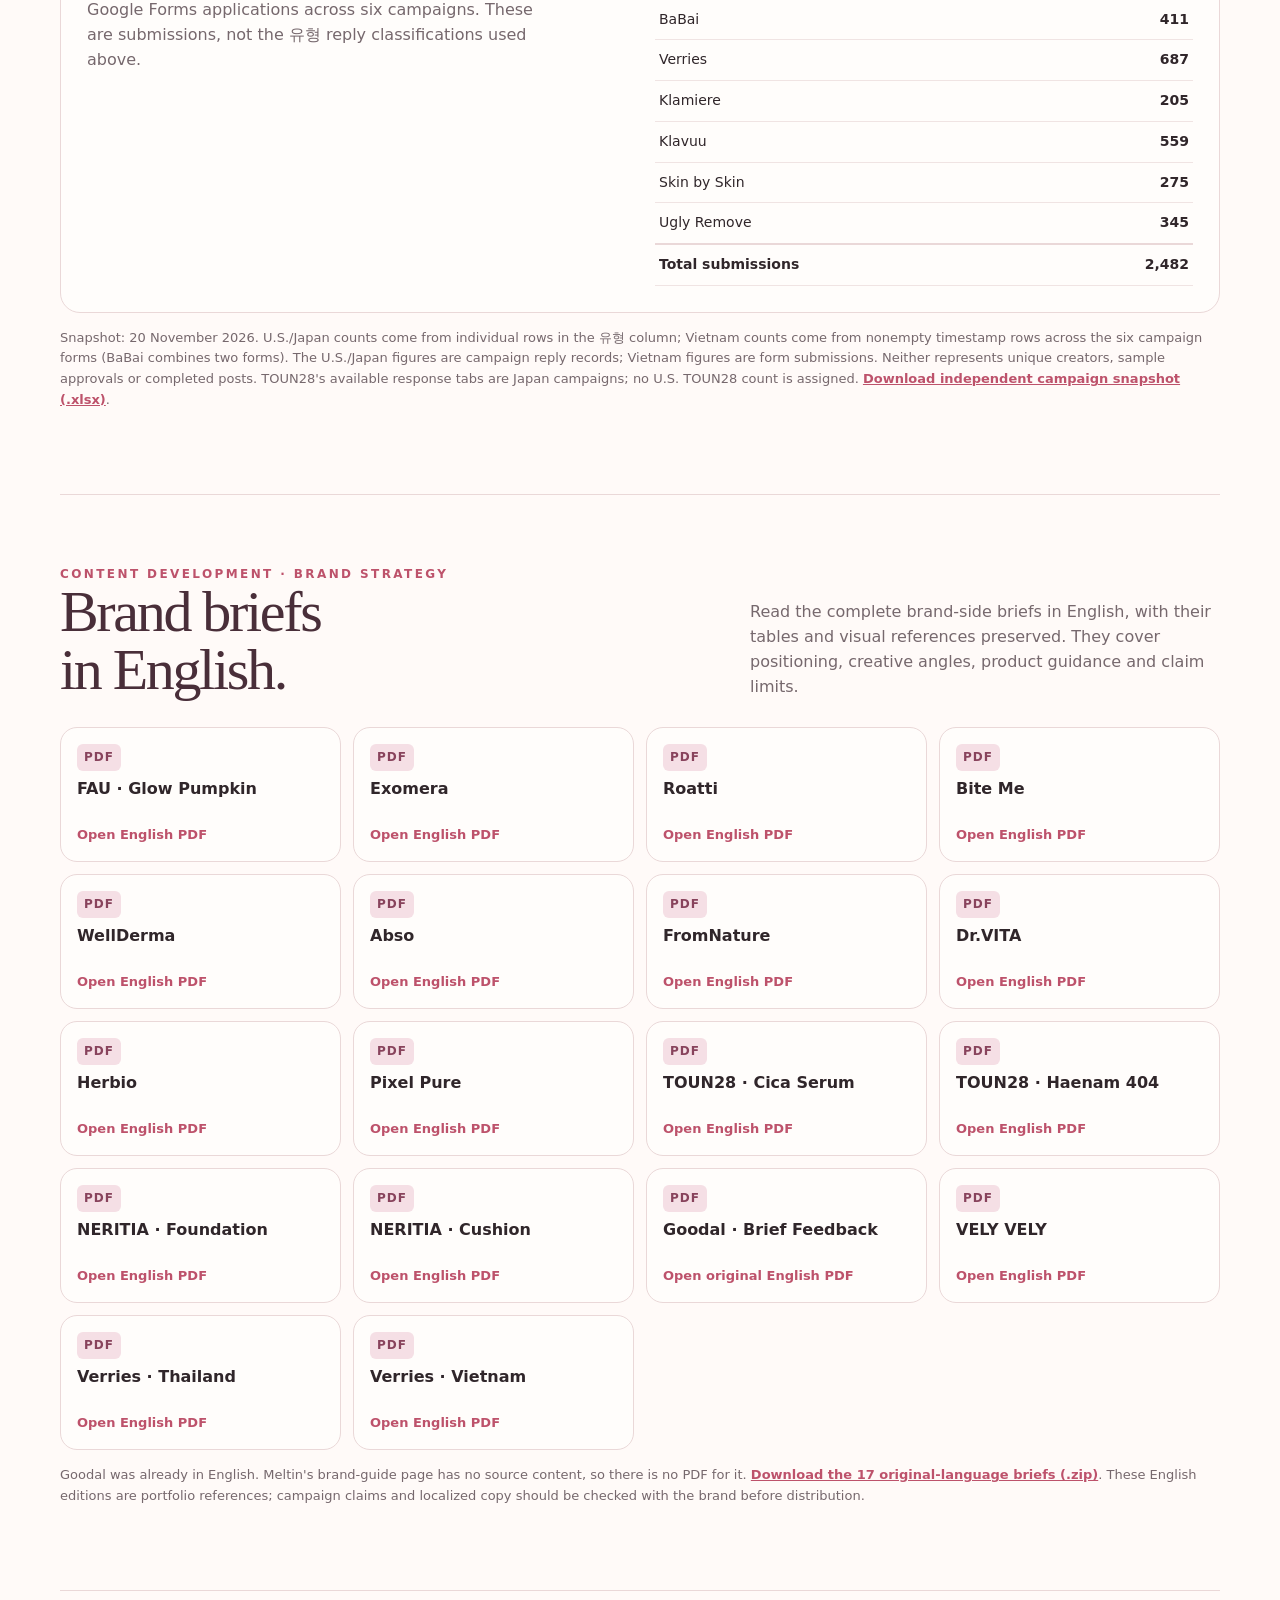
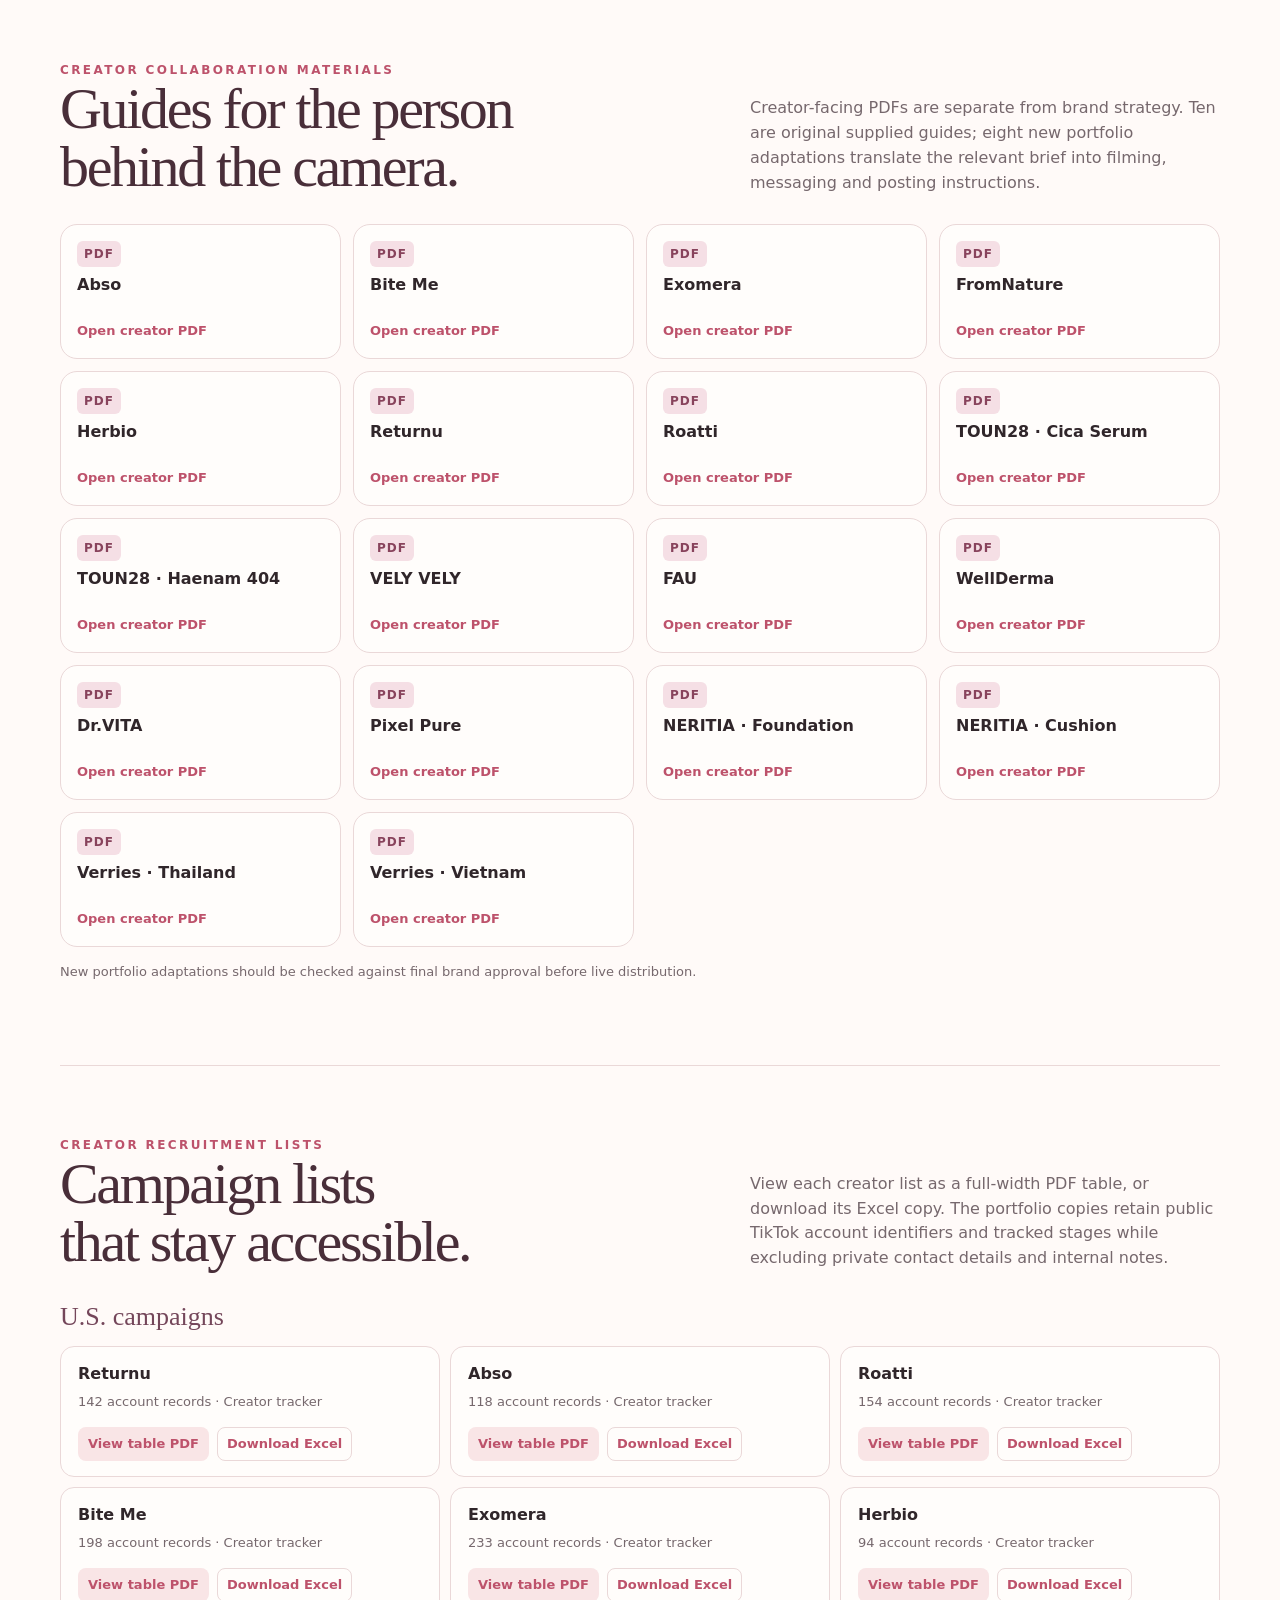
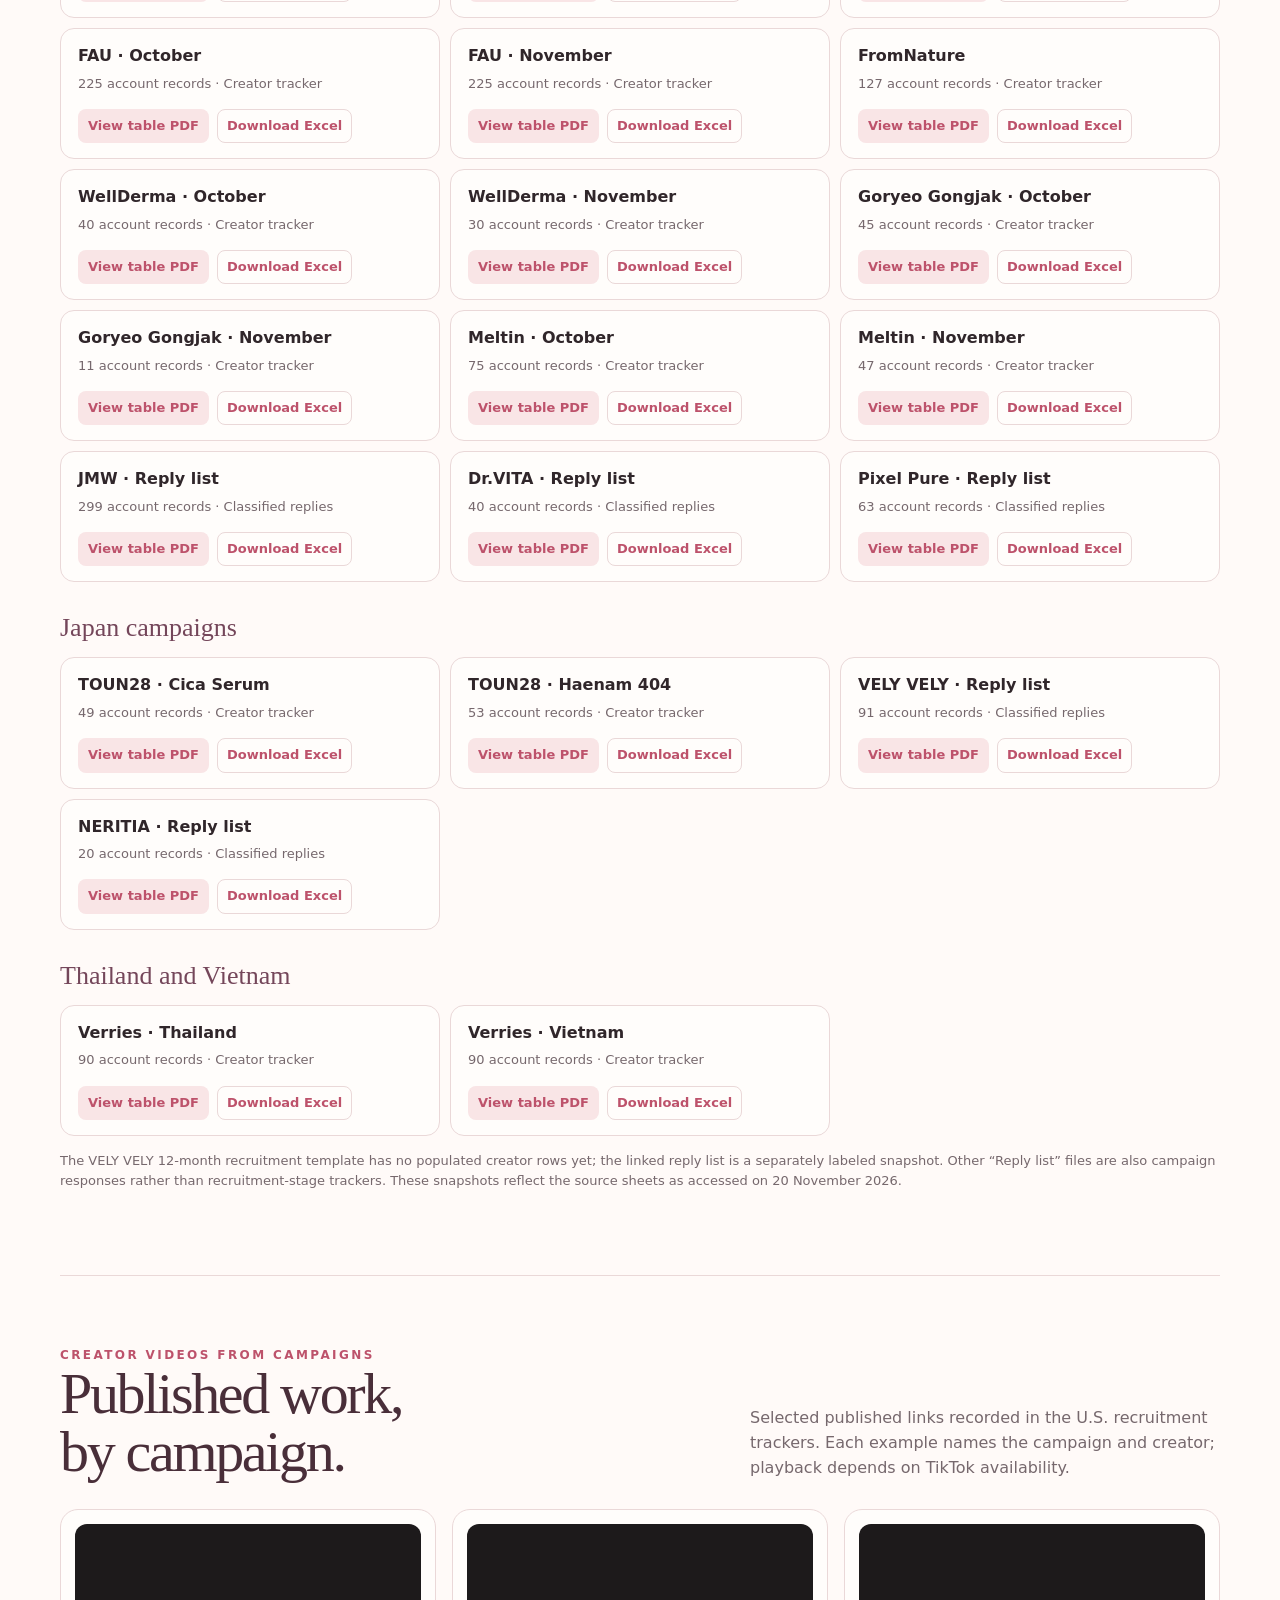
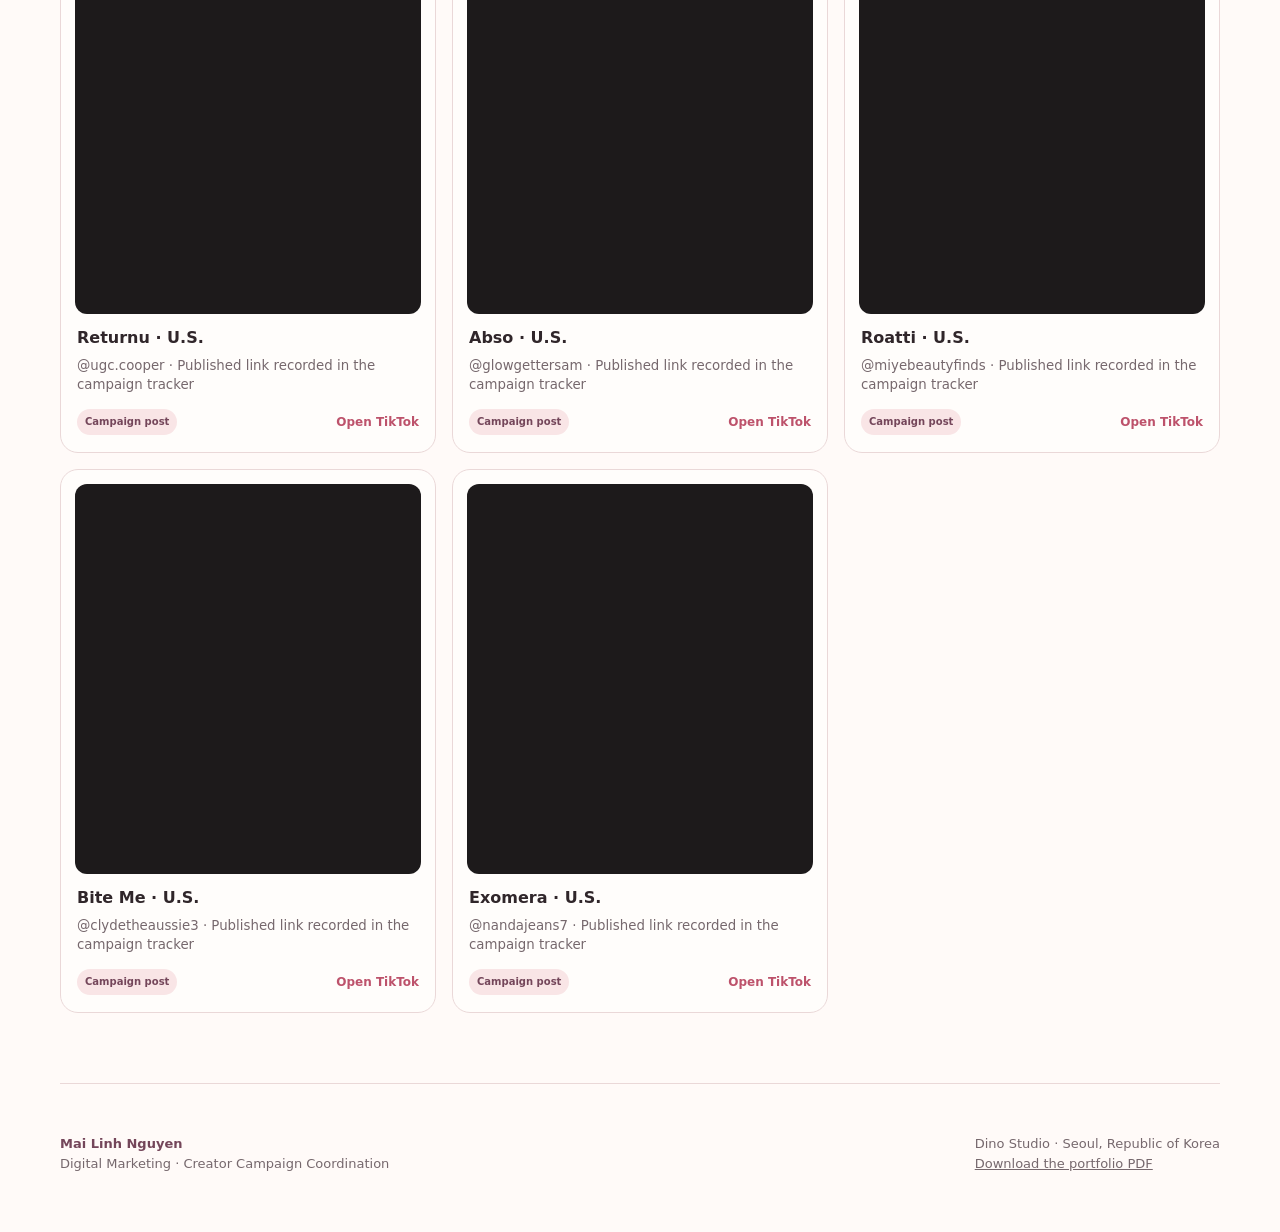
==== commit 7154f8a3: "Add files via upload" ====
--- a/index.html
+++ b/index.html
@@ -23,7 +23,7 @@
 <article class="job"><h3>Digital Marketing Intern</h3><div class="date">Jan 2026 – Mar 2026</div><p>Supported marketing research, campaign preparation, creator sourcing, and content coordination for brand projects.</p></article>
 </div></div></section>
 <section class="wrap section" id="ai"><div class="section-head"><div><div class="eyebrow">AI-assisted campaign operations</div><h2>Tools applied<br>to real workflows.</h2></div><p>Practical AI support for creator communication, research, reporting, and content preparation—integrated with campaign tools already used by the team.</p></div><div class="two-col"><div class="panel"><h3>AI workflows</h3><div class="ai-list"><div class="ai-row"><b>ChatGPT</b><span>Supports approximately 400 collaboration emails per brand on active outreach days, personalized invitation drafts, daily Gmail reply checks, and AI-assisted categorization and updates in campaign spreadsheets.</span></div><div class="ai-row"><b>Claude</b><span>Refines brand content guides, creator briefs, and campaign communications for clarity and consistency.</span></div><div class="ai-row"><b>Dot</b><span>Supports daily campaign reporting and creator pipeline tracking.</span></div><div class="ai-row"><b>Topview</b><span>Supports TikTok Shop market analysis and video demos used in content guides.</span></div></div></div><div class="panel"><h3>Brand & market mix</h3><p style="color:var(--muted);margin-top:-6px">Creator campaign and content support across Korean brands and product categories.</p><div class="brands"><div class="brand-tag"><b>Beauty & skincare</b>Returnu · Exomera · FromNature · FAU · Pixel Pure</div><div class="brand-tag"><b>Hair care</b>JMW · Roatti</div><div class="brand-tag"><b>Wellness</b>Herbio · Goryeo Gongjak 1392</div><div class="brand-tag"><b>Pet products</b>Bite Me</div><div class="brand-tag"><b>Vietnam activations</b>Babai · Skin by Skin</div><div class="brand-tag"><b>Market scope</b>U.S. · Japan · Vietnam</div></div></div></div><div class="workflow-evidence"><article class="evidence-card"><img src="assets/ai-workflow-outreach.png" alt="Anonymized Gmail creator outreach example"><div><b>Automated Gmail outreach</b><small>Personalized invitations and instruction-based replies, with creator details anonymized.</small></div></article><article class="evidence-card"><img src="assets/ai-workflow-setup.png" alt="Anonymized creator reply automation setup"><div><b>Creator reply automation</b><small>Review replies, request ad authorization details, and log campaign progress.</small></div></article><article class="evidence-card"><img src="assets/ai-workflow-report.png" alt="Illustrated creator reply and campaign tracker workflow"><div><b>Reply follow-up and reporting</b><small>Update the shared tracker and keep the campaign team informed.</small></div></article></div><div class="research" style="margin-top:18px"><div><div class="eyebrow">Cross-border research</div><p><a href="#campaigns">Cross-border research and campaign evidence</a></p><p>Researched 30 product opportunities for potential launch in Vietnam, considering local market fit, creator potential, and campaign requirements.</p></div><strong>30</strong></div></section>
-<section class="wrap section" id="campaigns"><div class="section-head"><div><div class="eyebrow">Campaign response snapshot</div><h2>U.S., Japan &amp; Vietnam<br>campaigns.</h2></div><p>U.S. and Japan show classified creator replies. Vietnam shows applications submitted through campaign forms. The two measures are presented separately.</p></div><div class="market-results"><article class="result"><h3>U.S. · TikTok Shop</h3><table><thead><tr><th>Campaign</th><th>Potential</th><th>Paid inquiry</th><th>Total</th></tr></thead><tbody><tr><td>Returnu</td><td>152</td><td>70</td><td><strong>222</strong></td></tr><tr><td>JMW</td><td>245</td><td>65</td><td><strong>310</strong></td></tr><tr><td>Abso</td><td>184</td><td>59</td><td><strong>243</strong></td></tr><tr><td>Exomera</td><td>267</td><td>126</td><td><strong>393</strong></td></tr><tr><td>Bite Me</td><td>262</td><td>79</td><td><strong>341</strong></td></tr><tr><td>FromNature</td><td>160</td><td>16</td><td><strong>176</strong></td></tr><tr><td>Herbio</td><td>114</td><td>24</td><td><strong>138</strong></td></tr><tr><td>Goryeo Gongjak 1392</td><td>29</td><td>155</td><td><strong>184</strong></td></tr><tr><td>WellDerma</td><td>52</td><td>31</td><td><strong>83</strong></td></tr><tr><td>Dr.VITA</td><td>94</td><td>52</td><td><strong>146</strong></td></tr><tr><td>Pixel Pure</td><td>197</td><td>26</td><td><strong>223</strong></td></tr><tr><td>FAU</td><td>370</td><td>244</td><td><strong>614</strong></td></tr><tr><td>Meltin</td><td>63</td><td>80</td><td><strong>143</strong></td></tr></tbody></table></article><article class="result"><h3>Japan · TikTok Shop</h3><table><thead><tr><th>Campaign</th><th>Potential</th><th>Paid inquiry</th><th>Total</th></tr></thead><tbody><tr><td>VELY VELY</td><td>93</td><td>1</td><td><strong>94</strong></td></tr><tr><td>TOUN28 · Blue Peptide Cica Serum</td><td>57</td><td>0</td><td><strong>57</strong></td></tr><tr><td>TOUN28 · Haenam 404</td><td>68</td><td>3</td><td><strong>71</strong></td></tr><tr><td>NERITIA</td><td>19</td><td>1</td><td><strong>20</strong></td></tr></tbody></table></article></div><article class="result vietnam-result"><div><h3>Vietnam · Creator seeding</h3><p>Google Forms applications across six campaigns. These are submissions, not the 유형 reply classifications used above.</p></div><table><thead><tr><th>Campaign</th><th>Form submissions</th></tr></thead><tbody><tr><td>BaBai</td><td><strong>411</strong></td></tr><tr><td>Verries</td><td><strong>687</strong></td></tr><tr><td>Klamiere</td><td><strong>205</strong></td></tr><tr><td>Klavuu</td><td><strong>559</strong></td></tr><tr><td>Skin by Skin</td><td><strong>275</strong></td></tr><tr><td>Ugly Remove</td><td><strong>345</strong></td></tr></tbody><tfoot><tr><td>Total submissions</td><td><strong>2,482</strong></td></tr></tfoot></table></article><p class="note">Snapshot: 20 November 2026. U.S./Japan counts come from individual rows in the 유형 column; Vietnam counts come from nonempty timestamp rows across the six campaign forms (BaBai combines two forms). The U.S./Japan figures are campaign reply records; Vietnam figures are form submissions. Neither represents unique creators, sample approvals or completed posts. TOUN28's available response tabs are Japan campaigns; no U.S. TOUN28 count is assigned. <a href="files/campaign-response-snapshot.xlsx" download>Download independent campaign snapshot (.xlsx)</a>.</p></section><section class="wrap section" id="guides"><div class="section-head"><div><div class="eyebrow">Content development · brand strategy</div><h2>Brand briefs<br>in English.</h2></div><p>Read the complete brand-side briefs in English, with their tables and visual references preserved. They cover positioning, creative angles, product guidance and claim limits.</p></div><div class="library-grid"><a class="document-card" href="files/brand-briefs/FAU.pdf" target="_blank" rel="noopener"><span class="doc-icon">PDF</span><b>FAU · Glow Pumpkin</b><small>Open English PDF</small></a><a class="document-card" href="files/brand-briefs/Exomera.pdf" target="_blank" rel="noopener"><span class="doc-icon">PDF</span><b>Exomera</b><small>Open English PDF</small></a><a class="document-card" href="files/brand-briefs/Roatti.pdf" target="_blank" rel="noopener"><span class="doc-icon">PDF</span><b>Roatti</b><small>Open English PDF</small></a><a class="document-card" href="files/brand-briefs/Bite_Me.pdf" target="_blank" rel="noopener"><span class="doc-icon">PDF</span><b>Bite Me</b><small>Open English PDF</small></a><a class="document-card" href="files/brand-briefs/WellDerma.pdf" target="_blank" rel="noopener"><span class="doc-icon">PDF</span><b>WellDerma</b><small>Open English PDF</small></a><a class="document-card" href="files/brand-briefs/Abso.pdf" target="_blank" rel="noopener"><span class="doc-icon">PDF</span><b>Abso</b><small>Open English PDF</small></a><a class="document-card" href="files/brand-briefs/FromNature.pdf" target="_blank" rel="noopener"><span class="doc-icon">PDF</span><b>FromNature</b><small>Open English PDF</small></a><a class="document-card" href="files/brand-briefs/Dr_VITA.pdf" target="_blank" rel="noopener"><span class="doc-icon">PDF</span><b>Dr.VITA</b><small>Open English PDF</small></a><a class="document-card" href="files/brand-briefs/Herbio.pdf" target="_blank" rel="noopener"><span class="doc-icon">PDF</span><b>Herbio</b><small>Open English PDF</small></a><a class="document-card" href="files/brand-briefs/PixelPure.pdf" target="_blank" rel="noopener"><span class="doc-icon">PDF</span><b>Pixel Pure</b><small>Open English PDF</small></a><a class="document-card" href="files/brand-briefs/TOUN28_Cica.pdf" target="_blank" rel="noopener"><span class="doc-icon">PDF</span><b>TOUN28 · Cica Serum</b><small>Open English PDF</small></a><a class="document-card" href="files/brand-briefs/TOUN28_Haenam404.pdf" target="_blank" rel="noopener"><span class="doc-icon">PDF</span><b>TOUN28 · Haenam 404</b><small>Open English PDF</small></a><a class="document-card" href="files/brand-briefs/Neritia_Foundation.pdf" target="_blank" rel="noopener"><span class="doc-icon">PDF</span><b>NERITIA · Foundation</b><small>Open English PDF</small></a><a class="document-card" href="files/brand-briefs/Neritia_Cushion.pdf" target="_blank" rel="noopener"><span class="doc-icon">PDF</span><b>NERITIA · Cushion</b><small>Open English PDF</small></a><a class="document-card" href="files/brand-briefs/Goodal.pdf" target="_blank" rel="noopener"><span class="doc-icon">PDF</span><b>Goodal · Brief Feedback</b><small>Open original English PDF</small></a><a class="document-card" href="files/brand-briefs/VELY_VELY.pdf" target="_blank" rel="noopener"><span class="doc-icon">PDF</span><b>VELY VELY</b><small>Open English PDF</small></a><a class="document-card" href="files/brand-briefs/Verries_Thailand.pdf" target="_blank" rel="noopener"><span class="doc-icon">PDF</span><b>Verries · Thailand</b><small>Open English PDF</small></a><a class="document-card" href="files/brand-briefs/Verries_Vietnam.pdf" target="_blank" rel="noopener"><span class="doc-icon">PDF</span><b>Verries · Vietnam</b><small>Open English PDF</small></a></div><p class="note">Goodal was already in English. Meltin's brand-guide page has no source content, so there is no PDF for it. <a href="files/brand-briefs/original-language-archive.zip" download>Download the 17 original-language briefs (.zip)</a>. These English editions are portfolio references; campaign claims and localized copy should be checked with the brand before distribution.</p></section><section class="wrap section" id="creator-guides"><div class="section-head"><div><div class="eyebrow">Creator collaboration materials</div><h2>Guides for the person<br>behind the camera.</h2></div><p>Creator-facing PDFs are separate from brand strategy. Ten are original supplied guides; eight new portfolio adaptations translate the relevant brief into filming, messaging and posting instructions.</p></div><div class="library-grid"><a class="document-card" href="files/creator-guides/Abso.pdf" target="_blank" rel="noopener"><span class="doc-icon">PDF</span><b>Abso</b><small>Open creator PDF</small></a><a class="document-card" href="files/creator-guides/Bite_Me.pdf" target="_blank" rel="noopener"><span class="doc-icon">PDF</span><b>Bite Me</b><small>Open creator PDF</small></a><a class="document-card" href="files/creator-guides/Exomera.pdf" target="_blank" rel="noopener"><span class="doc-icon">PDF</span><b>Exomera</b><small>Open creator PDF</small></a><a class="document-card" href="files/creator-guides/FromNature.pdf" target="_blank" rel="noopener"><span class="doc-icon">PDF</span><b>FromNature</b><small>Open creator PDF</small></a><a class="document-card" href="files/creator-guides/Herbio.pdf" target="_blank" rel="noopener"><span class="doc-icon">PDF</span><b>Herbio</b><small>Open creator PDF</small></a><a class="document-card" href="files/creator-guides/Returnu.pdf" target="_blank" rel="noopener"><span class="doc-icon">PDF</span><b>Returnu</b><small>Open creator PDF</small></a><a class="document-card" href="files/creator-guides/Roatti.pdf" target="_blank" rel="noopener"><span class="doc-icon">PDF</span><b>Roatti</b><small>Open creator PDF</small></a><a class="document-card" href="files/creator-guides/TOUN28_Cica.pdf" target="_blank" rel="noopener"><span class="doc-icon">PDF</span><b>TOUN28 · Cica Serum</b><small>Open creator PDF</small></a><a class="document-card" href="files/creator-guides/TOUN28_Haenam404.pdf" target="_blank" rel="noopener"><span class="doc-icon">PDF</span><b>TOUN28 · Haenam 404</b><small>Open creator PDF</small></a><a class="document-card" href="files/creator-guides/VELY_VELY.pdf" target="_blank" rel="noopener"><span class="doc-icon">PDF</span><b>VELY VELY</b><small>Open creator PDF</small></a><a class="document-card" href="files/creator-guides/FAU.pdf" target="_blank" rel="noopener"><span class="doc-icon">PDF</span><b>FAU</b><small>Open creator PDF</small></a><a class="document-card" href="files/creator-guides/WellDerma.pdf" target="_blank" rel="noopener"><span class="doc-icon">PDF</span><b>WellDerma</b><small>Open creator PDF</small></a><a class="document-card" href="files/creator-guides/Dr_VITA.pdf" target="_blank" rel="noopener"><span class="doc-icon">PDF</span><b>Dr.VITA</b><small>Open creator PDF</small></a><a class="document-card" href="files/creator-guides/PixelPure.pdf" target="_blank" rel="noopener"><span class="doc-icon">PDF</span><b>Pixel Pure</b><small>Open creator PDF</small></a><a class="document-card" href="files/creator-guides/Neritia_Foundation.pdf" target="_blank" rel="noopener"><span class="doc-icon">PDF</span><b>NERITIA · Foundation</b><small>Open creator PDF</small></a><a class="document-card" href="files/creator-guides/Neritia_Cushion.pdf" target="_blank" rel="noopener"><span class="doc-icon">PDF</span><b>NERITIA · Cushion</b><small>Open creator PDF</small></a><a class="document-card" href="files/creator-guides/Verries_Thailand.pdf" target="_blank" rel="noopener"><span class="doc-icon">PDF</span><b>Verries · Thailand</b><small>Open creator PDF</small></a><a class="document-card" href="files/creator-guides/Verries_Vietnam.pdf" target="_blank" rel="noopener"><span class="doc-icon">PDF</span><b>Verries · Vietnam</b><small>Open creator PDF</small></a></div><p class="note">New portfolio adaptations should be checked against final brand approval before live distribution.</p></section><section class="wrap section" id="recruitment"><div class="section-head"><div><div class="eyebrow">Creator recruitment lists</div><h2>Campaign lists<br>that stay accessible.</h2></div><p>Open each creator list as a phone-friendly PDF, or download its Excel copy. The portfolio copies retain public TikTok account identifiers and tracked stages while excluding private contact details and internal notes.</p></div><h3 class="group-title">U.S. campaigns</h3><div class="recruit-grid"><article class="recruit-card"><b>Returnu</b><span>142 account records · Creator tracker</span><div class="recruit-actions"><a href="files/recruitment/pdf/Returnu_creator_list.pdf" target="_blank" rel="noopener">Open PDF</a><a href="files/recruitment/Returnu_creator_list.xlsx" download>Download Excel</a></div></article><article class="recruit-card"><b>Abso</b><span>118 account records · Creator tracker</span><div class="recruit-actions"><a href="files/recruitment/pdf/Abso_creator_list.pdf" target="_blank" rel="noopener">Open PDF</a><a href="files/recruitment/Abso_creator_list.xlsx" download>Download Excel</a></div></article><article class="recruit-card"><b>Roatti</b><span>154 account records · Creator tracker</span><div class="recruit-actions"><a href="files/recruitment/pdf/Roatti_creator_list.pdf" target="_blank" rel="noopener">Open PDF</a><a href="files/recruitment/Roatti_creator_list.xlsx" download>Download Excel</a></div></article><article class="recruit-card"><b>Bite Me</b><span>198 account records · Creator tracker</span><div class="recruit-actions"><a href="files/recruitment/pdf/Bite_Me_creator_list.pdf" target="_blank" rel="noopener">Open PDF</a><a href="files/recruitment/Bite_Me_creator_list.xlsx" download>Download Excel</a></div></article><article class="recruit-card"><b>Exomera</b><span>233 account records · Creator tracker</span><div class="recruit-actions"><a href="files/recruitment/pdf/Exomera_creator_list.pdf" target="_blank" rel="noopener">Open PDF</a><a href="files/recruitment/Exomera_creator_list.xlsx" download>Download Excel</a></div></article><article class="recruit-card"><b>Herbio</b><span>94 account records · Creator tracker</span><div class="recruit-actions"><a href="files/recruitment/pdf/Herbio_creator_list.pdf" target="_blank" rel="noopener">Open PDF</a><a href="files/recruitment/Herbio_creator_list.xlsx" download>Download Excel</a></div></article><article class="recruit-card"><b>FAU · October</b><span>225 account records · Creator tracker</span><div class="recruit-actions"><a href="files/recruitment/pdf/FAU_1_creator_list.pdf" target="_blank" rel="noopener">Open PDF</a><a href="files/recruitment/FAU_1_creator_list.xlsx" download>Download Excel</a></div></article><article class="recruit-card"><b>FAU · November</b><span>225 account records · Creator tracker</span><div class="recruit-actions"><a href="files/recruitment/pdf/FAU_2_creator_list.pdf" target="_blank" rel="noopener">Open PDF</a><a href="files/recruitment/FAU_2_creator_list.xlsx" download>Download Excel</a></div></article><article class="recruit-card"><b>FromNature</b><span>127 account records · Creator tracker</span><div class="recruit-actions"><a href="files/recruitment/pdf/FromNature_creator_list.pdf" target="_blank" rel="noopener">Open PDF</a><a href="files/recruitment/FromNature_creator_list.xlsx" download>Download Excel</a></div></article><article class="recruit-card"><b>WellDerma · October</b><span>40 account records · Creator tracker</span><div class="recruit-actions"><a href="files/recruitment/pdf/WellDerma_1_creator_list.pdf" target="_blank" rel="noopener">Open PDF</a><a href="files/recruitment/WellDerma_1_creator_list.xlsx" download>Download Excel</a></div></article><article class="recruit-card"><b>WellDerma · November</b><span>30 account records · Creator tracker</span><div class="recruit-actions"><a href="files/recruitment/pdf/WellDerma_2_creator_list.pdf" target="_blank" rel="noopener">Open PDF</a><a href="files/recruitment/WellDerma_2_creator_list.xlsx" download>Download Excel</a></div></article><article class="recruit-card"><b>Goryeo Gongjak · October</b><span>45 account records · Creator tracker</span><div class="recruit-actions"><a href="files/recruitment/pdf/Goryeo_Gongjak_1_creator_list.pdf" target="_blank" rel="noopener">Open PDF</a><a href="files/recruitment/Goryeo_Gongjak_1_creator_list.xlsx" download>Download Excel</a></div></article><article class="recruit-card"><b>Goryeo Gongjak · November</b><span>11 account records · Creator tracker</span><div class="recruit-actions"><a href="files/recruitment/pdf/Goryeo_Gongjak_2_creator_list.pdf" target="_blank" rel="noopener">Open PDF</a><a href="files/recruitment/Goryeo_Gongjak_2_creator_list.xlsx" download>Download Excel</a></div></article><article class="recruit-card"><b>Meltin · October</b><span>75 account records · Creator tracker</span><div class="recruit-actions"><a href="files/recruitment/pdf/Meltin_1_creator_list.pdf" target="_blank" rel="noopener">Open PDF</a><a href="files/recruitment/Meltin_1_creator_list.xlsx" download>Download Excel</a></div></article><article class="recruit-card"><b>Meltin · November</b><span>47 account records · Creator tracker</span><div class="recruit-actions"><a href="files/recruitment/pdf/Meltin_2_creator_list.pdf" target="_blank" rel="noopener">Open PDF</a><a href="files/recruitment/Meltin_2_creator_list.xlsx" download>Download Excel</a></div></article><article class="recruit-card"><b>JMW · Reply list</b><span>299 account records · Classified replies</span><div class="recruit-actions"><a href="files/recruitment/pdf/JMW_response_creator_list.pdf" target="_blank" rel="noopener">Open PDF</a><a href="files/recruitment/JMW_response_creator_list.xlsx" download>Download Excel</a></div></article><article class="recruit-card"><b>Dr.VITA · Reply list</b><span>40 account records · Classified replies</span><div class="recruit-actions"><a href="files/recruitment/pdf/Dr_VITA_response_creator_list.pdf" target="_blank" rel="noopener">Open PDF</a><a href="files/recruitment/Dr_VITA_response_creator_list.xlsx" download>Download Excel</a></div></article><article class="recruit-card"><b>Pixel Pure · Reply list</b><span>63 account records · Classified replies</span><div class="recruit-actions"><a href="files/recruitment/pdf/PixelPure_response_creator_list.pdf" target="_blank" rel="noopener">Open PDF</a><a href="files/recruitment/PixelPure_response_creator_list.xlsx" download>Download Excel</a></div></article></div><h3 class="group-title">Japan campaigns</h3><div class="recruit-grid"><article class="recruit-card"><b>TOUN28 · Cica Serum</b><span>49 account records · Creator tracker</span><div class="recruit-actions"><a href="files/recruitment/pdf/TOUN28_1_creator_list.pdf" target="_blank" rel="noopener">Open PDF</a><a href="files/recruitment/TOUN28_1_creator_list.xlsx" download>Download Excel</a></div></article><article class="recruit-card"><b>TOUN28 · Haenam 404</b><span>53 account records · Creator tracker</span><div class="recruit-actions"><a href="files/recruitment/pdf/TOUN28_2_creator_list.pdf" target="_blank" rel="noopener">Open PDF</a><a href="files/recruitment/TOUN28_2_creator_list.xlsx" download>Download Excel</a></div></article><article class="recruit-card"><b>VELY VELY · Reply list</b><span>91 account records · Classified replies</span><div class="recruit-actions"><a href="files/recruitment/pdf/VELY_VELY_response_creator_list.pdf" target="_blank" rel="noopener">Open PDF</a><a href="files/recruitment/VELY_VELY_response_creator_list.xlsx" download>Download Excel</a></div></article><article class="recruit-card"><b>NERITIA · Reply list</b><span>20 account records · Classified replies</span><div class="recruit-actions"><a href="files/recruitment/pdf/Neritia_response_creator_list.pdf" target="_blank" rel="noopener">Open PDF</a><a href="files/recruitment/Neritia_response_creator_list.xlsx" download>Download Excel</a></div></article></div><h3 class="group-title">Thailand and Vietnam</h3><div class="recruit-grid"><article class="recruit-card"><b>Verries · Thailand</b><span>90 account records · Creator tracker</span><div class="recruit-actions"><a href="files/recruitment/pdf/Verries_Thailand_creator_list.pdf" target="_blank" rel="noopener">Open PDF</a><a href="files/recruitment/Verries_Thailand_creator_list.xlsx" download>Download Excel</a></div></article><article class="recruit-card"><b>Verries · Vietnam</b><span>90 account records · Creator tracker</span><div class="recruit-actions"><a href="files/recruitment/pdf/Verries_Vietnam_creator_list.pdf" target="_blank" rel="noopener">Open PDF</a><a href="files/recruitment/Verries_Vietnam_creator_list.xlsx" download>Download Excel</a></div></article></div><p class="note">The VELY VELY 12-month recruitment template has no populated creator rows yet; the linked reply list is a separately labeled snapshot. Other “Reply list” files are also campaign responses rather than recruitment-stage trackers. These snapshots reflect the source sheets as accessed on 20 November 2026.</p></section><section class="wrap section" id="videos"><div class="section-head"><div><div class="eyebrow">Creator videos from campaigns</div><h2>Published work,<br>by campaign.</h2></div><p>Selected published links recorded in the U.S. recruitment trackers. Each example names the campaign and creator; playback depends on TikTok availability.</p></div><div class="video-grid"><article class="video-card"><iframe class="video-frame" src="https://www.tiktok.com/player/v1/7700398848564301069?controls=1" title="Returnu · U.S. creator video" loading="lazy" allow="fullscreen; encrypted-media" allowfullscreen></iframe><div class="video-info"><b>Returnu · U.S.</b><small>@ugc.cooper · Published link recorded in the campaign tracker</small><div class="video-actions"><span class="quality-tag">Campaign post</span><a href="https://www.tiktok.com/@ugc.cooper/video/7700398848564301069" target="_blank" rel="noopener">Open TikTok</a></div></div></article><article class="video-card"><iframe class="video-frame" src="https://www.tiktok.com/player/v1/7706369885701541134?controls=1" title="Abso · U.S. creator video" loading="lazy" allow="fullscreen; encrypted-media" allowfullscreen></iframe><div class="video-info"><b>Abso · U.S.</b><small>@glowgettersam · Published link recorded in the campaign tracker</small><div class="video-actions"><span class="quality-tag">Campaign post</span><a href="https://www.tiktok.com/@glowgettersam/video/7706369885701541134" target="_blank" rel="noopener">Open TikTok</a></div></div></article><article class="video-card"><iframe class="video-frame" src="https://www.tiktok.com/player/v1/7700813848529407246?controls=1" title="Roatti · U.S. creator video" loading="lazy" allow="fullscreen; encrypted-media" allowfullscreen></iframe><div class="video-info"><b>Roatti · U.S.</b><small>@miyebeautyfinds · Published link recorded in the campaign tracker</small><div class="video-actions"><span class="quality-tag">Campaign post</span><a href="https://www.tiktok.com/@miyebeautyfinds/video/7700813848529407246" target="_blank" rel="noopener">Open TikTok</a></div></div></article><article class="video-card"><iframe class="video-frame" src="https://www.tiktok.com/player/v1/7708453296280751390?controls=1" title="Bite Me · U.S. creator video" loading="lazy" allow="fullscreen; encrypted-media" allowfullscreen></iframe><div class="video-info"><b>Bite Me · U.S.</b><small>@clydetheaussie3 · Published link recorded in the campaign tracker</small><div class="video-actions"><span class="quality-tag">Campaign post</span><a href="https://www.tiktok.com/@clydetheaussie3/video/7708453296280751390" target="_blank" rel="noopener">Open TikTok</a></div></div></article><article class="video-card"><iframe class="video-frame" src="https://www.tiktok.com/player/v1/7702312580957637901?controls=1" title="Exomera · U.S. creator video" loading="lazy" allow="fullscreen; encrypted-media" allowfullscreen></iframe><div class="video-info"><b>Exomera · U.S.</b><small>@nandajeans7 · Published link recorded in the campaign tracker</small><div class="video-actions"><span class="quality-tag">Campaign post</span><a href="https://www.tiktok.com/@nandajeans7/video/7702312580957637901" target="_blank" rel="noopener">Open TikTok</a></div></div></article></div></section>
+<section class="wrap section" id="campaigns"><div class="section-head"><div><div class="eyebrow">Campaign response snapshot</div><h2>U.S., Japan &amp; Vietnam<br>campaigns.</h2></div><p>U.S. and Japan show classified creator replies. Vietnam shows applications submitted through campaign forms. The two measures are presented separately.</p></div><div class="market-results"><article class="result"><h3>U.S. · TikTok Shop</h3><table><thead><tr><th>Campaign</th><th>Potential</th><th>Paid inquiry</th><th>Total</th></tr></thead><tbody><tr><td>Returnu</td><td>152</td><td>70</td><td><strong>222</strong></td></tr><tr><td>JMW</td><td>245</td><td>65</td><td><strong>310</strong></td></tr><tr><td>Abso</td><td>184</td><td>59</td><td><strong>243</strong></td></tr><tr><td>Exomera</td><td>267</td><td>126</td><td><strong>393</strong></td></tr><tr><td>Bite Me</td><td>262</td><td>79</td><td><strong>341</strong></td></tr><tr><td>FromNature</td><td>160</td><td>16</td><td><strong>176</strong></td></tr><tr><td>Herbio</td><td>114</td><td>24</td><td><strong>138</strong></td></tr><tr><td>Goryeo Gongjak 1392</td><td>29</td><td>155</td><td><strong>184</strong></td></tr><tr><td>WellDerma</td><td>52</td><td>31</td><td><strong>83</strong></td></tr><tr><td>Dr.VITA</td><td>94</td><td>52</td><td><strong>146</strong></td></tr><tr><td>Pixel Pure</td><td>197</td><td>26</td><td><strong>223</strong></td></tr><tr><td>FAU</td><td>370</td><td>244</td><td><strong>614</strong></td></tr><tr><td>Meltin</td><td>63</td><td>80</td><td><strong>143</strong></td></tr></tbody></table></article><article class="result"><h3>Japan · TikTok Shop</h3><table><thead><tr><th>Campaign</th><th>Potential</th><th>Paid inquiry</th><th>Total</th></tr></thead><tbody><tr><td>VELY VELY</td><td>93</td><td>1</td><td><strong>94</strong></td></tr><tr><td>TOUN28 · Blue Peptide Cica Serum</td><td>57</td><td>0</td><td><strong>57</strong></td></tr><tr><td>TOUN28 · Haenam 404</td><td>68</td><td>3</td><td><strong>71</strong></td></tr><tr><td>NERITIA</td><td>19</td><td>1</td><td><strong>20</strong></td></tr></tbody></table></article></div><article class="result vietnam-result"><div><h3>Vietnam · Creator seeding</h3><p>Google Forms applications across six campaigns. These are submissions, not the 유형 reply classifications used above.</p></div><table><thead><tr><th>Campaign</th><th>Form submissions</th></tr></thead><tbody><tr><td>BaBai</td><td><strong>411</strong></td></tr><tr><td>Verries</td><td><strong>687</strong></td></tr><tr><td>Klamiere</td><td><strong>205</strong></td></tr><tr><td>Klavuu</td><td><strong>559</strong></td></tr><tr><td>Skin by Skin</td><td><strong>275</strong></td></tr><tr><td>Ugly Remove</td><td><strong>345</strong></td></tr></tbody><tfoot><tr><td>Total submissions</td><td><strong>2,482</strong></td></tr></tfoot></table></article><p class="note">Snapshot: 20 November 2026. U.S./Japan counts come from individual rows in the 유형 column; Vietnam counts come from nonempty timestamp rows across the six campaign forms (BaBai combines two forms). The U.S./Japan figures are campaign reply records; Vietnam figures are form submissions. Neither represents unique creators, sample approvals or completed posts. TOUN28's available response tabs are Japan campaigns; no U.S. TOUN28 count is assigned. <a href="files/campaign-response-snapshot.xlsx" download>Download independent campaign snapshot (.xlsx)</a>.</p></section><section class="wrap section" id="guides"><div class="section-head"><div><div class="eyebrow">Content development · brand strategy</div><h2>Brand briefs<br>in English.</h2></div><p>Read the complete brand-side briefs in English, with their tables and visual references preserved. They cover positioning, creative angles, product guidance and claim limits.</p></div><div class="library-grid"><a class="document-card" href="files/brand-briefs/FAU.pdf" target="_blank" rel="noopener"><span class="doc-icon">PDF</span><b>FAU · Glow Pumpkin</b><small>Open English PDF</small></a><a class="document-card" href="files/brand-briefs/Exomera.pdf" target="_blank" rel="noopener"><span class="doc-icon">PDF</span><b>Exomera</b><small>Open English PDF</small></a><a class="document-card" href="files/brand-briefs/Roatti.pdf" target="_blank" rel="noopener"><span class="doc-icon">PDF</span><b>Roatti</b><small>Open English PDF</small></a><a class="document-card" href="files/brand-briefs/Bite_Me.pdf" target="_blank" rel="noopener"><span class="doc-icon">PDF</span><b>Bite Me</b><small>Open English PDF</small></a><a class="document-card" href="files/brand-briefs/WellDerma.pdf" target="_blank" rel="noopener"><span class="doc-icon">PDF</span><b>WellDerma</b><small>Open English PDF</small></a><a class="document-card" href="files/brand-briefs/Abso.pdf" target="_blank" rel="noopener"><span class="doc-icon">PDF</span><b>Abso</b><small>Open English PDF</small></a><a class="document-card" href="files/brand-briefs/FromNature.pdf" target="_blank" rel="noopener"><span class="doc-icon">PDF</span><b>FromNature</b><small>Open English PDF</small></a><a class="document-card" href="files/brand-briefs/Dr_VITA.pdf" target="_blank" rel="noopener"><span class="doc-icon">PDF</span><b>Dr.VITA</b><small>Open English PDF</small></a><a class="document-card" href="files/brand-briefs/Herbio.pdf" target="_blank" rel="noopener"><span class="doc-icon">PDF</span><b>Herbio</b><small>Open English PDF</small></a><a class="document-card" href="files/brand-briefs/PixelPure.pdf" target="_blank" rel="noopener"><span class="doc-icon">PDF</span><b>Pixel Pure</b><small>Open English PDF</small></a><a class="document-card" href="files/brand-briefs/TOUN28_Cica.pdf" target="_blank" rel="noopener"><span class="doc-icon">PDF</span><b>TOUN28 · Cica Serum</b><small>Open English PDF</small></a><a class="document-card" href="files/brand-briefs/TOUN28_Haenam404.pdf" target="_blank" rel="noopener"><span class="doc-icon">PDF</span><b>TOUN28 · Haenam 404</b><small>Open English PDF</small></a><a class="document-card" href="files/brand-briefs/Neritia_Foundation.pdf" target="_blank" rel="noopener"><span class="doc-icon">PDF</span><b>NERITIA · Foundation</b><small>Open English PDF</small></a><a class="document-card" href="files/brand-briefs/Neritia_Cushion.pdf" target="_blank" rel="noopener"><span class="doc-icon">PDF</span><b>NERITIA · Cushion</b><small>Open English PDF</small></a><a class="document-card" href="files/brand-briefs/Goodal.pdf" target="_blank" rel="noopener"><span class="doc-icon">PDF</span><b>Goodal · Brief Feedback</b><small>Open original English PDF</small></a><a class="document-card" href="files/brand-briefs/VELY_VELY.pdf" target="_blank" rel="noopener"><span class="doc-icon">PDF</span><b>VELY VELY</b><small>Open English PDF</small></a><a class="document-card" href="files/brand-briefs/Verries_Thailand.pdf" target="_blank" rel="noopener"><span class="doc-icon">PDF</span><b>Verries · Thailand</b><small>Open English PDF</small></a><a class="document-card" href="files/brand-briefs/Verries_Vietnam.pdf" target="_blank" rel="noopener"><span class="doc-icon">PDF</span><b>Verries · Vietnam</b><small>Open English PDF</small></a></div><p class="note">Goodal was already in English. Meltin's brand-guide page has no source content, so there is no PDF for it. <a href="files/brand-briefs/original-language-archive.zip" download>Download the 17 original-language briefs (.zip)</a>. These English editions are portfolio references; campaign claims and localized copy should be checked with the brand before distribution.</p></section><section class="wrap section" id="creator-guides"><div class="section-head"><div><div class="eyebrow">Creator collaboration materials</div><h2>Guides for the person<br>behind the camera.</h2></div><p>Creator-facing PDFs are separate from brand strategy. Ten are original supplied guides; eight new portfolio adaptations translate the relevant brief into filming, messaging and posting instructions.</p></div><div class="library-grid"><a class="document-card" href="files/creator-guides/Abso.pdf" target="_blank" rel="noopener"><span class="doc-icon">PDF</span><b>Abso</b><small>Open creator PDF</small></a><a class="document-card" href="files/creator-guides/Bite_Me.pdf" target="_blank" rel="noopener"><span class="doc-icon">PDF</span><b>Bite Me</b><small>Open creator PDF</small></a><a class="document-card" href="files/creator-guides/Exomera.pdf" target="_blank" rel="noopener"><span class="doc-icon">PDF</span><b>Exomera</b><small>Open creator PDF</small></a><a class="document-card" href="files/creator-guides/FromNature.pdf" target="_blank" rel="noopener"><span class="doc-icon">PDF</span><b>FromNature</b><small>Open creator PDF</small></a><a class="document-card" href="files/creator-guides/Herbio.pdf" target="_blank" rel="noopener"><span class="doc-icon">PDF</span><b>Herbio</b><small>Open creator PDF</small></a><a class="document-card" href="files/creator-guides/Returnu.pdf" target="_blank" rel="noopener"><span class="doc-icon">PDF</span><b>Returnu</b><small>Open creator PDF</small></a><a class="document-card" href="files/creator-guides/Roatti.pdf" target="_blank" rel="noopener"><span class="doc-icon">PDF</span><b>Roatti</b><small>Open creator PDF</small></a><a class="document-card" href="files/creator-guides/TOUN28_Cica.pdf" target="_blank" rel="noopener"><span class="doc-icon">PDF</span><b>TOUN28 · Cica Serum</b><small>Open creator PDF</small></a><a class="document-card" href="files/creator-guides/TOUN28_Haenam404.pdf" target="_blank" rel="noopener"><span class="doc-icon">PDF</span><b>TOUN28 · Haenam 404</b><small>Open creator PDF</small></a><a class="document-card" href="files/creator-guides/VELY_VELY.pdf" target="_blank" rel="noopener"><span class="doc-icon">PDF</span><b>VELY VELY</b><small>Open creator PDF</small></a><a class="document-card" href="files/creator-guides/FAU.pdf" target="_blank" rel="noopener"><span class="doc-icon">PDF</span><b>FAU</b><small>Open creator PDF</small></a><a class="document-card" href="files/creator-guides/WellDerma.pdf" target="_blank" rel="noopener"><span class="doc-icon">PDF</span><b>WellDerma</b><small>Open creator PDF</small></a><a class="document-card" href="files/creator-guides/Dr_VITA.pdf" target="_blank" rel="noopener"><span class="doc-icon">PDF</span><b>Dr.VITA</b><small>Open creator PDF</small></a><a class="document-card" href="files/creator-guides/PixelPure.pdf" target="_blank" rel="noopener"><span class="doc-icon">PDF</span><b>Pixel Pure</b><small>Open creator PDF</small></a><a class="document-card" href="files/creator-guides/Neritia_Foundation.pdf" target="_blank" rel="noopener"><span class="doc-icon">PDF</span><b>NERITIA · Foundation</b><small>Open creator PDF</small></a><a class="document-card" href="files/creator-guides/Neritia_Cushion.pdf" target="_blank" rel="noopener"><span class="doc-icon">PDF</span><b>NERITIA · Cushion</b><small>Open creator PDF</small></a><a class="document-card" href="files/creator-guides/Verries_Thailand.pdf" target="_blank" rel="noopener"><span class="doc-icon">PDF</span><b>Verries · Thailand</b><small>Open creator PDF</small></a><a class="document-card" href="files/creator-guides/Verries_Vietnam.pdf" target="_blank" rel="noopener"><span class="doc-icon">PDF</span><b>Verries · Vietnam</b><small>Open creator PDF</small></a></div><p class="note">New portfolio adaptations should be checked against final brand approval before live distribution.</p></section><section class="wrap section" id="recruitment"><div class="section-head"><div><div class="eyebrow">Creator recruitment lists</div><h2>Campaign lists<br>that stay accessible.</h2></div><p>View each creator list as a full-width PDF table, or download its Excel copy. The portfolio copies retain public TikTok account identifiers and tracked stages while excluding private contact details and internal notes.</p></div><h3 class="group-title">U.S. campaigns</h3><div class="recruit-grid"><article class="recruit-card"><b>Returnu</b><span>142 account records · Creator tracker</span><div class="recruit-actions"><a href="files/recruitment/pdf/Returnu_creator_list.pdf" target="_blank" rel="noopener">View table PDF</a><a href="files/recruitment/Returnu_creator_list.xlsx" download>Download Excel</a></div></article><article class="recruit-card"><b>Abso</b><span>118 account records · Creator tracker</span><div class="recruit-actions"><a href="files/recruitment/pdf/Abso_creator_list.pdf" target="_blank" rel="noopener">View table PDF</a><a href="files/recruitment/Abso_creator_list.xlsx" download>Download Excel</a></div></article><article class="recruit-card"><b>Roatti</b><span>154 account records · Creator tracker</span><div class="recruit-actions"><a href="files/recruitment/pdf/Roatti_creator_list.pdf" target="_blank" rel="noopener">View table PDF</a><a href="files/recruitment/Roatti_creator_list.xlsx" download>Download Excel</a></div></article><article class="recruit-card"><b>Bite Me</b><span>198 account records · Creator tracker</span><div class="recruit-actions"><a href="files/recruitment/pdf/Bite_Me_creator_list.pdf" target="_blank" rel="noopener">View table PDF</a><a href="files/recruitment/Bite_Me_creator_list.xlsx" download>Download Excel</a></div></article><article class="recruit-card"><b>Exomera</b><span>233 account records · Creator tracker</span><div class="recruit-actions"><a href="files/recruitment/pdf/Exomera_creator_list.pdf" target="_blank" rel="noopener">View table PDF</a><a href="files/recruitment/Exomera_creator_list.xlsx" download>Download Excel</a></div></article><article class="recruit-card"><b>Herbio</b><span>94 account records · Creator tracker</span><div class="recruit-actions"><a href="files/recruitment/pdf/Herbio_creator_list.pdf" target="_blank" rel="noopener">View table PDF</a><a href="files/recruitment/Herbio_creator_list.xlsx" download>Download Excel</a></div></article><article class="recruit-card"><b>FAU · October</b><span>225 account records · Creator tracker</span><div class="recruit-actions"><a href="files/recruitment/pdf/FAU_1_creator_list.pdf" target="_blank" rel="noopener">View table PDF</a><a href="files/recruitment/FAU_1_creator_list.xlsx" download>Download Excel</a></div></article><article class="recruit-card"><b>FAU · November</b><span>225 account records · Creator tracker</span><div class="recruit-actions"><a href="files/recruitment/pdf/FAU_2_creator_list.pdf" target="_blank" rel="noopener">View table PDF</a><a href="files/recruitment/FAU_2_creator_list.xlsx" download>Download Excel</a></div></article><article class="recruit-card"><b>FromNature</b><span>127 account records · Creator tracker</span><div class="recruit-actions"><a href="files/recruitment/pdf/FromNature_creator_list.pdf" target="_blank" rel="noopener">View table PDF</a><a href="files/recruitment/FromNature_creator_list.xlsx" download>Download Excel</a></div></article><article class="recruit-card"><b>WellDerma · October</b><span>40 account records · Creator tracker</span><div class="recruit-actions"><a href="files/recruitment/pdf/WellDerma_1_creator_list.pdf" target="_blank" rel="noopener">View table PDF</a><a href="files/recruitment/WellDerma_1_creator_list.xlsx" download>Download Excel</a></div></article><article class="recruit-card"><b>WellDerma · November</b><span>30 account records · Creator tracker</span><div class="recruit-actions"><a href="files/recruitment/pdf/WellDerma_2_creator_list.pdf" target="_blank" rel="noopener">View table PDF</a><a href="files/recruitment/WellDerma_2_creator_list.xlsx" download>Download Excel</a></div></article><article class="recruit-card"><b>Goryeo Gongjak · October</b><span>45 account records · Creator tracker</span><div class="recruit-actions"><a href="files/recruitment/pdf/Goryeo_Gongjak_1_creator_list.pdf" target="_blank" rel="noopener">View table PDF</a><a href="files/recruitment/Goryeo_Gongjak_1_creator_list.xlsx" download>Download Excel</a></div></article><article class="recruit-card"><b>Goryeo Gongjak · November</b><span>11 account records · Creator tracker</span><div class="recruit-actions"><a href="files/recruitment/pdf/Goryeo_Gongjak_2_creator_list.pdf" target="_blank" rel="noopener">View table PDF</a><a href="files/recruitment/Goryeo_Gongjak_2_creator_list.xlsx" download>Download Excel</a></div></article><article class="recruit-card"><b>Meltin · October</b><span>75 account records · Creator tracker</span><div class="recruit-actions"><a href="files/recruitment/pdf/Meltin_1_creator_list.pdf" target="_blank" rel="noopener">View table PDF</a><a href="files/recruitment/Meltin_1_creator_list.xlsx" download>Download Excel</a></div></article><article class="recruit-card"><b>Meltin · November</b><span>47 account records · Creator tracker</span><div class="recruit-actions"><a href="files/recruitment/pdf/Meltin_2_creator_list.pdf" target="_blank" rel="noopener">View table PDF</a><a href="files/recruitment/Meltin_2_creator_list.xlsx" download>Download Excel</a></div></article><article class="recruit-card"><b>JMW · Reply list</b><span>299 account records · Classified replies</span><div class="recruit-actions"><a href="files/recruitment/pdf/JMW_response_creator_list.pdf" target="_blank" rel="noopener">View table PDF</a><a href="files/recruitment/JMW_response_creator_list.xlsx" download>Download Excel</a></div></article><article class="recruit-card"><b>Dr.VITA · Reply list</b><span>40 account records · Classified replies</span><div class="recruit-actions"><a href="files/recruitment/pdf/Dr_VITA_response_creator_list.pdf" target="_blank" rel="noopener">View table PDF</a><a href="files/recruitment/Dr_VITA_response_creator_list.xlsx" download>Download Excel</a></div></article><article class="recruit-card"><b>Pixel Pure · Reply list</b><span>63 account records · Classified replies</span><div class="recruit-actions"><a href="files/recruitment/pdf/PixelPure_response_creator_list.pdf" target="_blank" rel="noopener">View table PDF</a><a href="files/recruitment/PixelPure_response_creator_list.xlsx" download>Download Excel</a></div></article></div><h3 class="group-title">Japan campaigns</h3><div class="recruit-grid"><article class="recruit-card"><b>TOUN28 · Cica Serum</b><span>49 account records · Creator tracker</span><div class="recruit-actions"><a href="files/recruitment/pdf/TOUN28_1_creator_list.pdf" target="_blank" rel="noopener">View table PDF</a><a href="files/recruitment/TOUN28_1_creator_list.xlsx" download>Download Excel</a></div></article><article class="recruit-card"><b>TOUN28 · Haenam 404</b><span>53 account records · Creator tracker</span><div class="recruit-actions"><a href="files/recruitment/pdf/TOUN28_2_creator_list.pdf" target="_blank" rel="noopener">View table PDF</a><a href="files/recruitment/TOUN28_2_creator_list.xlsx" download>Download Excel</a></div></article><article class="recruit-card"><b>VELY VELY · Reply list</b><span>91 account records · Classified replies</span><div class="recruit-actions"><a href="files/recruitment/pdf/VELY_VELY_response_creator_list.pdf" target="_blank" rel="noopener">View table PDF</a><a href="files/recruitment/VELY_VELY_response_creator_list.xlsx" download>Download Excel</a></div></article><article class="recruit-card"><b>NERITIA · Reply list</b><span>20 account records · Classified replies</span><div class="recruit-actions"><a href="files/recruitment/pdf/Neritia_response_creator_list.pdf" target="_blank" rel="noopener">View table PDF</a><a href="files/recruitment/Neritia_response_creator_list.xlsx" download>Download Excel</a></div></article></div><h3 class="group-title">Thailand and Vietnam</h3><div class="recruit-grid"><article class="recruit-card"><b>Verries · Thailand</b><span>90 account records · Creator tracker</span><div class="recruit-actions"><a href="files/recruitment/pdf/Verries_Thailand_creator_list.pdf" target="_blank" rel="noopener">View table PDF</a><a href="files/recruitment/Verries_Thailand_creator_list.xlsx" download>Download Excel</a></div></article><article class="recruit-card"><b>Verries · Vietnam</b><span>90 account records · Creator tracker</span><div class="recruit-actions"><a href="files/recruitment/pdf/Verries_Vietnam_creator_list.pdf" target="_blank" rel="noopener">View table PDF</a><a href="files/recruitment/Verries_Vietnam_creator_list.xlsx" download>Download Excel</a></div></article></div><p class="note">The VELY VELY 12-month recruitment template has no populated creator rows yet; the linked reply list is a separately labeled snapshot. Other “Reply list” files are also campaign responses rather than recruitment-stage trackers. These snapshots reflect the source sheets as accessed on 20 November 2026.</p></section><section class="wrap section" id="videos"><div class="section-head"><div><div class="eyebrow">Creator videos from campaigns</div><h2>Published work,<br>by campaign.</h2></div><p>Selected published links recorded in the U.S. recruitment trackers. Each example names the campaign and creator; playback depends on TikTok availability.</p></div><div class="video-grid"><article class="video-card"><iframe class="video-frame" src="https://www.tiktok.com/player/v1/7700398848564301069?controls=1" title="Returnu · U.S. creator video" loading="lazy" allow="fullscreen; encrypted-media" allowfullscreen></iframe><div class="video-info"><b>Returnu · U.S.</b><small>@ugc.cooper · Published link recorded in the campaign tracker</small><div class="video-actions"><span class="quality-tag">Campaign post</span><a href="https://www.tiktok.com/@ugc.cooper/video/7700398848564301069" target="_blank" rel="noopener">Open TikTok</a></div></div></article><article class="video-card"><iframe class="video-frame" src="https://www.tiktok.com/player/v1/7706369885701541134?controls=1" title="Abso · U.S. creator video" loading="lazy" allow="fullscreen; encrypted-media" allowfullscreen></iframe><div class="video-info"><b>Abso · U.S.</b><small>@glowgettersam · Published link recorded in the campaign tracker</small><div class="video-actions"><span class="quality-tag">Campaign post</span><a href="https://www.tiktok.com/@glowgettersam/video/7706369885701541134" target="_blank" rel="noopener">Open TikTok</a></div></div></article><article class="video-card"><iframe class="video-frame" src="https://www.tiktok.com/player/v1/7700813848529407246?controls=1" title="Roatti · U.S. creator video" loading="lazy" allow="fullscreen; encrypted-media" allowfullscreen></iframe><div class="video-info"><b>Roatti · U.S.</b><small>@miyebeautyfinds · Published link recorded in the campaign tracker</small><div class="video-actions"><span class="quality-tag">Campaign post</span><a href="https://www.tiktok.com/@miyebeautyfinds/video/7700813848529407246" target="_blank" rel="noopener">Open TikTok</a></div></div></article><article class="video-card"><iframe class="video-frame" src="https://www.tiktok.com/player/v1/7708453296280751390?controls=1" title="Bite Me · U.S. creator video" loading="lazy" allow="fullscreen; encrypted-media" allowfullscreen></iframe><div class="video-info"><b>Bite Me · U.S.</b><small>@clydetheaussie3 · Published link recorded in the campaign tracker</small><div class="video-actions"><span class="quality-tag">Campaign post</span><a href="https://www.tiktok.com/@clydetheaussie3/video/7708453296280751390" target="_blank" rel="noopener">Open TikTok</a></div></div></article><article class="video-card"><iframe class="video-frame" src="https://www.tiktok.com/player/v1/7702312580957637901?controls=1" title="Exomera · U.S. creator video" loading="lazy" allow="fullscreen; encrypted-media" allowfullscreen></iframe><div class="video-info"><b>Exomera · U.S.</b><small>@nandajeans7 · Published link recorded in the campaign tracker</small><div class="video-actions"><span class="quality-tag">Campaign post</span><a href="https://www.tiktok.com/@nandajeans7/video/7702312580957637901" target="_blank" rel="noopener">Open TikTok</a></div></div></article></div></section>
 </main>
 <footer class="wrap footer"><div><b>Mai Linh Nguyen</b><br>Digital Marketing · Creator Campaign Coordination</div><div>Dino Studio · Seoul, Republic of Korea<br><a href="assets/mai-linh-nguyen-campaign-portfolio.pdf" target="_blank" rel="noopener">Download the portfolio PDF</a></div></footer>
 </body></html>
